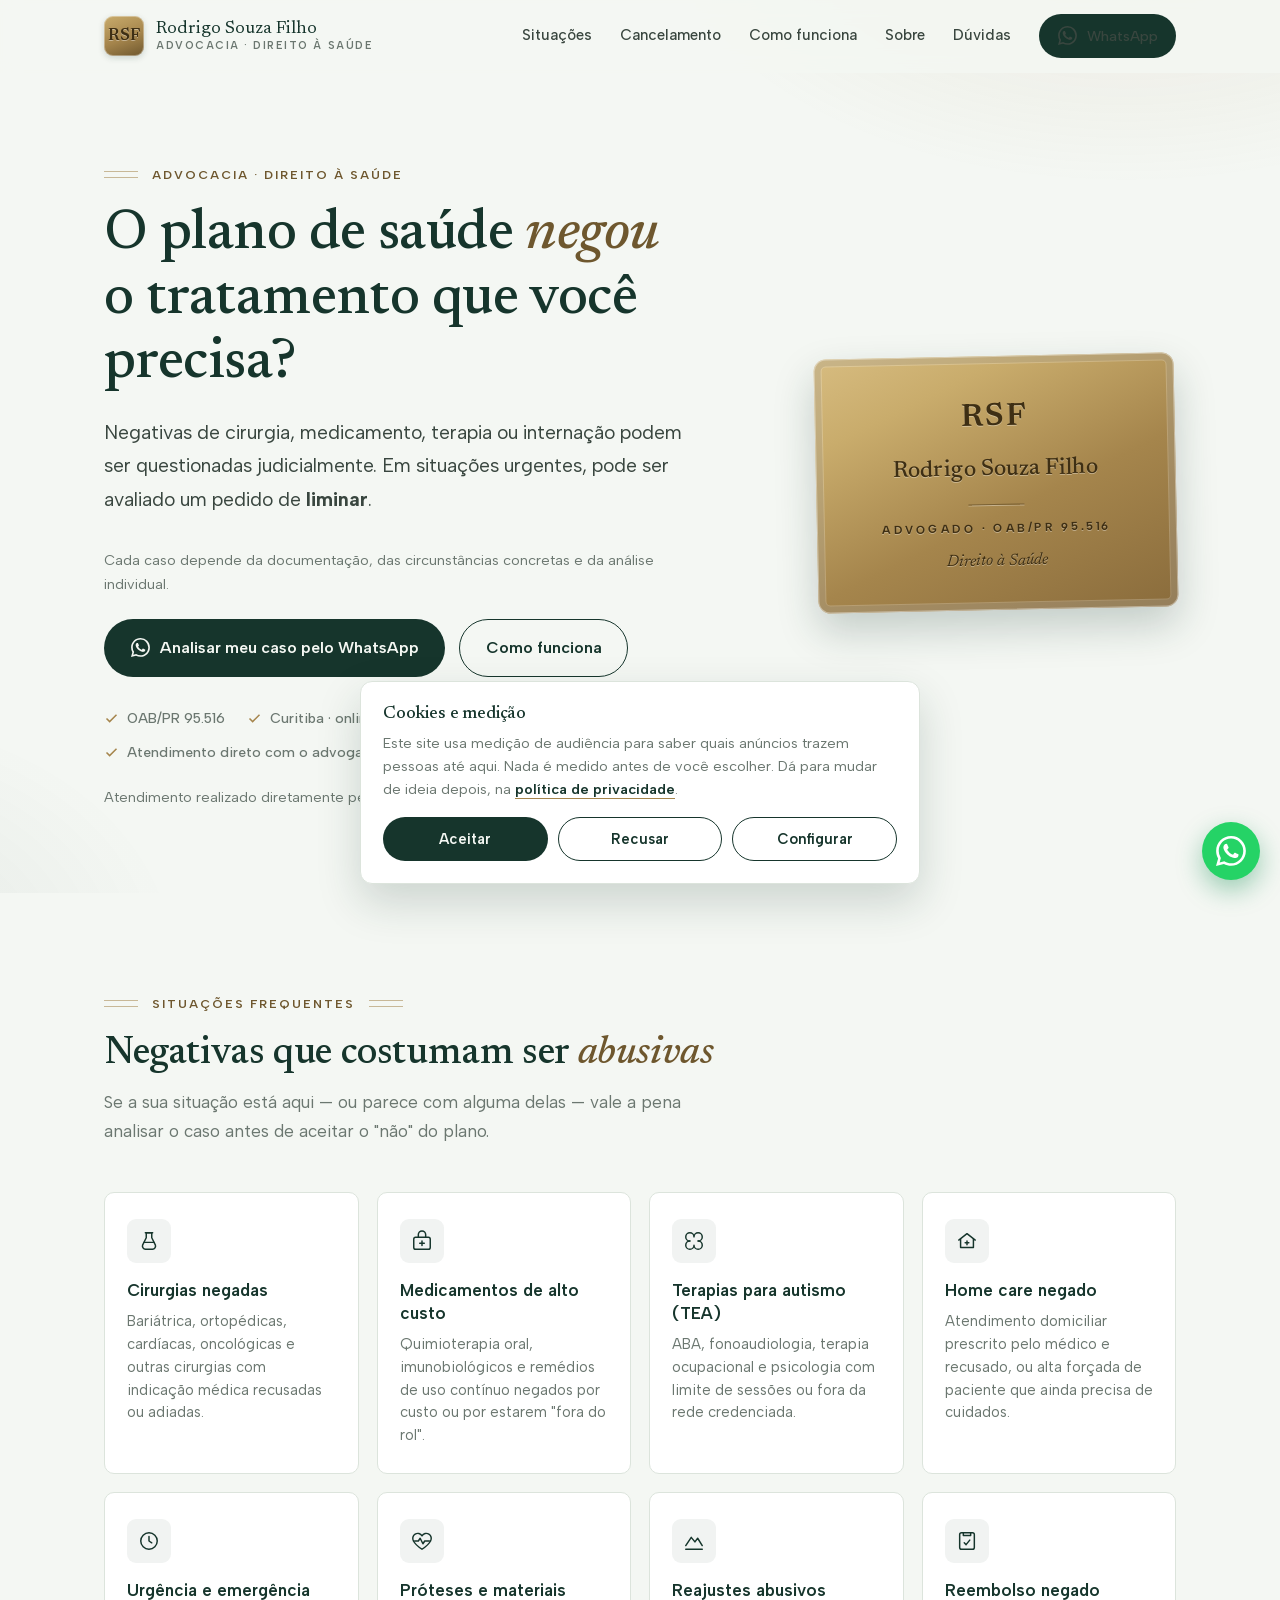
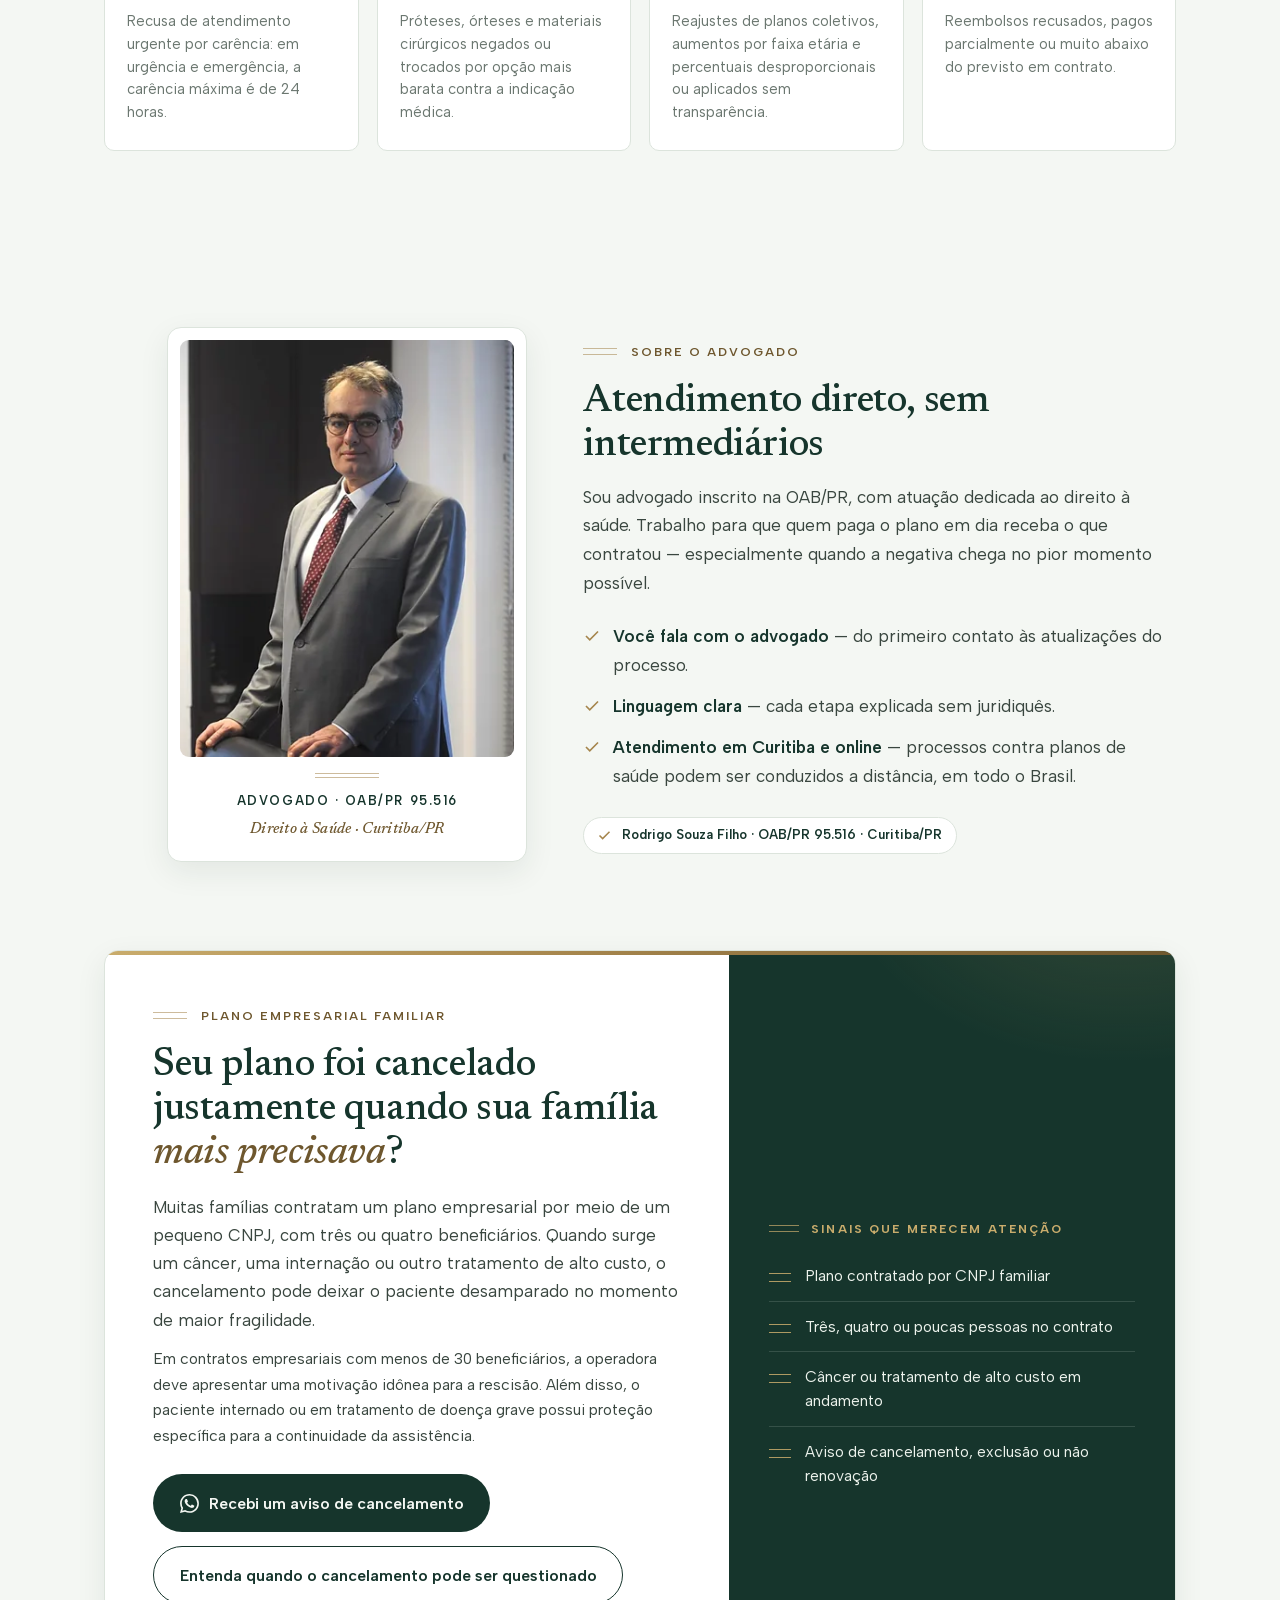
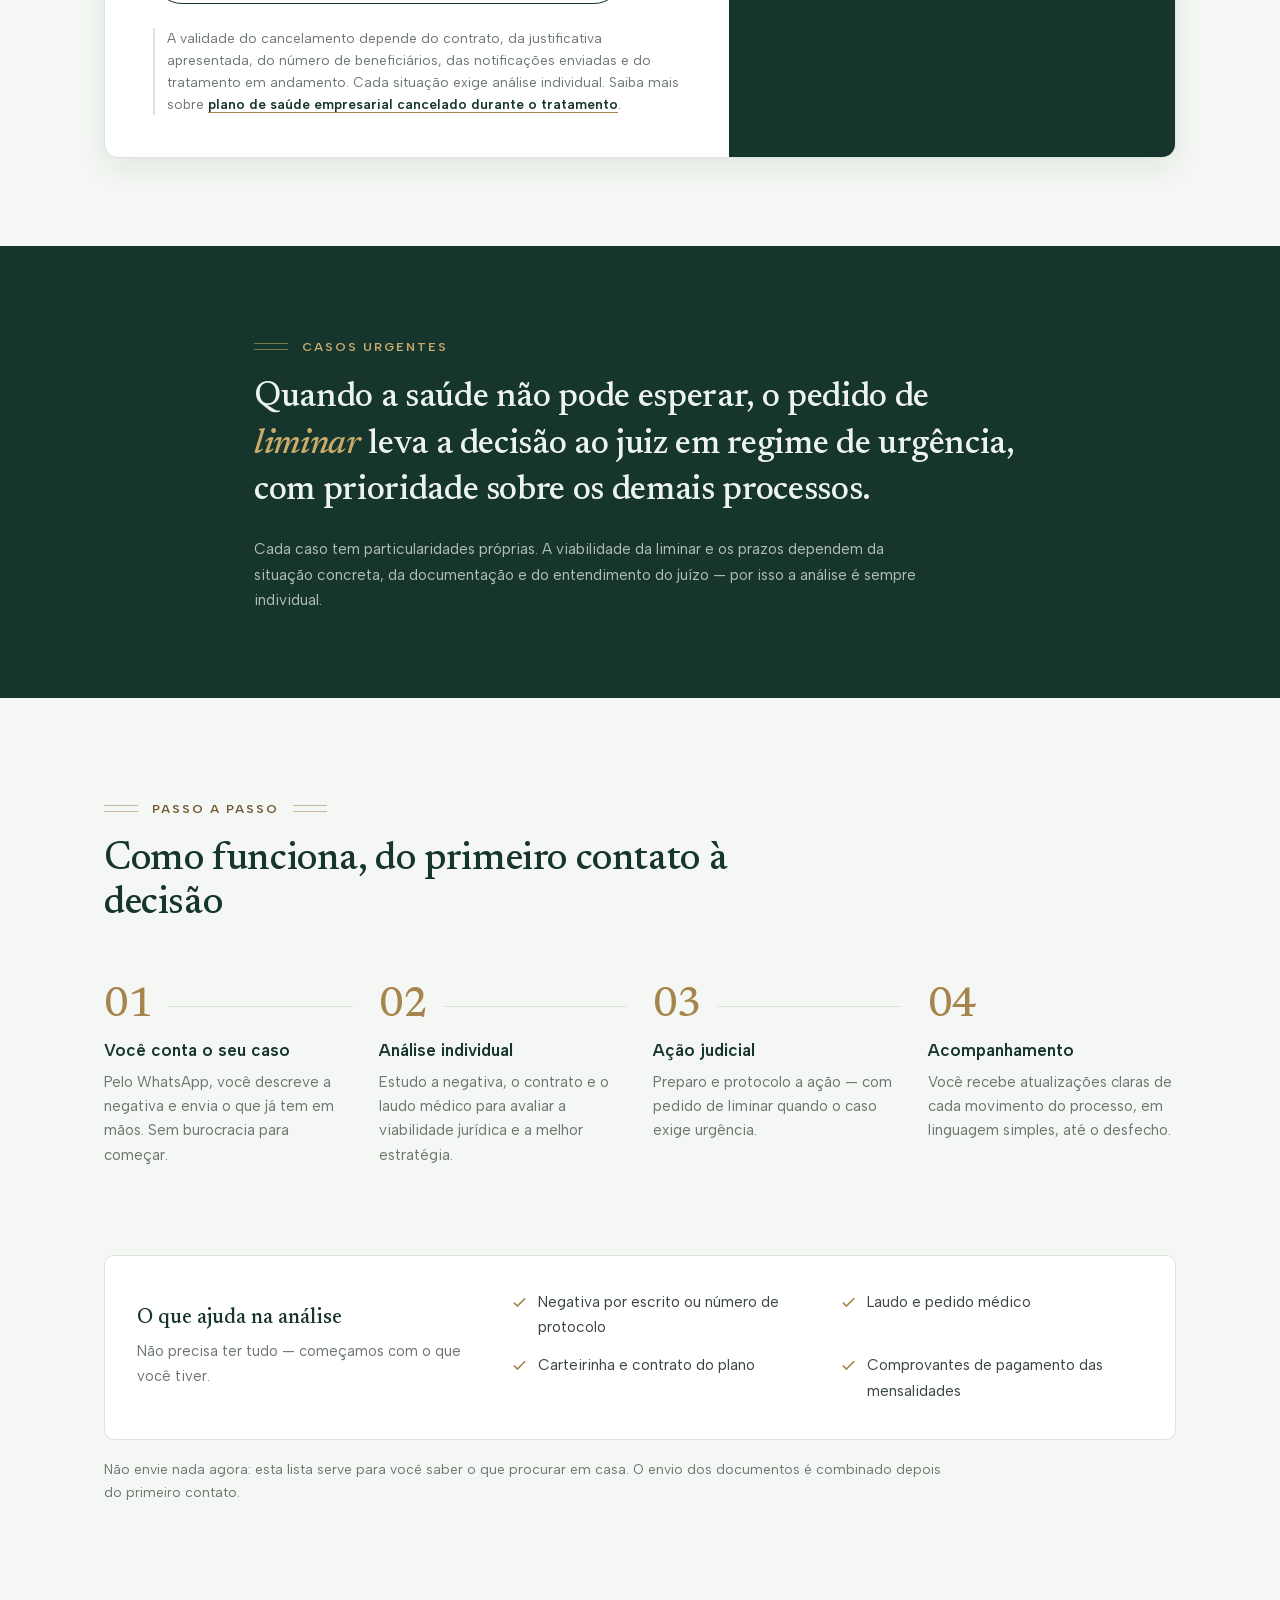
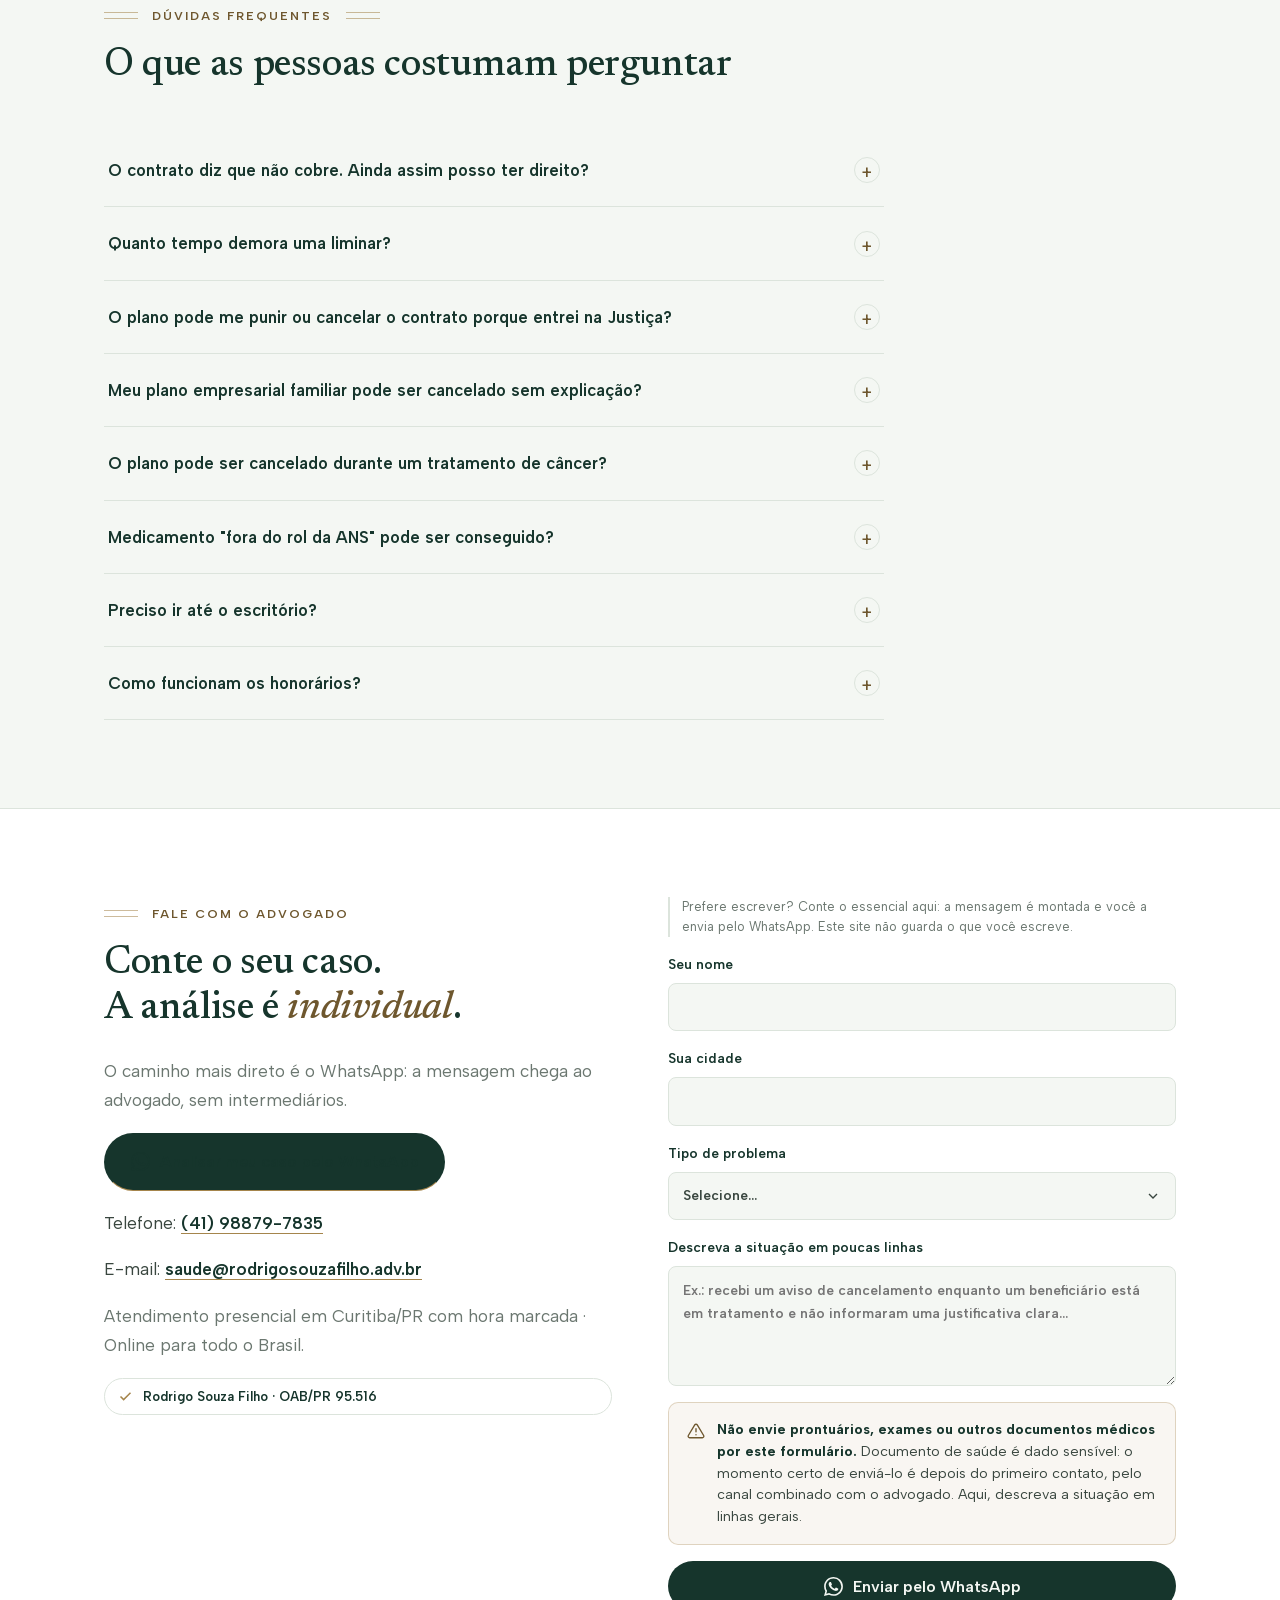
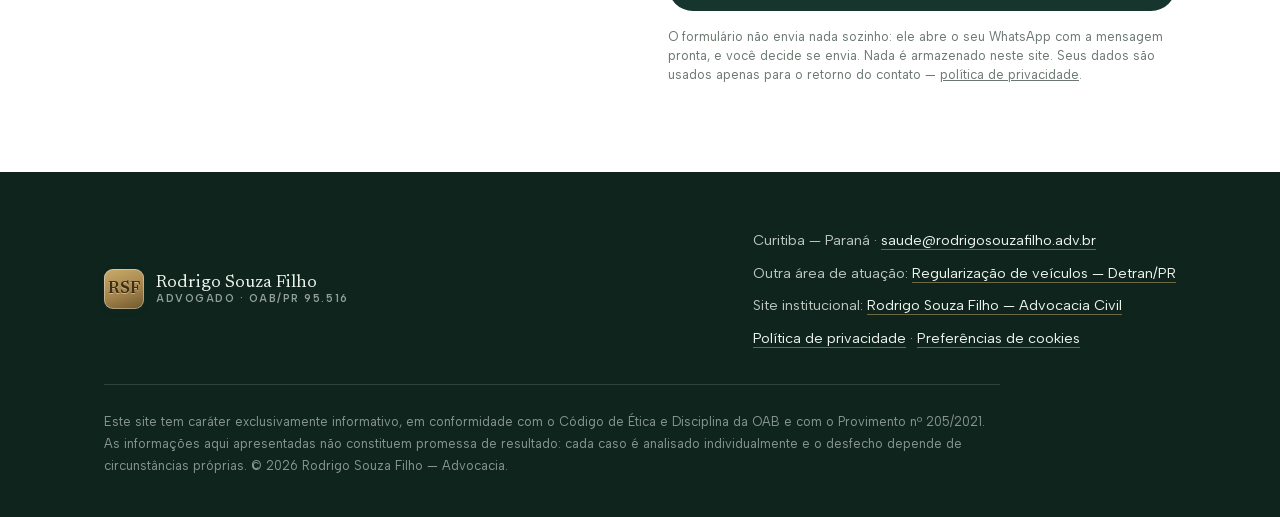
==== index.html @ 8e8d7a8e "Ressalvas de garantia removidas do hero, da faixa e da página de cancelamento; 'a decisão é sempre d" ====
<!DOCTYPE html>
<html lang="pt-BR">
<head>
<!-- ============================================================
  Direito à Saúde — Rodrigo Souza Filho (OAB/PR 95.516)
  Dados de contato: TODOS ficam em config.js. As páginas são geradas
  a partir de modelos/ pelo build (npm run build), que o Vercel roda
  sozinho a cada publicação no GitHub. Para trocar telefone, e-mail,
  domínio ou o link do outro site: edite APENAS config.js e envie ao
  GitHub — sem terminal, sem comando manual. Não edite os HTML da
  raiz: qualquer build os sobrescreve a partir de modelos/.
============================================================ -->
<meta charset="UTF-8">
<meta name="viewport" content="width=device-width, initial-scale=1.0">
<title>Advogado para Ação contra Plano de Saúde em Curitiba | Dr. Rodrigo Souza Filho</title>
<meta name="description" content="Plano de saúde negou cirurgia, medicamento, terapia ou internação? Negativas de cobertura podem ser questionadas judicialmente — em situações urgentes, pode ser avaliado um pedido de liminar. Atendimento em Curitiba e online para todo o Brasil.">
<meta name="theme-color" content="#16352C">
<meta name="author" content="Rodrigo Souza Filho">

<link rel="canonical" href="https://saude.rodrigosouzafilho.adv.br/">
<meta property="og:url" content="https://saude.rodrigosouzafilho.adv.br/">
<meta property="og:image" content="https://saude.rodrigosouzafilho.adv.br/assets/og-direito-saude.png">
<meta property="og:image:width" content="1200">
<meta property="og:image:height" content="630">
<meta property="og:image:alt" content="Direito à Saúde — Negativas e cancelamentos de planos. Rodrigo Souza Filho, Advocacia.">
<meta name="twitter:card" content="summary_large_image">


<meta property="og:type" content="website">
<meta property="og:locale" content="pt_BR">
<meta property="og:site_name" content="Rodrigo Souza Filho — Advocacia">
<meta property="og:title" content="O plano de saúde negou o tratamento que você precisa? | Dr. Rodrigo Souza Filho — Advocacia">
<meta property="og:description" content="Negativas de cirurgia, medicamento, terapia ou internação podem ser questionadas judicialmente. Em situações urgentes, pode ser avaliado um pedido de liminar. Análise individual do caso.">
<link rel="icon" href="assets/favicon.svg" type="image/svg+xml">
<link rel="preload" href="assets/fontes/albert-sans.woff2" as="font" type="font/woff2" crossorigin>
<link rel="preload" href="assets/fontes/newsreader-roman.woff2" as="font" type="font/woff2" crossorigin>
<link rel="stylesheet" href="assets/estilo.css">
<script>/* modo-JS com failsafe: se assets/app.js não confirmar que rodou
(bloqueio, erro de rede), a classe sai e todo o conteúdo fica visível.
Animações são só aprimoramento progressivo. */
(function(d){d.classList.add("js");setTimeout(function(){if(!window.__rsfOk)d.classList.remove("js")},1600)})(document.documentElement)</script>
<script type="application/ld+json">
{
  "@context": "https://schema.org",
  "@type": "LegalService",
  "name": "Dr. Rodrigo Souza Filho — Advocacia em Direito à Saúde",
  "description": "Ações judiciais contra planos de saúde: negativas de cobertura, medicamentos de alto custo, terapias, home care, urgência e emergência, cancelamento de planos de saúde empresariais e continuidade de tratamento.",
  "areaServed": [
    "Curitiba",
    "Paraná",
    "Brasil"
  ],
  "address": {
    "@type": "PostalAddress",
    "addressLocality": "Curitiba",
    "addressRegion": "PR",
    "addressCountry": "BR"
  },
  "knowsAbout": [
    "Direito à Saúde",
    "Planos de Saúde",
    "Negativa de Cobertura",
    "Cancelamento de Plano de Saúde Empresarial",
    "Continuidade de Tratamento",
    "Planos Empresariais com Poucos Beneficiários",
    "Liminar",
    "Direito do Consumidor"
  ],
  "provider": {
    "@type": "Attorney",
    "name": "Rodrigo Souza Filho",
    "areaServed": [
      "Curitiba",
      "Paraná",
      "Brasil"
    ]
  }
}
</script>
<script type="application/ld+json">
{
  "@context": "https://schema.org",
  "@type": "FAQPage",
  "mainEntity": [
    {
      "@type": "Question",
      "name": "O contrato diz que não cobre. Ainda assim posso ter direito?",
      "acceptedAnswer": {
        "@type": "Answer",
        "text": "Em muitos casos, sim. Contratos de plano de saúde seguem o Código de Defesa do Consumidor e a Lei dos Planos de Saúde, e cláusulas que restringem tratamentos com indicação médica têm sido consideradas abusivas pela Justiça em diversas situações. O contrato dizer \"não\" não encerra a análise: é justamente o ponto de partida."
      }
    },
    {
      "@type": "Question",
      "name": "Quanto tempo demora uma liminar?",
      "acceptedAnswer": {
        "@type": "Answer",
        "text": "Depende do caso e do juízo. Pedidos de liminar são analisados em regime de urgência, na frente dos demais processos. Não é possível prometer prazo nem resultado: cada situação é avaliada individualmente pelo juiz, a partir da documentação apresentada."
      }
    },
    {
      "@type": "Question",
      "name": "O plano pode me punir ou cancelar o contrato porque entrei na Justiça?",
      "acceptedAnswer": {
        "@type": "Answer",
        "text": "Não deveria. O acesso à Justiça é um direito constitucional, e cancelamento ou restrição motivados pelo processo podem configurar prática abusiva, passível de questionamento judicial."
      }
    },
    {
      "@type": "Question",
      "name": "Meu plano empresarial familiar pode ser cancelado sem explicação?",
      "acceptedAnswer": {
        "@type": "Answer",
        "text": "Nos contratos empresariais com menos de 30 beneficiários, a operadora deve apresentar uma motivação idônea para a rescisão. A validade do cancelamento depende do contrato, da justificativa, das notificações e das circunstâncias concretas. Por isso, um aviso genérico ou recebido durante tratamento médico merece análise."
      }
    },
    {
      "@type": "Question",
      "name": "O plano pode ser cancelado durante um tratamento de câncer?",
      "acceptedAnswer": {
        "@type": "Answer",
        "text": "Mesmo quando a rescisão de um plano coletivo é formalmente válida, o STJ reconhece a obrigação de preservar a assistência ao beneficiário internado ou em tratamento de doença grave até a efetiva alta, desde que as mensalidades continuem sendo integralmente pagas. A aplicação dessa proteção depende da situação médica e contratual."
      }
    },
    {
      "@type": "Question",
      "name": "Medicamento \"fora do rol da ANS\" pode ser conseguido?",
      "acceptedAnswer": {
        "@type": "Answer",
        "text": "Em muitos casos, sim. A legislação atual permite a cobertura de tratamentos fora do rol quando há comprovação de eficácia e indicação médica fundamentada, entre outros critérios. É uma das análises mais técnicas — e mais comuns — nessa área."
      }
    },
    {
      "@type": "Question",
      "name": "Preciso ir até o escritório?",
      "acceptedAnswer": {
        "@type": "Answer",
        "text": "Não necessariamente. Todo o atendimento pode ser feito online — do envio de documentos à assinatura da procuração — para clientes de Curitiba, do Paraná e de qualquer lugar do Brasil. Quem preferir atendimento presencial em Curitiba é bem-vindo, com hora marcada."
      }
    },
    {
      "@type": "Question",
      "name": "Como funcionam os honorários?",
      "acceptedAnswer": {
        "@type": "Answer",
        "text": "As condições são explicadas com transparência na conversa inicial, antes de qualquer compromisso, e formalizadas em contrato escrito. Você decide com calma, sabendo exatamente como funciona."
      }
    }
  ]
}
</script>
</head>
<body>
<a class="pular" href="#inicio">Pular para o conteúdo</a>
<header class="topo" id="topo">
  <div class="container topo-inner">
    <a class="marca" href="/" aria-label="Início — Dr. Rodrigo Souza Filho, advocacia">
      <span class="marca-mono" aria-hidden="true">RSF</span>
      <span class="marca-nome">Rodrigo Souza Filho<small>Advocacia · Direito à Saúde</small></span>
    </a>
    <nav class="nav" aria-label="Navegação principal">
      <a href="#situacoes">Situações</a>
      <a href="#cancelamento-plano-empresarial">Cancelamento</a>
      <a href="#como-funciona">Como funciona</a>
      <a href="#sobre">Sobre</a>
      <a href="#duvidas">Dúvidas</a>
      <a class="btn btn-primario" href="https://wa.me/5541988797835?text=Ol%C3%A1%2C%20Dr.%20Rodrigo.%20Vim%20pelo%20site%20de%20Direito%20%C3%A0%20Sa%C3%BAde.%20Meu%20plano%20negou%20uma%20cobertura%20e%20gostaria%20de%20saber%20quais%20documentos%20s%C3%A3o%20necess%C3%A1rios%20para%20analisar%20o%20caso." data-zap data-msg="Olá, Dr. Rodrigo. Vim pelo site de Direito à Saúde. Meu plano negou uma cobertura e gostaria de saber quais documentos são necessários para analisar o caso." data-local="cabecalho" target="_blank" rel="noopener"><svg viewBox="0 0 24 24" fill="currentColor" aria-hidden="true"><path d="M20.5 3.5A11.9 11.9 0 0 0 12 0C5.4 0 .1 5.3.1 11.9c0 2.1.6 4.2 1.6 6L0 24l6.3-1.6c1.7.9 3.7 1.4 5.7 1.4 6.6 0 11.9-5.3 11.9-11.9 0-3.2-1.2-6.2-3.4-8.4ZM12 21.8c-1.8 0-3.5-.5-5-1.4l-.4-.2-3.7 1 1-3.6-.2-.4a9.86 9.86 0 0 1-1.5-5.3C2.2 6.4 6.6 2 12 2c2.6 0 5.1 1 6.9 2.9a9.7 9.7 0 0 1 2.9 7c0 5.5-4.4 9.9-9.8 9.9Zm5.4-7.4c-.3-.1-1.8-.9-2-1-.3-.1-.5-.1-.7.1-.2.3-.8 1-.9 1.2-.2.2-.3.2-.6.1-.3-.2-1.3-.5-2.4-1.5-.9-.8-1.5-1.8-1.7-2.1-.2-.3 0-.5.1-.6l.5-.6c.1-.2.2-.3.3-.5.1-.2 0-.4 0-.5l-1-2.2c-.2-.6-.5-.5-.7-.5h-.6c-.2 0-.5.1-.8.4-.3.3-1 1-1 2.5s1.1 2.9 1.2 3.1c.1.2 2.1 3.2 5.1 4.5.7.3 1.3.5 1.7.6.7.2 1.4.2 1.9.1.6-.1 1.8-.7 2-1.4.3-.7.3-1.3.2-1.4-.1-.2-.3-.2-.6-.4Z"/></svg>WhatsApp</a>
    </nav>
  </div>
</header>

<main id="inicio">

<!-- ================= HERO ================= -->
<section class="hero">
  <div class="container hero-grid">
    <div>
      <p class="eyebrow eyebrow--right reveal">Advocacia · Direito à Saúde</p>
      <h1 class="reveal">O plano de saúde <em>negou</em> o tratamento que você precisa?</h1>
      <p class="lead reveal">Negativas de cirurgia, medicamento, terapia ou internação podem ser questionadas judicialmente. Em situações urgentes, pode ser avaliado um pedido de <strong>liminar</strong>.</p>
      <p class="muted reveal u-mt-2 u-mb-22 u-fs-0-9rem u-maxw-46em">Cada caso depende da documentação, das circunstâncias concretas e da análise individual.</p>
      <div class="hero-ctas reveal">
        <a class="btn btn-primario" href="https://wa.me/5541988797835?text=Ol%C3%A1%2C%20Dr.%20Rodrigo.%20Vim%20pelo%20site%20de%20Direito%20%C3%A0%20Sa%C3%BAde.%20Meu%20plano%20negou%20uma%20cobertura%20e%20gostaria%20de%20saber%20quais%20documentos%20s%C3%A3o%20necess%C3%A1rios%20para%20analisar%20o%20caso." data-zap data-msg="Olá, Dr. Rodrigo. Vim pelo site de Direito à Saúde. Meu plano negou uma cobertura e gostaria de saber quais documentos são necessários para analisar o caso." data-local="hero" target="_blank" rel="noopener"><svg viewBox="0 0 24 24" fill="currentColor" aria-hidden="true"><path d="M20.5 3.5A11.9 11.9 0 0 0 12 0C5.4 0 .1 5.3.1 11.9c0 2.1.6 4.2 1.6 6L0 24l6.3-1.6c1.7.9 3.7 1.4 5.7 1.4 6.6 0 11.9-5.3 11.9-11.9 0-3.2-1.2-6.2-3.4-8.4ZM12 21.8c-1.8 0-3.5-.5-5-1.4l-.4-.2-3.7 1 1-3.6-.2-.4a9.86 9.86 0 0 1-1.5-5.3C2.2 6.4 6.6 2 12 2c2.6 0 5.1 1 6.9 2.9a9.7 9.7 0 0 1 2.9 7c0 5.5-4.4 9.9-9.8 9.9Zm5.4-7.4c-.3-.1-1.8-.9-2-1-.3-.1-.5-.1-.7.1-.2.3-.8 1-.9 1.2-.2.2-.3.2-.6.1-.3-.2-1.3-.5-2.4-1.5-.9-.8-1.5-1.8-1.7-2.1-.2-.3 0-.5.1-.6l.5-.6c.1-.2.2-.3.3-.5.1-.2 0-.4 0-.5l-1-2.2c-.2-.6-.5-.5-.7-.5h-.6c-.2 0-.5.1-.8.4-.3.3-1 1-1 2.5s1.1 2.9 1.2 3.1c.1.2 2.1 3.2 5.1 4.5.7.3 1.3.5 1.7.6.7.2 1.4.2 1.9.1.6-.1 1.8-.7 2-1.4.3-.7.3-1.3.2-1.4-.1-.2-.3-.2-.6-.4Z"/></svg>Analisar meu caso pelo WhatsApp</a>
        <a class="btn btn-contorno" href="#como-funciona">Como funciona</a>
      </div>
      
      <ul class="chips reveal">
        <li><svg viewBox="0 0 24 24" fill="none" stroke="currentColor" stroke-width="2.4" aria-hidden="true"><path d="M20 6 9 17l-5-5"/></svg>OAB/PR 95.516</li>
        <li><svg viewBox="0 0 24 24" fill="none" stroke="currentColor" stroke-width="2.4" aria-hidden="true"><path d="M20 6 9 17l-5-5"/></svg>Curitiba · online para todo o Brasil</li>
        <li><svg viewBox="0 0 24 24" fill="none" stroke="currentColor" stroke-width="2.4" aria-hidden="true"><path d="M20 6 9 17l-5-5"/></svg>Atendimento direto com o advogado</li>
      </ul>
      <p class="muted reveal u-mt-20 u-fs-0-9rem">Atendimento realizado diretamente pelo advogado. <a class="link-sobre" href="#sobre">Sobre o advogado</a></p>
    </div>
    <div class="reveal">
      <div class="placa" role="img" aria-label="Placa de latão: Rodrigo Souza Filho, advogado, OAB/PR 95.516, Direito à Saúde">
        <div class="placa-mono">RSF</div>
        <div class="placa-nome">Rodrigo Souza Filho</div>
        <div class="placa-fio"></div>
        <div class="placa-tit">Advogado · OAB/PR 95.516</div>
        <div class="placa-area">Direito à Saúde</div>
      </div>
    </div>
  </div>
</section>

<!-- ================= SITUAÇÕES ================= -->
<section class="secao" id="situacoes">
  <div class="container">
    <div class="secao-cab reveal">
      <p class="eyebrow">Situações frequentes</p>
      <h2>Negativas que costumam ser <em>abusivas</em></h2>
      <p class="muted">Se a sua situação está aqui — ou parece com alguma delas — vale a pena analisar o caso antes de aceitar o "não" do plano.</p>
    </div>
    <ul class="cards">
      <li class="card reveal">
        <span class="card-icone"><svg viewBox="0 0 24 24" fill="none" stroke="currentColor" stroke-width="1.6" stroke-linecap="round" stroke-linejoin="round" aria-hidden="true"><path d="M9 3h6v5.5l4 8A3.5 3.5 0 0 1 15.9 21H8.1A3.5 3.5 0 0 1 5 16.5l4-8V3Z"/><path d="M8 3h8M6.5 13.5h11"/></svg></span>
        <h3>Cirurgias negadas</h3>
        <p>Bariátrica, ortopédicas, cardíacas, oncológicas e outras cirurgias com indicação médica recusadas ou adiadas.</p>
      </li>
      <li class="card reveal">
        <span class="card-icone"><svg viewBox="0 0 24 24" fill="none" stroke="currentColor" stroke-width="1.6" stroke-linecap="round" stroke-linejoin="round" aria-hidden="true"><rect x="3" y="8" width="18" height="13" rx="2"/><path d="M8 8V5a4 4 0 0 1 8 0v3M12 12v5M9.5 14.5h5"/></svg></span>
        <h3>Medicamentos de alto custo</h3>
        <p>Quimioterapia oral, imunobiológicos e remédios de uso contínuo negados por custo ou por estarem "fora do rol".</p>
      </li>
      <li class="card reveal">
        <span class="card-icone"><svg viewBox="0 0 24 24" fill="none" stroke="currentColor" stroke-width="1.6" stroke-linecap="round" stroke-linejoin="round" aria-hidden="true"><path d="M7.5 12a4.5 4.5 0 1 1 4.5-4.5M16.5 12a4.5 4.5 0 1 0-4.5-4.5"/><path d="M7.5 12A4.5 4.5 0 1 0 12 16.5 4.5 4.5 0 1 0 16.5 12"/></svg></span>
        <h3>Terapias para autismo (TEA)</h3>
        <p>ABA, fonoaudiologia, terapia ocupacional e psicologia com limite de sessões ou fora da rede credenciada.</p>
      </li>
      <li class="card reveal">
        <span class="card-icone"><svg viewBox="0 0 24 24" fill="none" stroke="currentColor" stroke-width="1.6" stroke-linecap="round" stroke-linejoin="round" aria-hidden="true"><path d="M3 11 12 4l9 7"/><path d="M5 10v9h14v-9"/><path d="M12 12v4M10 14h4"/></svg></span>
        <h3>Home care negado</h3>
        <p>Atendimento domiciliar prescrito pelo médico e recusado, ou alta forçada de paciente que ainda precisa de cuidados.</p>
      </li>
      <li class="card reveal">
        <span class="card-icone"><svg viewBox="0 0 24 24" fill="none" stroke="currentColor" stroke-width="1.6" stroke-linecap="round" stroke-linejoin="round" aria-hidden="true"><circle cx="12" cy="12" r="9"/><path d="M12 7v5l3 2"/></svg></span>
        <h3>Urgência e emergência</h3>
        <p>Recusa de atendimento urgente por carência: em urgência e emergência, a carência máxima é de 24 horas.</p>
      </li>
      <li class="card reveal">
        <span class="card-icone"><svg viewBox="0 0 24 24" fill="none" stroke="currentColor" stroke-width="1.6" stroke-linecap="round" stroke-linejoin="round" aria-hidden="true"><path d="M12 21s-7-4.6-9.3-9A5.4 5.4 0 0 1 12 6.3 5.4 5.4 0 0 1 21.3 12C19 16.4 12 21 12 21Z"/><path d="M4 12h4l2-3 3 6 2-3h5"/></svg></span>
        <h3>Próteses e materiais</h3>
        <p>Próteses, órteses e materiais cirúrgicos negados ou trocados por opção mais barata contra a indicação médica.</p>
      </li>
      <li class="card reveal">
        <span class="card-icone"><svg viewBox="0 0 24 24" fill="none" stroke="currentColor" stroke-width="1.6" stroke-linecap="round" stroke-linejoin="round" aria-hidden="true"><path d="M3 17 9 8l4 5 3-4 5 8"/><path d="M3 21h18"/></svg></span>
        <h3>Reajustes abusivos</h3>
        <p>Reajustes de planos coletivos, aumentos por faixa etária e percentuais desproporcionais ou aplicados sem transparência.</p>
      </li>
      <li class="card reveal">
        <span class="card-icone"><svg viewBox="0 0 24 24" fill="none" stroke="currentColor" stroke-width="1.6" stroke-linecap="round" stroke-linejoin="round" aria-hidden="true"><path d="M9 14l2 2 4-5"/><rect x="4" y="3" width="16" height="18" rx="2"/><path d="M8 3v3h8V3"/></svg></span>
        <h3>Reembolso negado</h3>
        <p>Reembolsos recusados, pagos parcialmente ou muito abaixo do previsto em contrato.</p>
      </li>
    </ul>
  </div>
</section>

<!-- ================= SOBRE ================= -->
<section class="secao" id="sobre">
  <div class="container sobre-grid">
    <div class="reveal">
      <!-- ==========================================================
        FOTOGRAFIA PROFISSIONAL — mesmo retrato e mesma moldura do site
        institucional. Para TROCAR a foto: gere novas versões nos mesmos
        tamanhos (360/540/720 px de largura, proporção 4:5, em .webp e
        .jpg) com os mesmos nomes em assets/images/ — nada mais muda.
      ========================================================== -->
      <figure class="foto-quadro">
        <picture>
          <source type="image/webp"
                  srcset="assets/images/rodrigo-souza-filho-360.webp 360w,
                          assets/images/rodrigo-souza-filho-540.webp 540w,
                          assets/images/rodrigo-souza-filho-720.webp 720w"
                  sizes="(max-width: 920px) min(calc(100vw - 48px), 360px), 360px">
          <img src="assets/images/rodrigo-souza-filho-720.jpg"
               srcset="assets/images/rodrigo-souza-filho-360.jpg 360w,
                       assets/images/rodrigo-souza-filho-540.jpg 540w,
                       assets/images/rodrigo-souza-filho-720.jpg 720w"
               sizes="(max-width: 920px) min(calc(100vw - 48px), 360px), 360px"
               width="720" height="900" loading="lazy" decoding="async"
               alt="Rodrigo Souza Filho, advogado, em seu escritório">
        </picture>
        <figcaption class="foto-legenda">
          <span class="foto-fio" aria-hidden="true"></span>
          <span class="foto-linha">Advogado · OAB/PR 95.516</span>
          <span class="foto-linha foto-linha-area">Direito à Saúde · Curitiba/PR</span>
        </figcaption>
      </figure>
    </div>
    <div class="sobre reveal">
      <p class="eyebrow eyebrow--right">Sobre o advogado</p>
      <h2>Atendimento direto, sem intermediários</h2>
      <p class="u-mt-14">Sou advogado inscrito na OAB/PR, com atuação dedicada ao direito à saúde. Trabalho para que quem paga o plano em dia receba o que contratou — especialmente quando a negativa chega no pior momento possível.</p>
      <ul class="sobre-lista">
        <li><svg viewBox="0 0 24 24" fill="none" stroke="currentColor" stroke-width="2.2" aria-hidden="true"><path d="M20 6 9 17l-5-5"/></svg><span><strong>Você fala com o advogado</strong> — do primeiro contato às atualizações do processo.</span></li>
        <li><svg viewBox="0 0 24 24" fill="none" stroke="currentColor" stroke-width="2.2" aria-hidden="true"><path d="M20 6 9 17l-5-5"/></svg><span><strong>Linguagem clara</strong> — cada etapa explicada sem juridiquês.</span></li>
        <li><svg viewBox="0 0 24 24" fill="none" stroke="currentColor" stroke-width="2.2" aria-hidden="true"><path d="M20 6 9 17l-5-5"/></svg><span><strong>Atendimento em Curitiba e online</strong> — processos contra planos de saúde podem ser conduzidos a distância, em todo o Brasil.</span></li>
      </ul>
      <p class="selo-oab u-mt-26"><svg viewBox="0 0 24 24" fill="none" stroke="currentColor" stroke-width="2.4" aria-hidden="true"><path d="M20 6 9 17l-5-5"/></svg> Rodrigo Souza Filho · OAB/PR 95.516 · Curitiba/PR</p>
    </div>
  </div>
</section>

<!-- ================= DESTAQUE: CANCELAMENTO DE PLANO EMPRESARIAL ================= -->
<section class="secao destaque-secao" id="cancelamento-plano-empresarial" aria-labelledby="cancelamentoTitulo">
  <div class="container">
    <div class="destaque-cancelamento reveal">
      <div class="destaque-cancelamento__conteudo">
        <p class="eyebrow eyebrow--right">Plano empresarial familiar</p>
        <h2 id="cancelamentoTitulo">Seu plano foi cancelado justamente quando sua família <em>mais precisava</em>?</h2>
        <p class="destaque-cancelamento__emocional">Muitas famílias contratam um plano empresarial por meio de um pequeno CNPJ, com três ou quatro beneficiários. Quando surge um câncer, uma internação ou outro tratamento de alto custo, o cancelamento pode deixar o paciente desamparado no momento de maior fragilidade.</p>
        <p class="destaque-cancelamento__juridico">Em contratos empresariais com menos de 30 beneficiários, a operadora deve apresentar uma motivação idônea para a rescisão. Além disso, o paciente internado ou em tratamento de doença grave possui proteção específica para a continuidade da assistência.</p>
        <div class="destaque-cancelamento__acoes">
          <a class="btn btn-primario" href="https://wa.me/5541988797835?text=Ol%C3%A1%2C%20Dr.%20Rodrigo.%20Vim%20pela%20se%C3%A7%C3%A3o%20sobre%20cancelamento%20de%20plano%20empresarial%20familiar.%20Meu%20plano%20foi%20ou%20ser%C3%A1%20cancelado%20e%20h%C3%A1%20tratamento%20m%C3%A9dico%20em%20andamento.%20Gostaria%20de%20saber%20quais%20documentos%20s%C3%A3o%20necess%C3%A1rios%20para%20analisar%20o%20caso." data-zap data-msg="Olá, Dr. Rodrigo. Vim pela seção sobre cancelamento de plano empresarial familiar. Meu plano foi ou será cancelado e há tratamento médico em andamento. Gostaria de saber quais documentos são necessários para analisar o caso." data-local="cancelamento_empresarial_home" target="_blank" rel="noopener"><svg viewBox="0 0 24 24" fill="currentColor" aria-hidden="true"><path d="M20.5 3.5A11.9 11.9 0 0 0 12 0C5.4 0 .1 5.3.1 11.9c0 2.1.6 4.2 1.6 6L0 24l6.3-1.6c1.7.9 3.7 1.4 5.7 1.4 6.6 0 11.9-5.3 11.9-11.9 0-3.2-1.2-6.2-3.4-8.4ZM12 21.8c-1.8 0-3.5-.5-5-1.4l-.4-.2-3.7 1 1-3.6-.2-.4a9.86 9.86 0 0 1-1.5-5.3C2.2 6.4 6.6 2 12 2c2.6 0 5.1 1 6.9 2.9a9.7 9.7 0 0 1 2.9 7c0 5.5-4.4 9.9-9.8 9.9Zm5.4-7.4c-.3-.1-1.8-.9-2-1-.3-.1-.5-.1-.7.1-.2.3-.8 1-.9 1.2-.2.2-.3.2-.6.1-.3-.2-1.3-.5-2.4-1.5-.9-.8-1.5-1.8-1.7-2.1-.2-.3 0-.5.1-.6l.5-.6c.1-.2.2-.3.3-.5.1-.2 0-.4 0-.5l-1-2.2c-.2-.6-.5-.5-.7-.5h-.6c-.2 0-.5.1-.8.4-.3.3-1 1-1 2.5s1.1 2.9 1.2 3.1c.1.2 2.1 3.2 5.1 4.5.7.3 1.3.5 1.7.6.7.2 1.4.2 1.9.1.6-.1 1.8-.7 2-1.4.3-.7.3-1.3.2-1.4-.1-.2-.3-.2-.6-.4Z"/></svg>Recebi um aviso de cancelamento</a>
          <a class="btn btn-contorno" href="/cancelamento-plano-saude-empresarial">Entenda quando o cancelamento pode ser questionado</a>
        </div>
        <p class="destaque-cancelamento__nota">A validade do cancelamento depende do contrato, da justificativa apresentada, do número de beneficiários, das notificações enviadas e do tratamento em andamento. Cada situação exige análise individual. Saiba mais sobre <a href="/cancelamento-plano-saude-empresarial">plano de saúde empresarial cancelado durante o tratamento</a>.</p>
      </div>
      <aside class="destaque-cancelamento__sinais" aria-label="Sinais que merecem atenção no cancelamento do plano">
        <p class="destaque-cancelamento__sinais-rotulo">Sinais que merecem atenção</p>
        <ul>
          <li>Plano contratado por CNPJ familiar</li>
          <li>Três, quatro ou poucas pessoas no contrato</li>
          <li>Câncer ou tratamento de alto custo em andamento</li>
          <li>Aviso de cancelamento, exclusão ou não renovação</li>
        </ul>
      </aside>
    </div>
  </div>
</section>

<!-- ================= FAIXA ================= -->
<section class="band">
  <div class="container band-inner">
    <p class="eyebrow eyebrow--right reveal">Casos urgentes</p>
    <p class="grande serif reveal">Quando a saúde não pode esperar, o pedido de <em>liminar</em> leva a decisão ao juiz em regime de urgência, com prioridade sobre os demais processos.</p>
    <p class="ressalva reveal">Cada caso tem particularidades próprias. A viabilidade da liminar e os prazos dependem da situação concreta, da documentação e do entendimento do juízo — por isso a análise é sempre individual.</p>
  </div>
</section>

<!-- ================= COMO FUNCIONA ================= -->
<section class="secao" id="como-funciona">
  <div class="container">
    <div class="secao-cab reveal">
      <p class="eyebrow">Passo a passo</p>
      <h2>Como funciona, do primeiro contato à decisão</h2>
    </div>
    <ol class="etapas">
      <li class="etapa reveal">
        <h3>Você conta o seu caso</h3>
        <p>Pelo WhatsApp, você descreve a negativa e envia o que já tem em mãos. Sem burocracia para começar.</p>
      </li>
      <li class="etapa reveal">
        <h3>Análise individual</h3>
        <p>Estudo a negativa, o contrato e o laudo médico para avaliar a viabilidade jurídica e a melhor estratégia.</p>
      </li>
      <li class="etapa reveal">
        <h3>Ação judicial</h3>
        <p>Preparo e protocolo a ação — com pedido de liminar quando o caso exige urgência.</p>
      </li>
      <li class="etapa reveal">
        <h3>Acompanhamento</h3>
        <p>Você recebe atualizações claras de cada movimento do processo, em linguagem simples, até o desfecho.</p>
      </li>
    </ol>
  </div>
</section>

<!-- ================= DOCUMENTOS ================= -->
<section class="secao u-pt-0">
  <div class="container">
    <div class="docs reveal">
      <div class="docs-titulo">
        <h3>O que ajuda na análise</h3>
        <p>Não precisa ter tudo — começamos com o que você tiver.</p>
      </div>
      <ul>
        <li><svg viewBox="0 0 24 24" fill="none" stroke="currentColor" stroke-width="2.4" aria-hidden="true"><path d="M20 6 9 17l-5-5"/></svg>Negativa por escrito ou número de protocolo</li>
        <li><svg viewBox="0 0 24 24" fill="none" stroke="currentColor" stroke-width="2.4" aria-hidden="true"><path d="M20 6 9 17l-5-5"/></svg>Laudo e pedido médico</li>
        <li><svg viewBox="0 0 24 24" fill="none" stroke="currentColor" stroke-width="2.4" aria-hidden="true"><path d="M20 6 9 17l-5-5"/></svg>Carteirinha e contrato do plano</li>
        <li><svg viewBox="0 0 24 24" fill="none" stroke="currentColor" stroke-width="2.4" aria-hidden="true"><path d="M20 6 9 17l-5-5"/></svg>Comprovantes de pagamento das mensalidades</li>
      </ul>
    </div>
    <p class="muted reveal u-mt-18 u-fs-0-86rem u-maxw-62em">Não envie nada agora: esta lista serve para você saber o que procurar em casa. O envio dos documentos é combinado depois do primeiro contato.</p>
  </div>
</section>

<!-- ================= FAQ ================= -->
<section class="secao u-pt-0" id="duvidas">
  <div class="container">
    <div class="secao-cab reveal">
      <p class="eyebrow">Dúvidas frequentes</p>
      <h2>O que as pessoas costumam perguntar</h2>
    </div>
    <div class="faq">
      <details class="reveal">
        <summary>O contrato diz que não cobre. Ainda assim posso ter direito?<span class="mais" aria-hidden="true">+</span></summary>
        <p>Em muitos casos, sim. Contratos de plano de saúde seguem o Código de Defesa do Consumidor e a Lei dos Planos de Saúde, e cláusulas que restringem tratamentos com indicação médica têm sido consideradas abusivas pela Justiça em diversas situações. O contrato dizer "não" não encerra a análise: é justamente o ponto de partida.</p>
      </details>
      <details class="reveal">
        <summary>Quanto tempo demora uma liminar?<span class="mais" aria-hidden="true">+</span></summary>
        <p>Depende do caso e do juízo. Pedidos de liminar são analisados em regime de urgência, na frente dos demais processos. Não é possível prometer prazo nem resultado: cada situação é avaliada individualmente pelo juiz, a partir da documentação apresentada.</p>
      </details>
      <details class="reveal">
        <summary>O plano pode me punir ou cancelar o contrato porque entrei na Justiça?<span class="mais" aria-hidden="true">+</span></summary>
        <p>Não deveria. O acesso à Justiça é um direito constitucional, e cancelamento ou restrição motivados pelo processo podem configurar prática abusiva, passível de questionamento judicial.</p>
      </details>
      <details class="reveal">
        <summary>Meu plano empresarial familiar pode ser cancelado sem explicação?<span class="mais" aria-hidden="true">+</span></summary>
        <p>Nos contratos empresariais com menos de 30 beneficiários, a operadora deve apresentar uma motivação idônea para a rescisão. A validade do cancelamento depende do contrato, da justificativa, das notificações e das circunstâncias concretas. Por isso, um aviso genérico ou recebido durante tratamento médico merece análise.</p>
      </details>
      <details class="reveal">
        <summary>O plano pode ser cancelado durante um tratamento de câncer?<span class="mais" aria-hidden="true">+</span></summary>
        <p>Mesmo quando a rescisão de um plano coletivo é formalmente válida, o STJ reconhece a obrigação de preservar a assistência ao beneficiário internado ou em tratamento de doença grave até a efetiva alta, desde que as mensalidades continuem sendo integralmente pagas. A aplicação dessa proteção depende da situação médica e contratual.</p>
      </details>
      <details class="reveal">
        <summary>Medicamento "fora do rol da ANS" pode ser conseguido?<span class="mais" aria-hidden="true">+</span></summary>
        <p>Em muitos casos, sim. A legislação atual permite a cobertura de tratamentos fora do rol quando há comprovação de eficácia e indicação médica fundamentada, entre outros critérios. É uma das análises mais técnicas — e mais comuns — nessa área.</p>
      </details>
      <details class="reveal">
        <summary>Preciso ir até o escritório?<span class="mais" aria-hidden="true">+</span></summary>
        <p>Não necessariamente. Todo o atendimento pode ser feito online — do envio de documentos à assinatura da procuração — para clientes de Curitiba, do Paraná e de qualquer lugar do Brasil. Quem preferir atendimento presencial em Curitiba é bem-vindo, com hora marcada.</p>
      </details>
      <details class="reveal">
        <summary>Como funcionam os honorários?<span class="mais" aria-hidden="true">+</span></summary>
        <p>As condições são explicadas com transparência na conversa inicial, antes de qualquer compromisso, e formalizadas em contrato escrito. Você decide com calma, sabendo exatamente como funciona.</p>
      </details>
    </div>
  </div>
</section>


<!-- A seção de contato inteira (inclusive o formulário, cuja única ação é
     abrir o WhatsApp) só é publicada quando há número em config.js. -->
<!-- ================= CONTATO ================= -->
<section class="secao contato" id="contato-final">
  <div class="container contato-grid">
    <div class="reveal">
      <p class="eyebrow eyebrow--right">Fale com o advogado</p>
      <h2>Conte o seu caso.<br>A análise é <em>individual</em>.</h2>
      <div class="contato-alt u-mt-26">
        <p class="muted">O caminho mais direto é o WhatsApp: a mensagem chega ao advogado, sem intermediários.</p>
        <div><a class="btn btn-primario" href="https://wa.me/5541988797835?text=Ol%C3%A1%2C%20Dr.%20Rodrigo.%20Vim%20pelo%20site%20de%20Direito%20%C3%A0%20Sa%C3%BAde.%20Meu%20plano%20negou%20uma%20cobertura%20e%20gostaria%20de%20saber%20quais%20documentos%20s%C3%A3o%20necess%C3%A1rios%20para%20analisar%20o%20caso." data-zap data-msg="Olá, Dr. Rodrigo. Vim pelo site de Direito à Saúde. Meu plano negou uma cobertura e gostaria de saber quais documentos são necessários para analisar o caso." data-local="contato" target="_blank" rel="noopener"><svg viewBox="0 0 24 24" fill="currentColor" aria-hidden="true"><path d="M20.5 3.5A11.9 11.9 0 0 0 12 0C5.4 0 .1 5.3.1 11.9c0 2.1.6 4.2 1.6 6L0 24l6.3-1.6c1.7.9 3.7 1.4 5.7 1.4 6.6 0 11.9-5.3 11.9-11.9 0-3.2-1.2-6.2-3.4-8.4ZM12 21.8c-1.8 0-3.5-.5-5-1.4l-.4-.2-3.7 1 1-3.6-.2-.4a9.86 9.86 0 0 1-1.5-5.3C2.2 6.4 6.6 2 12 2c2.6 0 5.1 1 6.9 2.9a9.7 9.7 0 0 1 2.9 7c0 5.5-4.4 9.9-9.8 9.9Zm5.4-7.4c-.3-.1-1.8-.9-2-1-.3-.1-.5-.1-.7.1-.2.3-.8 1-.9 1.2-.2.2-.3.2-.6.1-.3-.2-1.3-.5-2.4-1.5-.9-.8-1.5-1.8-1.7-2.1-.2-.3 0-.5.1-.6l.5-.6c.1-.2.2-.3.3-.5.1-.2 0-.4 0-.5l-1-2.2c-.2-.6-.5-.5-.7-.5h-.6c-.2 0-.5.1-.8.4-.3.3-1 1-1 2.5s1.1 2.9 1.2 3.1c.1.2 2.1 3.2 5.1 4.5.7.3 1.3.5 1.7.6.7.2 1.4.2 1.9.1.6-.1 1.8-.7 2-1.4.3-.7.3-1.3.2-1.4-.1-.2-.3-.2-.6-.4Z"/></svg>Analisar meu caso pelo WhatsApp</a></div>
        <p>Telefone: <a href="tel:+5541988797835" data-fone data-local="contato">(41) 98879-7835</a></p>
        <p>E-mail: <a href="mailto:saude@rodrigosouzafilho.adv.br">saude@rodrigosouzafilho.adv.br</a></p>
        <p class="muted">Atendimento presencial em Curitiba/PR com hora marcada · Online para todo o Brasil.</p>
        <p class="selo-oab"><svg viewBox="0 0 24 24" fill="none" stroke="currentColor" stroke-width="2.4" aria-hidden="true"><path d="M20 6 9 17l-5-5"/></svg> Rodrigo Souza Filho · OAB/PR 95.516</p>
      </div>
    </div>
    <form class="form reveal" id="formContato" novalidate>
      <p class="form-nota">Prefere escrever? Conte o essencial aqui: a mensagem é montada e você a envia pelo
        WhatsApp. Este site não guarda o que você escreve.</p>
      <label for="fNome">Seu nome
        <input type="text" id="fNome" name="nome" autocomplete="name" maxlength="80" required>
      </label>
      <label for="fCidade">Sua cidade
        <input type="text" id="fCidade" name="cidade" autocomplete="address-level2" maxlength="100" required>
      </label>
      <label for="fAssunto">Tipo de problema
        <select id="fAssunto" name="assunto" required>
          <option value="">Selecione…</option>
          <option value="Cirurgia negada">Cirurgia negada</option>
          <option value="Medicamento de alto custo">Medicamento de alto custo</option>
          <option value="Terapia para autismo (TEA)">Terapia para autismo (TEA)</option>
          <option value="Home care negado">Home care negado</option>
          <option value="Internação, urgência ou emergência">Internação, urgência ou emergência</option>
          <option value="Tratamento fora do rol da ANS">Tratamento fora do rol da ANS</option>
          <option value="Prótese ou material cirúrgico">Prótese ou material cirúrgico</option>
          <option value="Cancelamento do plano empresarial ou familiar">Cancelamento do plano empresarial ou familiar</option>
          <option value="Reajuste abusivo do plano">Reajuste abusivo do plano</option>
          <option value="Reembolso negado">Reembolso negado</option>
          <option value="Outra situação">Outra situação</option>
        </select>
      </label>
      <label for="fMensagem">Descreva a situação em poucas linhas
        <textarea id="fMensagem" name="mensagem" required maxlength="1200" placeholder="Ex.: recebi um aviso de cancelamento enquanto um beneficiário está em tratamento e não informaram uma justificativa clara…"></textarea>
      </label>
      <div class="campo-mel" aria-hidden="true">
        <label for="fEmpresa">Deixe este campo em branco</label>
        <input type="text" id="fEmpresa" name="empresa" tabindex="-1" autocomplete="off" maxlength="100">
      </div>
      <p class="form-erro" id="formErro" role="alert" aria-live="polite"></p>
      <p class="aviso"><svg viewBox="0 0 24 24" fill="none" stroke="currentColor" stroke-width="1.8" stroke-linecap="round" stroke-linejoin="round" aria-hidden="true"><path d="M12 9v4M12 17h.01"/><path d="M10.3 3.9 1.8 18a2 2 0 0 0 1.7 3h17a2 2 0 0 0 1.7-3L13.7 3.9a2 2 0 0 0-3.4 0Z"/></svg><span><strong>Não envie prontuários, exames ou outros documentos médicos por este formulário.</strong> Documento de saúde é dado sensível: o momento certo de enviá-lo é depois do primeiro contato, pelo canal combinado com o advogado. Aqui, descreva a situação em linhas gerais.</span></p>
      
      <button class="btn btn-primario" type="submit"><svg viewBox="0 0 24 24" fill="currentColor" aria-hidden="true"><path d="M20.5 3.5A11.9 11.9 0 0 0 12 0C5.4 0 .1 5.3.1 11.9c0 2.1.6 4.2 1.6 6L0 24l6.3-1.6c1.7.9 3.7 1.4 5.7 1.4 6.6 0 11.9-5.3 11.9-11.9 0-3.2-1.2-6.2-3.4-8.4ZM12 21.8c-1.8 0-3.5-.5-5-1.4l-.4-.2-3.7 1 1-3.6-.2-.4a9.86 9.86 0 0 1-1.5-5.3C2.2 6.4 6.6 2 12 2c2.6 0 5.1 1 6.9 2.9a9.7 9.7 0 0 1 2.9 7c0 5.5-4.4 9.9-9.8 9.9Zm5.4-7.4c-.3-.1-1.8-.9-2-1-.3-.1-.5-.1-.7.1-.2.3-.8 1-.9 1.2-.2.2-.3.2-.6.1-.3-.2-1.3-.5-2.4-1.5-.9-.8-1.5-1.8-1.7-2.1-.2-.3 0-.5.1-.6l.5-.6c.1-.2.2-.3.3-.5.1-.2 0-.4 0-.5l-1-2.2c-.2-.6-.5-.5-.7-.5h-.6c-.2 0-.5.1-.8.4-.3.3-1 1-1 2.5s1.1 2.9 1.2 3.1c.1.2 2.1 3.2 5.1 4.5.7.3 1.3.5 1.7.6.7.2 1.4.2 1.9.1.6-.1 1.8-.7 2-1.4.3-.7.3-1.3.2-1.4-.1-.2-.3-.2-.6-.4Z"/></svg> Enviar pelo WhatsApp</button>
      
      
      <small>O formulário não envia nada sozinho: ele abre o seu WhatsApp com a mensagem pronta, e você decide
        se envia. Nada é armazenado neste site. Seus dados são usados apenas para o retorno do contato —
        <a href="/privacidade">política de privacidade</a>.</small>
    </form>
  </div>
</section>



</main>

<!-- ================= FOOTER ================= -->
<footer class="rodape">
  <div class="container">
    <div class="rodape-grid">
      <div class="marca">
        <span class="marca-mono" aria-hidden="true">RSF</span>
        <span class="marca-nome">Rodrigo Souza Filho<small>Advogado · OAB/PR 95.516</small></span>
      </div>
      <div>
        <p>Curitiba — Paraná · <a href="mailto:saude@rodrigosouzafilho.adv.br">saude@rodrigosouzafilho.adv.br</a></p>
        <p class="u-mt-8">Outra área de atuação: <a href="https://carrosantigos.rodrigosouzafilho.adv.br">Regularização de veículos — Detran/PR</a></p>
        <p class="u-mt-8">Site institucional: <a href="https://www.rodrigosouzafilho.adv.br">Rodrigo Souza Filho — Advocacia Civil</a></p>
        <p class="u-mt-8"><a href="/privacidade">Política de privacidade</a> ·
          <a href="/privacidade#cookies">Preferências de cookies</a></p>
      </div>
    </div>
    <p class="rodape-aviso">Este site tem caráter exclusivamente informativo, em conformidade com o Código de Ética e Disciplina da OAB e com o Provimento nº 205/2021. As informações aqui apresentadas não constituem promessa de resultado: cada caso é analisado individualmente e o desfecho depende de circunstâncias próprias. © 2026 Rodrigo Souza Filho — Advocacia.</p>
  </div>
</footer>


<div class="barra-zap" id="barraZap">
  <div class="container u-p-0"><a class="btn btn-primario" href="https://wa.me/5541988797835?text=Ol%C3%A1%2C%20Dr.%20Rodrigo.%20Vim%20pelo%20site%20de%20Direito%20%C3%A0%20Sa%C3%BAde.%20Meu%20plano%20negou%20uma%20cobertura%20e%20gostaria%20de%20saber%20quais%20documentos%20s%C3%A3o%20necess%C3%A1rios%20para%20analisar%20o%20caso." data-zap data-msg="Olá, Dr. Rodrigo. Vim pelo site de Direito à Saúde. Meu plano negou uma cobertura e gostaria de saber quais documentos são necessários para analisar o caso." data-local="barra_fixa" target="_blank" rel="noopener"><svg viewBox="0 0 24 24" fill="currentColor" aria-hidden="true"><path d="M20.5 3.5A11.9 11.9 0 0 0 12 0C5.4 0 .1 5.3.1 11.9c0 2.1.6 4.2 1.6 6L0 24l6.3-1.6c1.7.9 3.7 1.4 5.7 1.4 6.6 0 11.9-5.3 11.9-11.9 0-3.2-1.2-6.2-3.4-8.4ZM12 21.8c-1.8 0-3.5-.5-5-1.4l-.4-.2-3.7 1 1-3.6-.2-.4a9.86 9.86 0 0 1-1.5-5.3C2.2 6.4 6.6 2 12 2c2.6 0 5.1 1 6.9 2.9a9.7 9.7 0 0 1 2.9 7c0 5.5-4.4 9.9-9.8 9.9Zm5.4-7.4c-.3-.1-1.8-.9-2-1-.3-.1-.5-.1-.7.1-.2.3-.8 1-.9 1.2-.2.2-.3.2-.6.1-.3-.2-1.3-.5-2.4-1.5-.9-.8-1.5-1.8-1.7-2.1-.2-.3 0-.5.1-.6l.5-.6c.1-.2.2-.3.3-.5.1-.2 0-.4 0-.5l-1-2.2c-.2-.6-.5-.5-.7-.5h-.6c-.2 0-.5.1-.8.4-.3.3-1 1-1 2.5s1.1 2.9 1.2 3.1c.1.2 2.1 3.2 5.1 4.5.7.3 1.3.5 1.7.6.7.2 1.4.2 1.9.1.6-.1 1.8-.7 2-1.4.3-.7.3-1.3.2-1.4-.1-.2-.3-.2-.6-.4Z"/></svg>Analisar meu caso pelo WhatsApp</a></div>
</div>
<a class="zap-flutuante" href="https://wa.me/5541988797835?text=Ol%C3%A1%2C%20Dr.%20Rodrigo.%20Vim%20pelo%20site%20de%20Direito%20%C3%A0%20Sa%C3%BAde.%20Meu%20plano%20negou%20uma%20cobertura%20e%20gostaria%20de%20saber%20quais%20documentos%20s%C3%A3o%20necess%C3%A1rios%20para%20analisar%20o%20caso." data-zap data-msg="Olá, Dr. Rodrigo. Vim pelo site de Direito à Saúde. Meu plano negou uma cobertura e gostaria de saber quais documentos são necessários para analisar o caso." data-local="flutuante"
   target="_blank" rel="noopener" aria-label="Conversar pelo WhatsApp"><svg viewBox="0 0 24 24" fill="currentColor" aria-hidden="true"><path d="M20.5 3.5A11.9 11.9 0 0 0 12 0C5.4 0 .1 5.3.1 11.9c0 2.1.6 4.2 1.6 6L0 24l6.3-1.6c1.7.9 3.7 1.4 5.7 1.4 6.6 0 11.9-5.3 11.9-11.9 0-3.2-1.2-6.2-3.4-8.4ZM12 21.8c-1.8 0-3.5-.5-5-1.4l-.4-.2-3.7 1 1-3.6-.2-.4a9.86 9.86 0 0 1-1.5-5.3C2.2 6.4 6.6 2 12 2c2.6 0 5.1 1 6.9 2.9a9.7 9.7 0 0 1 2.9 7c0 5.5-4.4 9.9-9.8 9.9Zm5.4-7.4c-.3-.1-1.8-.9-2-1-.3-.1-.5-.1-.7.1-.2.3-.8 1-.9 1.2-.2.2-.3.2-.6.1-.3-.2-1.3-.5-2.4-1.5-.9-.8-1.5-1.8-1.7-2.1-.2-.3 0-.5.1-.6l.5-.6c.1-.2.2-.3.3-.5.1-.2 0-.4 0-.5l-1-2.2c-.2-.6-.5-.5-.7-.5h-.6c-.2 0-.5.1-.8.4-.3.3-1 1-1 2.5s1.1 2.9 1.2 3.1c.1.2 2.1 3.2 5.1 4.5.7.3 1.3.5 1.7.6.7.2 1.4.2 1.9.1.6-.1 1.8-.7 2-1.4.3-.7.3-1.3.2-1.4-.1-.2-.3-.2-.6-.4Z"/></svg></a>


<div class="cookies" id="cookiesBanner" role="dialog" aria-labelledby="cookiesTit" hidden>
  <h2 class="serif" id="cookiesTit">Cookies e medição</h2>
  <p>Este site usa medição de audiência para saber quais anúncios trazem pessoas até aqui. Nada é medido antes
    de você escolher. Dá para mudar de ideia depois, na <a href="/privacidade#cookies">política de
    privacidade</a>.</p>
  <div class="cookies-opcoes" id="cookiesOpcoes" hidden>
    <div class="cookies-opcao">
      <input type="checkbox" id="ckNecessario" checked disabled>
      <div><label for="ckNecessario">Necessários</label>
        <p>Fazem o site funcionar e lembram a sua escolha aqui. Não podem ser desligados.</p></div>
    </div>
    <div class="cookies-opcao">
      <input type="checkbox" id="ckMedicao">
      <div><label for="ckMedicao">Medição e anúncios</label>
        <p>Google Tag Manager, Google Analytics e Google Ads: mostram quantas pessoas chegaram por cada anúncio e como navegam pelo site.</p></div>
    </div>
  </div>
  <div class="cookies-acoes">
    <button class="btn btn-primario" type="button" id="ckAceitar">Aceitar</button>
    <button class="btn btn-contorno" type="button" id="ckRecusar">Recusar</button>
    <button class="btn btn-contorno" type="button" id="ckConfigurar">Configurar</button>
    <button class="btn btn-primario" type="button" id="ckSalvar" hidden>Salvar escolhas</button>
  </div>
</div>

<script src="config.js"></script>
<script src="assets/app.js" defer></script>
</body>
</html>
---- assets/estilo.css ----
/* ==========================================================
   FONTES — auto-hospedadas em assets/fontes/ (arquivos reais,
   conferidos). Motivo: velocidade (sem DNS/TLS para domínios
   externos) e LGPD (o Google Fonts registraria o IP do visitante
   antes de qualquer consentimento). Os url() abaixo são relativos
   a ESTE arquivo CSS, que já está em assets/ — por isso apontam
   para "fontes/…", não "assets/fontes/…".
   Variáveis: wght 400–600 (Newsreader) / 400–700 (Albert Sans).
========================================================== */
@font-face{
  font-family:"Newsreader";src:url("fontes/newsreader-roman.woff2") format("woff2");
  font-weight:400 600;font-style:normal;font-display:swap;
}
@font-face{
  font-family:"Newsreader";src:url("fontes/newsreader-italic.woff2") format("woff2");
  font-weight:400 600;font-style:italic;font-display:swap;
}
@font-face{
  font-family:"Albert Sans";src:url("fontes/albert-sans.woff2") format("woff2");
  font-weight:400 700;font-style:normal;font-display:swap;
}

/* ==========================================================
   IDENTIDADE VISUAL — compartilhada entre as duas páginas
   Paleta: porcelana fria, verde-pinheiro (araucária),
   grafite esverdeado e latão de placa de escritório.
========================================================== */
:root{
  --porcelana:#F4F7F3;
  --folha:#FFFFFF;
  --pinheiro:#16352C;
  --pinheiro-2:#0E241D;
  --grafite:#39463F;
  --suave:#6B7770;
  --nevoa:#DCE4DC;
  --latao:#A5854C;
  --latao-claro:#C9AC6C;
  --latao-escuro:#6E572E;
  --wa:#25D366;
  --serif:"Newsreader",Georgia,serif;
  --sans:"Albert Sans",system-ui,-apple-system,"Segoe UI",sans-serif;
  --raio:10px;
  --sombra:0 10px 30px rgba(22,53,44,.08);
  --transicao:.28s cubic-bezier(.4,0,.2,1);
}
*{margin:0;padding:0;box-sizing:border-box}
html{scroll-behavior:smooth}
body{
  font-family:var(--sans);
  background:var(--porcelana);
  color:var(--grafite);
  font-size:1.0625rem;
  line-height:1.7;
  -webkit-font-smoothing:antialiased;
}
img,svg{display:block}
a{color:inherit}
section{scroll-margin-top:88px}
.container{max-width:1120px;margin:0 auto;padding:0 24px}

/* ---------- tipografia ---------- */
h1,h2,.serif{font-family:var(--serif);color:var(--pinheiro);font-weight:500;line-height:1.15;letter-spacing:-.01em}
h1{font-size:clamp(2.2rem,5.2vw,3.5rem)}
h2{font-size:clamp(1.7rem,3.4vw,2.4rem)}
h1 em,h2 em,.band em{font-style:italic;font-weight:500;color:var(--latao-escuro)}
.band em{color:var(--latao-claro)}
h3{font-family:var(--sans);font-weight:600;font-size:1.06rem;color:var(--pinheiro);line-height:1.35}
.lead{font-size:clamp(1.08rem,2vw,1.22rem);color:var(--grafite);max-width:38em}
p.muted,.muted{color:var(--suave)}

/* eyebrow estilo "papel timbrado": rótulo entre filetes duplos */
.eyebrow{
  display:inline-flex;align-items:center;gap:14px;
  font-size:.78rem;font-weight:600;letter-spacing:.16em;text-transform:uppercase;
  color:var(--latao-escuro);margin-bottom:18px;
}
.eyebrow::before,.eyebrow::after{
  content:"";width:34px;height:5px;
  border-top:1px solid var(--latao);border-bottom:1px solid var(--latao);
  opacity:.55;
}
.eyebrow--right::after{display:none}

/* ---------- header ---------- */
.topo{
  position:fixed;inset:0 0 auto 0;z-index:50;
  background:rgba(244,247,243,.85);backdrop-filter:blur(10px);-webkit-backdrop-filter:blur(10px);
  border-bottom:1px solid transparent;
  transition:border-color var(--transicao),box-shadow var(--transicao);
}
.topo.rolou{border-bottom-color:var(--nevoa);box-shadow:0 4px 20px rgba(22,53,44,.06)}
.topo-inner{display:flex;align-items:center;justify-content:space-between;height:72px}
.marca{display:flex;align-items:center;gap:12px;text-decoration:none}
.marca-mono{
  width:40px;height:40px;border-radius:9px;display:grid;place-items:center;
  background:linear-gradient(160deg,var(--latao-claro),var(--latao) 55%,var(--latao-escuro));
  font-family:var(--serif);font-weight:600;font-size:1.05rem;color:#3E2F14;
  text-shadow:0 1px 0 rgba(255,255,255,.4);
  box-shadow:inset 0 0 0 1px rgba(255,255,255,.35),0 2px 6px rgba(22,53,44,.18);
}
.marca-nome{font-family:var(--serif);font-size:1.12rem;color:var(--pinheiro);line-height:1.1}
.marca-nome small{display:block;font-family:var(--sans);font-size:.68rem;font-weight:600;letter-spacing:.14em;text-transform:uppercase;color:var(--suave)}
.nav{display:flex;align-items:center;gap:28px}
.nav a{font-size:.94rem;font-weight:500;text-decoration:none;color:var(--grafite);transition:color var(--transicao)}
.nav a:hover{color:var(--pinheiro)}
.nav .btn{padding:.62em 1.2em;font-size:.9rem;min-height:44px}
@media(max-width:860px){.nav a:not(.btn){display:none}}

/* ---------- botões ---------- */
.btn{
  display:inline-flex;align-items:center;justify-content:center;gap:10px;
  font-family:var(--sans);font-weight:600;font-size:1rem;text-decoration:none;
  padding:.9em 1.6em;border-radius:999px;border:1px solid transparent;
  min-height:48px;/* alvo de toque confortável (mín. recomendado: 44px) */
  cursor:pointer;transition:transform var(--transicao),box-shadow var(--transicao),background var(--transicao),color var(--transicao),border-color var(--transicao);
}
.btn svg{width:19px;height:19px;flex:none}
.btn-primario{background:var(--pinheiro);color:var(--porcelana)}
.btn-primario:hover{background:var(--pinheiro-2);transform:translateY(-2px);box-shadow:0 10px 24px rgba(22,53,44,.22)}
.btn-contorno{border-color:var(--pinheiro);color:var(--pinheiro);background:transparent}
.btn-contorno:hover{background:var(--pinheiro);color:var(--porcelana);transform:translateY(-2px)}
.btn:focus-visible,a:focus-visible,summary:focus-visible,button:focus-visible{outline:3px solid var(--latao);outline-offset:3px;border-radius:6px}

/* ---------- hero ---------- */
.hero{
  padding:158px 0 84px;position:relative;overflow:hidden;
  background:
    radial-gradient(720px 420px at 88% -10%,rgba(165,133,76,.13),transparent 65%),
    radial-gradient(560px 420px at -12% 108%,rgba(22,53,44,.07),transparent 60%),
    var(--porcelana);
}
.hero-grid{display:grid;grid-template-columns:minmax(0,7fr) minmax(0,5fr);gap:56px;align-items:center}
.hero h1{margin:0 0 20px}
.hero .lead{margin-bottom:32px}
.hero-ctas{display:flex;flex-wrap:wrap;gap:14px;margin-bottom:30px}
.chips{display:flex;flex-wrap:wrap;gap:10px 22px;list-style:none}
.chips li{display:flex;align-items:center;gap:8px;font-size:.88rem;font-weight:500;color:var(--suave)}
.chips svg{width:15px;height:15px;color:var(--latao);flex:none}
@media(max-width:920px){
  .hero{padding:130px 0 64px}
  .hero-grid{grid-template-columns:1fr;gap:44px}
}

/* ---------- placa de latão (elemento-assinatura) ---------- */
.placa{
  width:min(360px,100%);margin-left:auto;
  padding:34px 30px;border-radius:12px;text-align:center;
  background:linear-gradient(155deg,#D7BC80 0%,var(--latao-claro) 22%,var(--latao) 58%,#8A6C3C 100%);
  box-shadow:inset 0 0 0 1px rgba(255,255,255,.38),inset 0 0 0 7px rgba(62,47,20,.14),inset 0 0 0 8px rgba(255,255,255,.22),0 18px 40px rgba(22,53,44,.22);
  transform:rotate(-1.2deg);
}
.placa *{color:#3E2F14;text-shadow:0 1px 0 rgba(255,255,255,.35)}
.placa-mono{font-family:var(--serif);font-size:2rem;font-weight:600;letter-spacing:.06em}
.placa-nome{font-family:var(--serif);font-size:1.45rem;font-weight:500;margin-top:6px}
.placa-fio{width:56px;height:1px;background:rgba(62,47,20,.45);margin:14px auto;box-shadow:0 1px 0 rgba(255,255,255,.35)}
.placa-tit{font-size:.72rem;font-weight:700;letter-spacing:.22em;text-transform:uppercase}
.placa-area{font-family:var(--serif);font-style:italic;font-size:1.02rem;margin-top:10px}
@media(max-width:920px){.placa{margin:0 auto;transform:rotate(0)}}

/* ---------- seções ---------- */
.secao{padding:88px 0}
.secao-cab{max-width:640px;margin-bottom:46px}
.secao-cab p{margin-top:12px}
@media(max-width:720px){.secao{padding:64px 0}}

/* cards de situações */
.cards{display:grid;grid-template-columns:repeat(4,1fr);gap:18px;list-style:none}
.card{
  background:var(--folha);border:1px solid var(--nevoa);border-radius:var(--raio);
  padding:26px 22px;transition:transform var(--transicao),box-shadow var(--transicao),border-color var(--transicao);
}
.card:hover{transform:translateY(-4px);border-color:var(--latao);box-shadow:var(--sombra)}
.card-icone{
  width:44px;height:44px;border-radius:9px;display:grid;place-items:center;margin-bottom:16px;
  background:rgba(22,53,44,.06);color:var(--pinheiro);
}
.card-icone svg{width:22px;height:22px}
.card h3{margin-bottom:8px}
.card p{font-size:.92rem;line-height:1.55;color:var(--suave)}
@media(max-width:1000px){.cards{grid-template-columns:repeat(2,1fr)}}
@media(max-width:560px){.cards{grid-template-columns:1fr}}

/* faixa escura (declaração) */
.band{background:var(--pinheiro);color:var(--porcelana);padding:84px 0}
.band-inner{max-width:820px}
.band .eyebrow{color:var(--latao-claro)}
.band .eyebrow::before,.band .eyebrow::after{border-color:var(--latao-claro)}
.band p.grande{font-family:var(--serif);font-size:clamp(1.5rem,3.2vw,2.15rem);line-height:1.35;color:#EDF3ED}
.band p.ressalva{margin-top:22px;font-size:.95rem;color:rgba(237,243,237,.72);max-width:44em}

/* etapas */
.etapas{display:grid;grid-template-columns:repeat(4,1fr);gap:34px 26px;counter-reset:etapa;list-style:none}
.etapa{counter-increment:etapa;position:relative;padding-top:14px}
.etapa::before{
  content:counter(etapa,decimal-leading-zero);
  font-family:var(--serif);font-size:2.6rem;font-weight:500;line-height:1;
  color:var(--latao);display:block;margin-bottom:12px;
}
.etapa::after{content:"";position:absolute;top:34px;left:64px;right:0;height:1px;background:var(--nevoa)}
.etapa:last-child::after{display:none}
.etapa h3{margin-bottom:8px}
.etapa p{font-size:.94rem;color:var(--suave);line-height:1.6}
@media(max-width:960px){
  .etapas{grid-template-columns:1fr 1fr}
  .etapa:nth-child(2)::after{display:none}
}
@media(max-width:560px){.etapas{grid-template-columns:1fr}.etapa::after{display:none}}

/* documentos */
.docs{background:var(--folha);border:1px solid var(--nevoa);border-radius:var(--raio);padding:34px 32px;display:flex;flex-wrap:wrap;gap:28px;align-items:center}
.docs-titulo{flex:1 1 240px}
.docs-titulo h3{font-family:var(--serif);font-size:1.3rem;font-weight:500}
.docs-titulo p{font-size:.92rem;color:var(--suave);margin-top:6px}
.docs ul{flex:2 1 420px;display:grid;grid-template-columns:1fr 1fr;gap:12px 26px;list-style:none}
.docs li{display:flex;gap:10px;align-items:flex-start;font-size:.95rem}
.docs li svg{width:17px;height:17px;color:var(--latao);flex:none;margin-top:4px}
@media(max-width:640px){.docs ul{grid-template-columns:1fr}}

/* sobre */
.sobre-grid{display:grid;grid-template-columns:minmax(0,5fr) minmax(0,7fr);gap:56px;align-items:center}
.sobre p+p{margin-top:14px}
.sobre-lista{margin-top:24px;list-style:none;display:grid;gap:12px}
.sobre-lista li{display:flex;gap:12px;align-items:flex-start}
.sobre-lista svg{width:18px;height:18px;color:var(--latao);flex:none;margin-top:5px}
.sobre-lista strong{color:var(--pinheiro);font-weight:600}
/* Para usar uma FOTO no lugar da placa: substitua a <div class="placa">
   por <img src="sua-foto.jpg" alt="Dr. Rodrigo Souza Filho" style="width:100%;border-radius:12px"> */
@media(max-width:920px){.sobre-grid{grid-template-columns:1fr;gap:40px}}

/* FAQ */
.faq{max-width:780px}
.faq details{border-bottom:1px solid var(--nevoa)}
.faq summary{
  list-style:none;cursor:pointer;display:flex;justify-content:space-between;align-items:center;gap:18px;
  padding:22px 4px;font-weight:600;color:var(--pinheiro);font-size:1.04rem;
}
.faq summary::-webkit-details-marker{display:none}
.faq summary .mais{flex:none;width:26px;height:26px;border-radius:50%;border:1px solid var(--nevoa);display:grid;place-items:center;color:var(--latao-escuro);font-weight:500;transition:transform var(--transicao),background var(--transicao)}
.faq details[open] .mais{transform:rotate(45deg);background:rgba(165,133,76,.12)}
.faq details p{padding:0 44px 24px 4px;color:var(--suave)}

/* contato */
.contato{background:var(--folha);border-top:1px solid var(--nevoa)}
.contato-grid{display:grid;grid-template-columns:minmax(0,6fr) minmax(0,6fr);gap:56px}
.form{display:grid;gap:16px}
.form label{font-size:.85rem;font-weight:600;color:var(--pinheiro);display:grid;gap:7px}
.form input,.form textarea{
  font:inherit;color:var(--grafite);background:var(--porcelana);
  border:1px solid var(--nevoa);border-radius:8px;padding:.85em 1em;width:100%;
  transition:border-color var(--transicao),box-shadow var(--transicao);
}
.form input:focus,.form textarea:focus{outline:none;border-color:var(--latao);box-shadow:0 0 0 3px rgba(165,133,76,.18)}
.form textarea{min-height:120px;resize:vertical}
.form .btn{justify-content:center;width:100%}
.form small{color:var(--suave);font-size:.8rem;line-height:1.5}
.contato-alt{display:grid;gap:18px;align-content:start}
.contato-alt a{color:var(--pinheiro);font-weight:600;text-decoration:none;border-bottom:1px solid var(--latao)}
@media(max-width:880px){.contato-grid{grid-template-columns:1fr;gap:44px}}

/* footer */
.rodape{background:var(--pinheiro-2);color:rgba(237,243,237,.78);padding:56px 0 40px;font-size:.9rem}
.rodape a{color:#EDF3ED;text-decoration:none;border-bottom:1px solid rgba(201,172,108,.5)}
.rodape a:hover{border-bottom-color:var(--latao-claro)}
.rodape-grid{display:flex;flex-wrap:wrap;gap:32px;justify-content:space-between;margin-bottom:34px}
.rodape .marca-nome{color:#EDF3ED}
.rodape .marca-nome small{color:rgba(237,243,237,.6)}
.rodape-aviso{border-top:1px solid rgba(237,243,237,.15);padding-top:26px;font-size:.8rem;line-height:1.7;color:rgba(237,243,237,.55);max-width:70em}

/* WhatsApp flutuante */
.zap-flutuante{
  position:fixed;right:20px;bottom:20px;z-index:60;
  width:58px;height:58px;border-radius:50%;display:grid;place-items:center;
  background:var(--wa);color:#fff;box-shadow:0 10px 26px rgba(18,140,80,.4);
  transition:transform var(--transicao),box-shadow var(--transicao);
}
.zap-flutuante:hover{transform:translateY(-3px) scale(1.05);box-shadow:0 14px 32px rgba(18,140,80,.5)}
.zap-flutuante svg{width:30px;height:30px}

/* animações de entrada — MELHORIA PROGRESSIVA:
   o conteúdo nasce visível. Só o JS (classe .js no <html>) esconde
   para animar. Sem JS, erro de JS ou bloqueio: tudo aparece. */
.reveal{opacity:1;transform:none}
.js .reveal{opacity:0;transform:translateY(22px);transition:opacity .7s ease,transform .7s ease}
.js .reveal.visivel{opacity:1;transform:none}
.hero .reveal{transition-duration:.85s}
@media(prefers-reduced-motion:reduce){
  html{scroll-behavior:auto}
  .reveal,.js .reveal{opacity:1;transform:none;transition:none}
  .btn,.card,.zap-flutuante,.topo,.barra-zap{transition:none}
}
/* ============================================================
   ACRÉSCIMOS À IDENTIDADE ORIGINAL
   Tudo abaixo usa as mesmas variáveis, raios, sombras e fontes
   já definidas acima. Nada de paleta nova, nada de estilo novo.
============================================================ */

/* única cor nova em toda a folha: o vermelho sóbrio de erro de
   formulário (não existe equivalente na paleta original). */
:root{--erro:#8C2F1F}

/* link de texto no hero para a seção Sobre (aparece também no celular,
   onde o menu some) */
.link-sobre{color:var(--pinheiro);font-weight:600;text-decoration:underline;text-underline-offset:3px;white-space:nowrap}
.link-sobre:hover{color:var(--latao-escuro)}

/* ---------- utilitários ---------- */
[hidden]{display:none !important}
.so-leitor{
  position:absolute;width:1px;height:1px;padding:0;margin:-1px;
  overflow:hidden;clip:rect(0 0 0 0);white-space:nowrap;border:0;
}

/* pular para o conteúdo (teclado / leitor de tela) */
.pular{
  position:absolute;left:16px;top:-70px;z-index:100;
  background:var(--pinheiro);color:var(--porcelana);
  padding:.8em 1.2em;border-radius:0 0 8px 8px;font-weight:600;text-decoration:none;
  transition:top var(--transicao);
}
.pular:focus{top:0}

/* ---------- foto reservada (no lugar da placa, quando houver) ---------- */
/* Retrato profissional emoldurado (seção Sobre): mesmo cartão da
   identidade — superfície branca, borda névoa, sombra — servindo de
   passe-partout, com legenda-placa em filete duplo de latão. Idêntico
   ao site institucional; aqui a moldura ocupa a coluna da foto (360px). */
.foto-quadro{
  width:min(360px,100%);margin-left:auto;
  background:var(--folha);border:1px solid var(--nevoa);border-radius:14px;
  box-shadow:var(--sombra);padding:12px;
}
.foto-quadro img{display:block;width:100%;height:auto;border-radius:9px;background:var(--nevoa)}
.foto-legenda{padding:16px 6px 6px;text-align:center}
.foto-fio{display:block;width:64px;height:5px;margin:0 auto 12px;border-top:1px solid var(--latao);border-bottom:1px solid var(--latao);opacity:.55}
.foto-linha{display:block;font-size:.8rem;font-weight:600;letter-spacing:.12em;text-transform:uppercase;color:var(--pinheiro)}
.foto-linha-area{margin-top:5px;font-family:var(--serif);font-style:italic;font-weight:500;font-size:.95rem;letter-spacing:.02em;text-transform:none;color:var(--latao-escuro)}
@media(max-width:920px){.foto-quadro{margin:0 auto}}

/* ---------- avisos e selos ---------- */
.aviso{
  display:flex;gap:12px;align-items:flex-start;
  background:rgba(165,133,76,.07);border:1px solid rgba(165,133,76,.3);
  border-radius:var(--raio);padding:16px 18px;font-size:.88rem;line-height:1.55;color:var(--grafite);
}
.aviso svg{width:18px;height:18px;color:var(--latao-escuro);flex:none;margin-top:3px}
.aviso strong{color:var(--pinheiro)}

.selo-oab{
  display:inline-flex;align-items:center;gap:10px;
  border:1px solid var(--nevoa);background:var(--folha);
  border-radius:999px;padding:.5em 1em;font-size:.82rem;font-weight:600;color:var(--pinheiro);
}
.selo-oab svg{width:15px;height:15px;color:var(--latao)}

/* ---------- formulário: acréscimos ---------- */
.form select{
  font:inherit;color:var(--grafite);background:var(--porcelana);
  border:1px solid var(--nevoa);border-radius:8px;padding:.85em 1em;width:100%;
  min-height:48px;appearance:none;cursor:pointer;
  background-image:url("data:image/svg+xml,%3Csvg xmlns='http://www.w3.org/2000/svg' viewBox='0 0 24 24' fill='none' stroke='%2339463F' stroke-width='2'%3E%3Cpath d='m6 9 6 6 6-6'/%3E%3C/svg%3E");
  background-repeat:no-repeat;background-position:right 14px center;background-size:16px;
  padding-right:42px;
  transition:border-color var(--transicao),box-shadow var(--transicao);
}
.form select:focus{outline:none;border-color:var(--latao);box-shadow:0 0 0 3px rgba(165,133,76,.18)}
.form input,.form textarea{min-height:48px}
.form textarea{min-height:120px}
.form .campo-opcional{font-weight:400;color:var(--suave);text-transform:none;letter-spacing:0}
.form-erro{
  font-size:.82rem;font-weight:500;color:var(--erro);display:none;
}
.form-erro.aparece{display:block}
.form [aria-invalid="true"]{border-color:var(--erro);box-shadow:0 0 0 3px rgba(140,47,31,.12)}
.form-nota{
  font-size:.8rem;color:var(--suave);line-height:1.55;
  border-left:2px solid var(--nevoa);padding-left:12px;
}

/* honeypot antispam — invisível para gente, visível para robô */
.form .campo-mel{position:absolute;left:-9999px;width:1px;height:1px;overflow:hidden}

/* ---------- barra fixa de WhatsApp (celular) ---------- */
.barra-zap{
  position:fixed;left:0;right:0;bottom:0;z-index:70;
  display:none;
  padding:10px 16px calc(10px + env(safe-area-inset-bottom));
  background:rgba(244,247,243,.94);backdrop-filter:blur(10px);-webkit-backdrop-filter:blur(10px);
  border-top:1px solid var(--nevoa);box-shadow:0 -6px 24px rgba(22,53,44,.1);
  transform:translateY(0);transition:transform var(--transicao),opacity var(--transicao);
}
.barra-zap .btn{width:100%;font-size:1.02rem}
.barra-zap.recolhida{transform:translateY(120%);opacity:0;pointer-events:none}
@media(max-width:720px){
  .barra-zap{display:block}
  /* a barra e o botão flutuante nunca convivem */
  .zap-flutuante{display:none}
  /* espaço para a barra não cobrir o fim da página */
  body{padding-bottom:82px}
}

/* ---------- consentimento de cookies ---------- */
.cookies{
  position:fixed;left:16px;right:16px;bottom:16px;z-index:80;
  bottom:calc(16px + env(safe-area-inset-bottom));
  max-width:560px;margin:0 auto;
  background:var(--folha);border:1px solid var(--nevoa);border-radius:12px;
  box-shadow:0 18px 44px rgba(22,53,44,.18);
  padding:22px;font-size:.9rem;line-height:1.6;
}
.cookies h2{font-size:1.1rem;margin-bottom:8px}
.cookies p{color:var(--suave)}
.cookies a{color:var(--pinheiro);font-weight:600;text-decoration:none;border-bottom:1px solid var(--latao)}
.cookies-acoes{display:flex;flex-wrap:wrap;gap:10px;margin-top:16px}
/* Aceitar e Recusar têm exatamente o mesmo peso visual */
.cookies-acoes .btn{flex:1 1 140px;font-size:.92rem;padding:.7em 1.1em;min-height:44px}
.cookies-opcoes{
  margin-top:16px;padding-top:16px;border-top:1px solid var(--nevoa);display:grid;gap:12px;
}
.cookies-opcao{display:flex;gap:12px;align-items:flex-start}
.cookies-opcao input{margin-top:4px;width:18px;height:18px;accent-color:var(--pinheiro);flex:none}
.cookies-opcao label{font-weight:600;color:var(--pinheiro);font-size:.88rem}
.cookies-opcao p{font-size:.82rem;margin-top:2px}
@media(max-width:720px){.cookies{bottom:calc(92px + env(safe-area-inset-bottom))}}

/* ---------- página "obrigado" ---------- */
.obrigado{
  min-height:100svh;display:grid;place-items:center;padding:120px 0 80px;
  background:
    radial-gradient(720px 420px at 88% -10%,rgba(165,133,76,.13),transparent 65%),
    radial-gradient(560px 420px at -12% 108%,rgba(22,53,44,.07),transparent 60%),
    var(--porcelana);
}
.obrigado-cartao{max-width:640px;text-align:center}
.obrigado-cartao .btn{margin-top:8px}
.obrigado-selo{
  width:64px;height:64px;border-radius:50%;display:grid;place-items:center;margin:0 auto 24px;
  background:linear-gradient(160deg,var(--latao-claro),var(--latao) 55%,var(--latao-escuro));
  box-shadow:inset 0 0 0 1px rgba(255,255,255,.35),0 10px 26px rgba(22,53,44,.2);
}
.obrigado-selo svg{width:30px;height:30px;color:#3E2F14}
.obrigado-passos{
  margin:32px auto 0;max-width:460px;text-align:left;list-style:none;display:grid;gap:14px;
  background:var(--folha);border:1px solid var(--nevoa);border-radius:var(--raio);padding:24px 26px;
}
.obrigado-passos li{display:flex;gap:12px;align-items:flex-start;font-size:.94rem}
.obrigado-passos svg{width:17px;height:17px;color:var(--latao);flex:none;margin-top:5px}

/* ---------- páginas de texto (privacidade) ---------- */
.texto{padding:130px 0 80px;max-width:760px}
.texto h1{margin-bottom:10px}
.texto h2{font-size:1.32rem;margin:38px 0 12px}
.texto h3{margin:22px 0 8px}
.texto p,.texto li{color:var(--grafite)}
.texto p+p{margin-top:12px}
.texto ul,.texto ol{margin:12px 0 12px 22px;display:grid;gap:8px}
.texto a{color:var(--pinheiro);font-weight:600;text-decoration:none;border-bottom:1px solid var(--latao)}
.texto .atualizado{font-size:.85rem;color:var(--suave);margin-bottom:6px}
.texto table{width:100%;border-collapse:collapse;margin:14px 0;font-size:.9rem}
.texto th,.texto td{border:1px solid var(--nevoa);padding:10px 12px;text-align:left;vertical-align:top}
.texto th{background:rgba(22,53,44,.04);color:var(--pinheiro);font-weight:600}

/* ---------- telas muito estreitas (320px) ---------- */
@media(max-width:360px){
  .container{padding:0 16px}
  body{font-size:1rem}
  .hero{padding:118px 0 56px}
  .btn{font-size:.95rem;padding:.85em 1.15em}
  .hero-ctas{gap:10px}
  .hero-ctas .btn{width:100%}
  .placa{padding:26px 18px}
  .placa-nome{font-size:1.22rem}
  .placa-tit{letter-spacing:.14em}
  .cookies{padding:18px;left:10px;right:10px}
  .cookies-acoes .btn{flex:1 1 100%}
  .docs{padding:24px 20px}
  .faq summary{font-size:.98rem;gap:10px}
  .faq details p{padding-right:24px}
  .marca-nome{font-size:1rem}
  .topo-inner{height:64px}
}

/* ============================================================
   DESTAQUE — CANCELAMENTO DE PLANO EMPRESARIAL (página inicial)
   Seção de largura total, com presença maior que um card comum.
   Composição editorial: coluna de texto sobre folha branca +
   coluna escura (verde-pinheiro) com os sinais de atenção.
   Só variáveis já existentes; o marcador dos itens repete o
   motivo dos filetes duplos do eyebrow (identidade da casa).
============================================================ */
.destaque-secao{padding-top:0}
.destaque-cancelamento{
  position:relative;display:grid;grid-template-columns:minmax(0,7fr) minmax(0,5fr);
  background:var(--folha);border:1px solid var(--nevoa);border-radius:14px;
  box-shadow:var(--sombra);overflow:hidden;
}
/* filete de latão no topo: sinaliza destaque sem gritar */
.destaque-cancelamento::before{
  content:"";position:absolute;inset:0 0 auto 0;height:4px;z-index:1;
  background:linear-gradient(90deg,var(--latao-claro),var(--latao) 45%,var(--latao-escuro));
}
.destaque-cancelamento__conteudo{padding:48px 48px 42px}
.destaque-cancelamento__conteudo h2{max-width:16em}
.destaque-cancelamento__emocional{margin-top:16px;font-size:1.04rem;line-height:1.7;color:var(--grafite);max-width:36em}
.destaque-cancelamento__juridico{margin-top:12px;font-size:.97rem;line-height:1.65;color:var(--grafite);max-width:36em}
.destaque-cancelamento__acoes{display:flex;flex-wrap:wrap;gap:14px;margin-top:26px}
.destaque-cancelamento__nota{
  margin-top:24px;font-size:.85rem;line-height:1.6;color:var(--suave);
  border-left:2px solid var(--nevoa);padding-left:12px;max-width:42em;
}
.destaque-cancelamento__nota a{color:var(--pinheiro);font-weight:600;text-decoration:none;border-bottom:1px solid var(--latao)}
.destaque-cancelamento__sinais{
  position:relative;
  background:
    radial-gradient(440px 320px at 88% -12%,rgba(201,172,108,.18),transparent 65%),
    var(--pinheiro);
  color:var(--porcelana);padding:48px 40px;
  display:flex;flex-direction:column;justify-content:center;
}
.destaque-cancelamento__sinais-rotulo{
  display:flex;align-items:center;gap:12px;margin-bottom:12px;
  font-size:.74rem;font-weight:700;letter-spacing:.18em;text-transform:uppercase;color:var(--latao-claro);
}
.destaque-cancelamento__sinais-rotulo::before{
  content:"";width:30px;height:5px;flex:none;
  border-top:1px solid var(--latao-claro);border-bottom:1px solid var(--latao-claro);opacity:.7;
}
.destaque-cancelamento__sinais ul{list-style:none}
.destaque-cancelamento__sinais li{
  display:flex;gap:14px;align-items:flex-start;
  padding:13px 0;font-size:.96rem;line-height:1.55;color:#EDF3ED;
  border-bottom:1px solid rgba(237,243,237,.14);
}
.destaque-cancelamento__sinais li:last-child{border-bottom:none;padding-bottom:2px}
.destaque-cancelamento__sinais li::before{
  content:"";flex:none;width:22px;height:7px;margin-top:9px;
  border-top:1px solid var(--latao-claro);border-bottom:1px solid var(--latao-claro);opacity:.85;
}
@media(max-width:920px){
  .destaque-cancelamento{grid-template-columns:1fr}
  .destaque-cancelamento__conteudo{padding:36px 28px 34px}
  .destaque-cancelamento__sinais{padding:34px 28px 36px}
}

/* ============================================================
   PÁGINA — CANCELAMENTO DE PLANO DE SAÚDE EMPRESARIAL
   Apoios de leitura longa (artigo), painéis de lista e faixa
   final de chamada. Tudo com a paleta e as fontes existentes.
============================================================ */
.secao--seguida{padding-top:0}
.hero--interna{padding:150px 0 66px}
.hero--interna h1{margin:0 0 18px;max-width:16em}
.hero--interna .lead{margin-bottom:26px;max-width:44em}
.hero--interna .hero-ctas{margin-bottom:6px}
.hero-ressalva{margin-top:16px;font-size:.9rem;color:var(--suave);max-width:46em}

.artigo{max-width:820px}
.artigo h2{font-size:clamp(1.45rem,2.8vw,1.9rem);margin:46px 0 14px}
.artigo h2:first-child{margin-top:0}
.artigo p{color:var(--grafite)}
.artigo p+p{margin-top:12px}
.artigo strong{color:var(--pinheiro)}
.artigo a{color:var(--pinheiro);font-weight:600;text-decoration:none;border-bottom:1px solid var(--latao)}
.lista-simples{margin-top:14px;list-style:none;display:grid;gap:10px}
.lista-simples li{display:flex;gap:10px;align-items:flex-start;font-size:.97rem;line-height:1.6;color:var(--grafite)}
.lista-simples svg{width:16px;height:16px;color:var(--latao);flex:none;margin-top:6px}

/* painel branco com lista em duas colunas (sinais / documentos) */
.painel{background:var(--folha);border:1px solid var(--nevoa);border-radius:var(--raio);padding:38px 36px}
.painel h2{font-size:clamp(1.4rem,2.6vw,1.8rem)}
.painel>p{margin-top:10px;color:var(--suave);max-width:56em}
.lista-marcas{margin-top:24px;list-style:none;display:grid;grid-template-columns:1fr 1fr;gap:13px 28px}
.lista-marcas li{display:flex;gap:10px;align-items:flex-start;font-size:.95rem;line-height:1.55;color:var(--grafite)}
.lista-marcas svg{width:17px;height:17px;color:var(--latao);flex:none;margin-top:4px}
.painel-acoes{margin-top:26px;display:flex;flex-wrap:wrap;gap:14px;align-items:center}
.painel .aviso{margin-top:24px}
@media(max-width:640px){.lista-marcas{grid-template-columns:1fr}}

/* faixa final de chamada (fundo escuro, botão claro) */
.band--cta{padding:78px 0}
.band--cta .band-inner{max-width:780px}
.band--cta h2{color:#EDF3ED;font-size:clamp(1.55rem,3vw,2.2rem);line-height:1.28}
.band--cta p{margin-top:16px;color:rgba(237,243,237,.8);max-width:46em}
.band--cta .btn{margin-top:28px}
.btn-invertido{background:var(--porcelana);color:var(--pinheiro)}
.btn-invertido:hover{background:#fff;transform:translateY(-2px);box-shadow:0 12px 26px rgba(0,0,0,.3)}

/* telas muito estreitas: acréscimos desta versão */
@media(max-width:360px){
  .destaque-cancelamento__conteudo{padding:28px 20px 26px}
  .destaque-cancelamento__sinais{padding:28px 20px}
  .destaque-cancelamento__acoes .btn{width:100%}
  .painel{padding:26px 20px}
  .painel-acoes .btn{width:100%}
  .band--cta .btn{width:100%}
  .hero--interna{padding:122px 0 52px}
}

/* ---------- utilitários ----------
   Substituem os antigos atributos style="" dos modelos, removidos para
   permitir uma CSP com style-src 'self'. O !important reproduz a
   precedência que o atributo inline tinha. Gerados a partir das
   declarações originais. ---------- */
.u-fs-0-86rem{font-size:.86rem!important}
.u-fs-0-9rem{font-size:.9rem!important}
.u-jc-center{justify-content:center!important}
.u-m-16-auto-30{margin:16px auto 30px!important}
.u-maxw-46em{max-width:46em!important}
.u-maxw-62em{max-width:62em!important}
.u-mb-22{margin-bottom:22px!important}
.u-mt-14{margin-top:14px!important}
.u-mt-18{margin-top:18px!important}
.u-mt-2{margin-top:2px!important}
.u-mt-20{margin-top:20px!important}
.u-mt-26{margin-top:26px!important}
.u-mt-34{margin-top:34px!important}
.u-mt-8{margin-top:8px!important}
.u-p-0{padding:0!important}
.u-pt-0{padding-top:0!important}
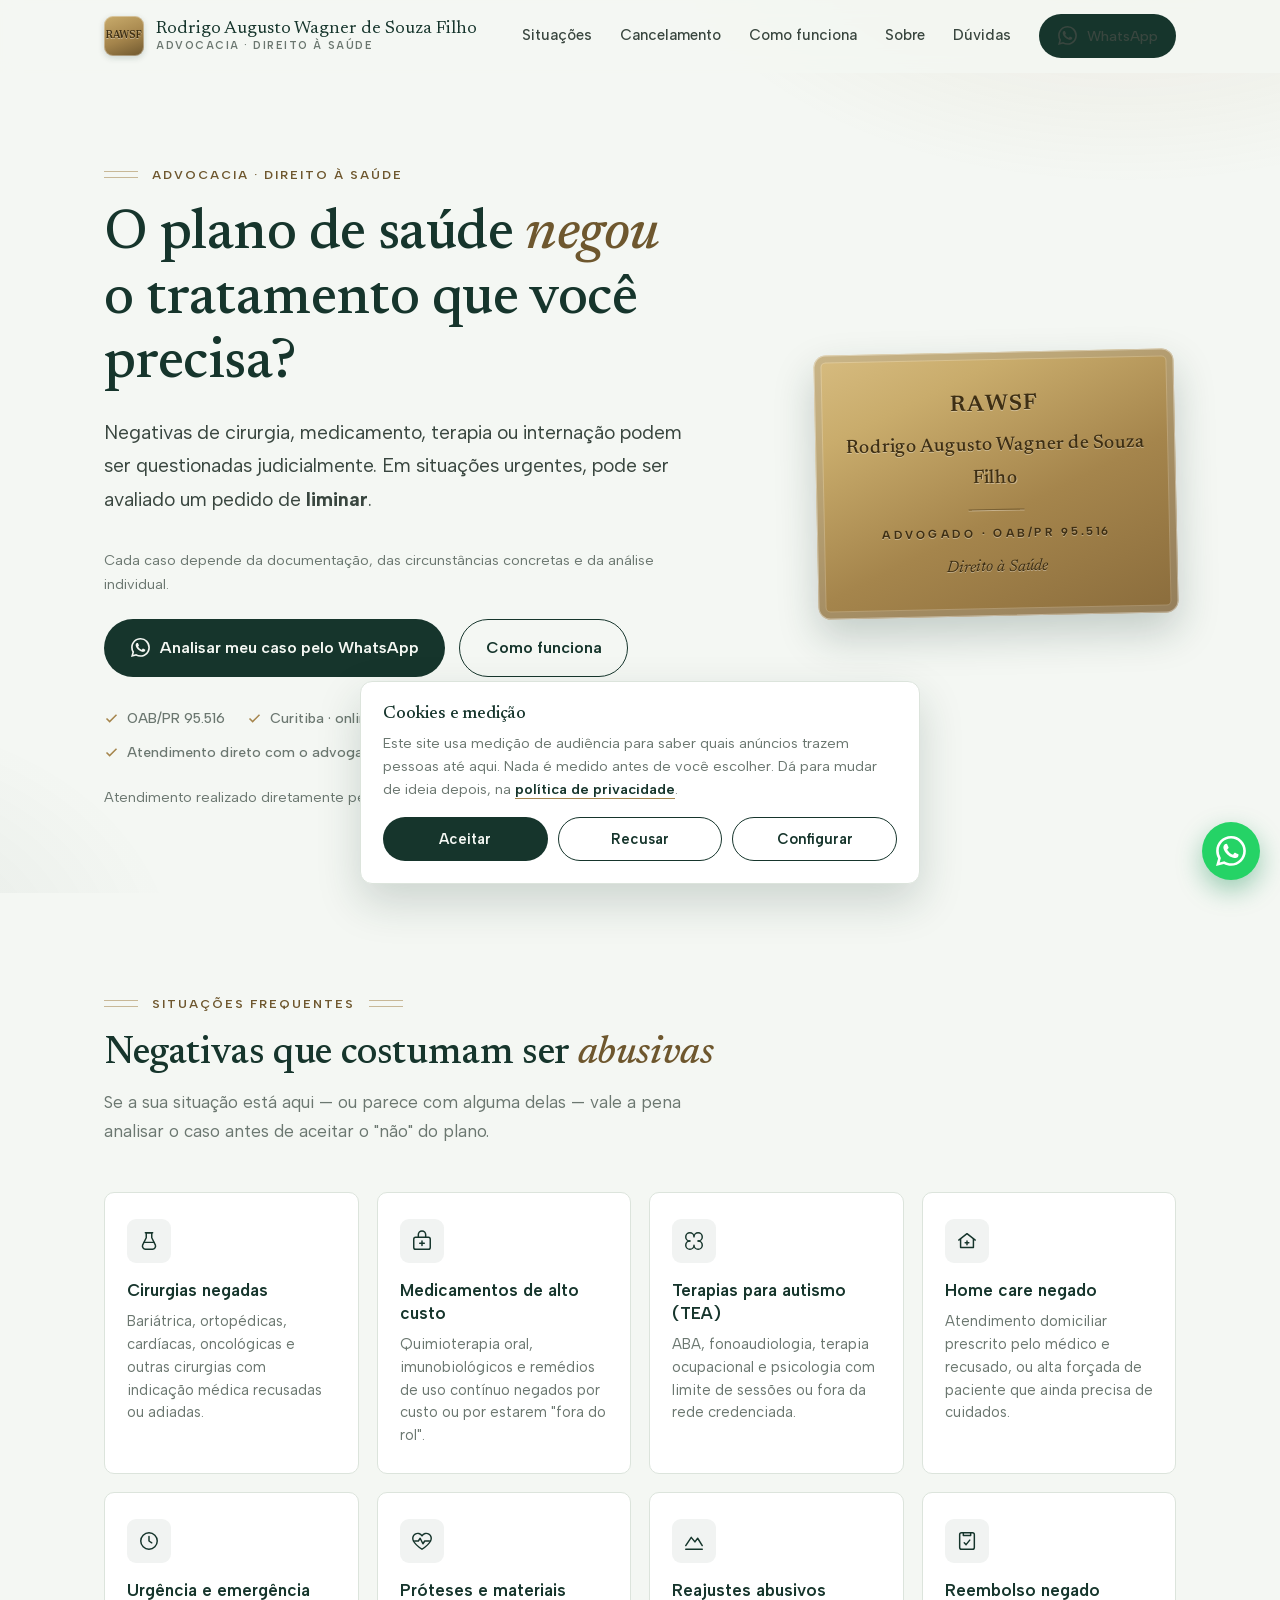
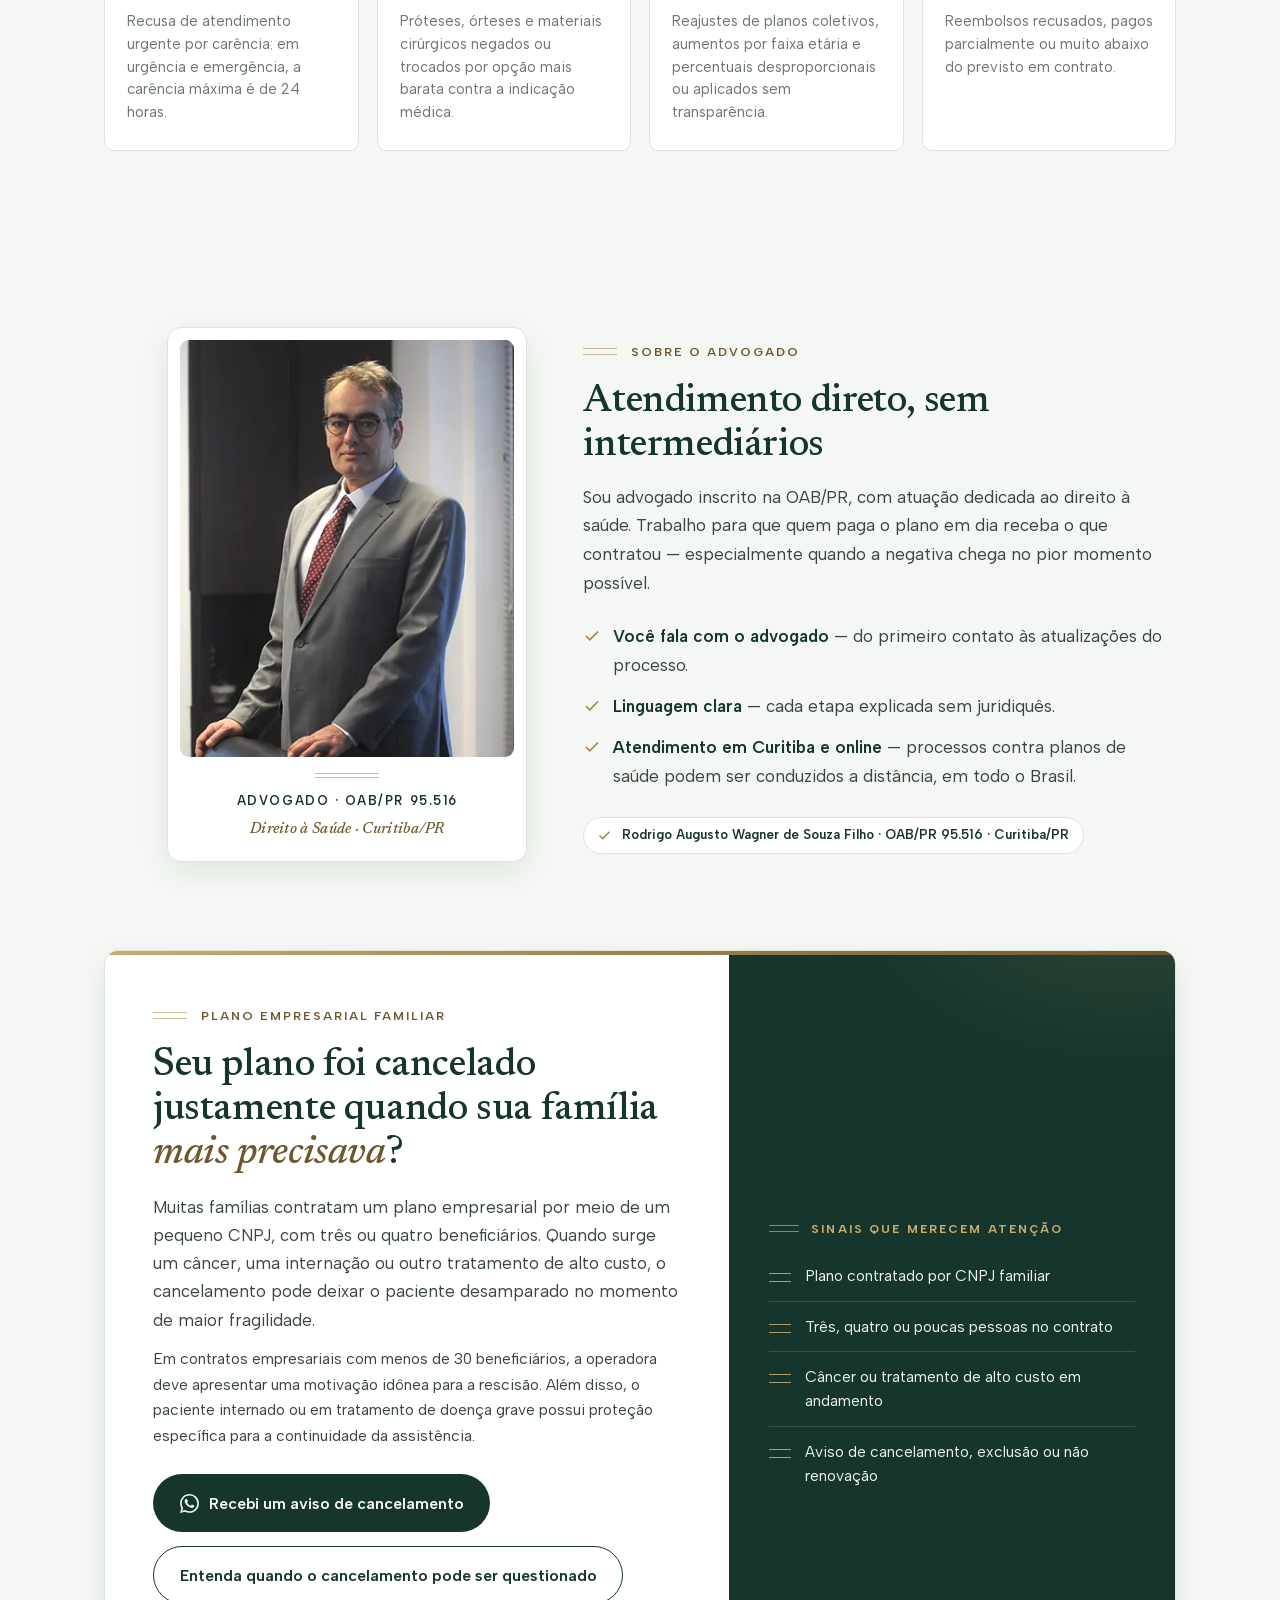
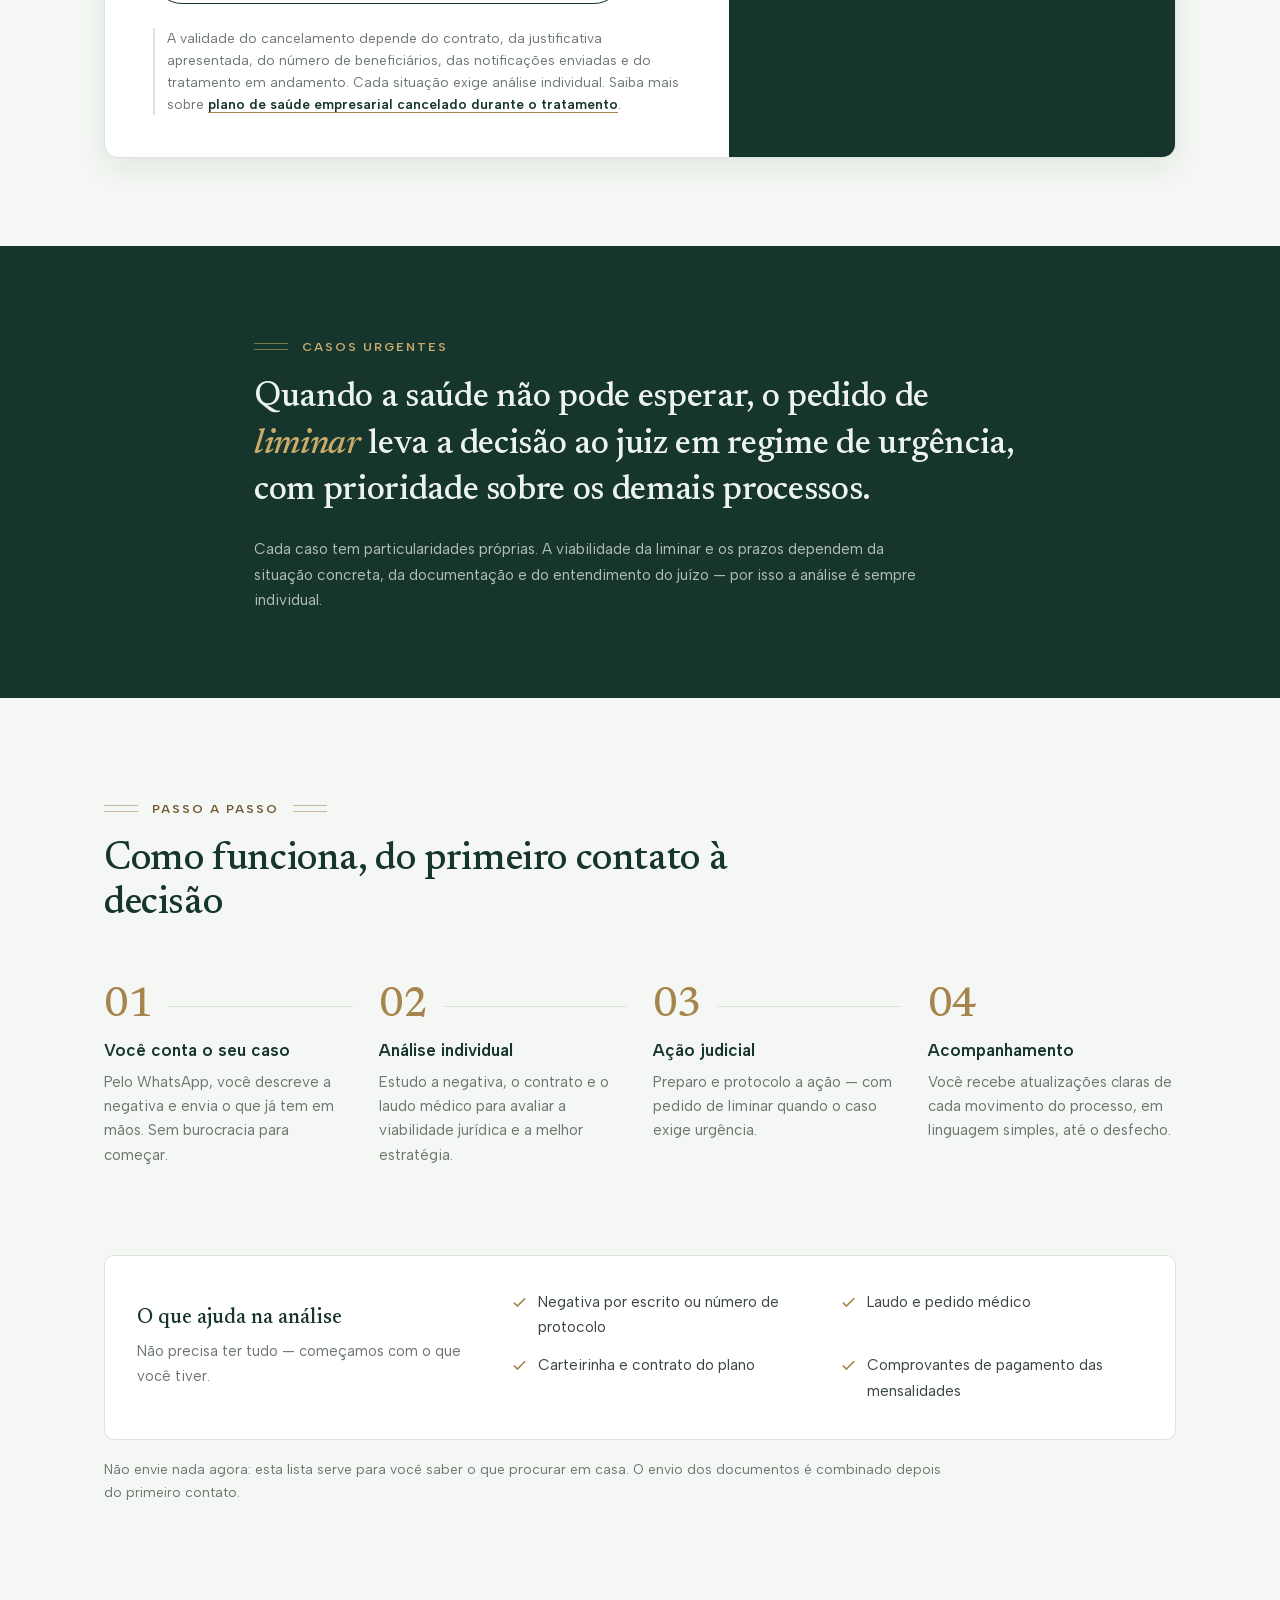
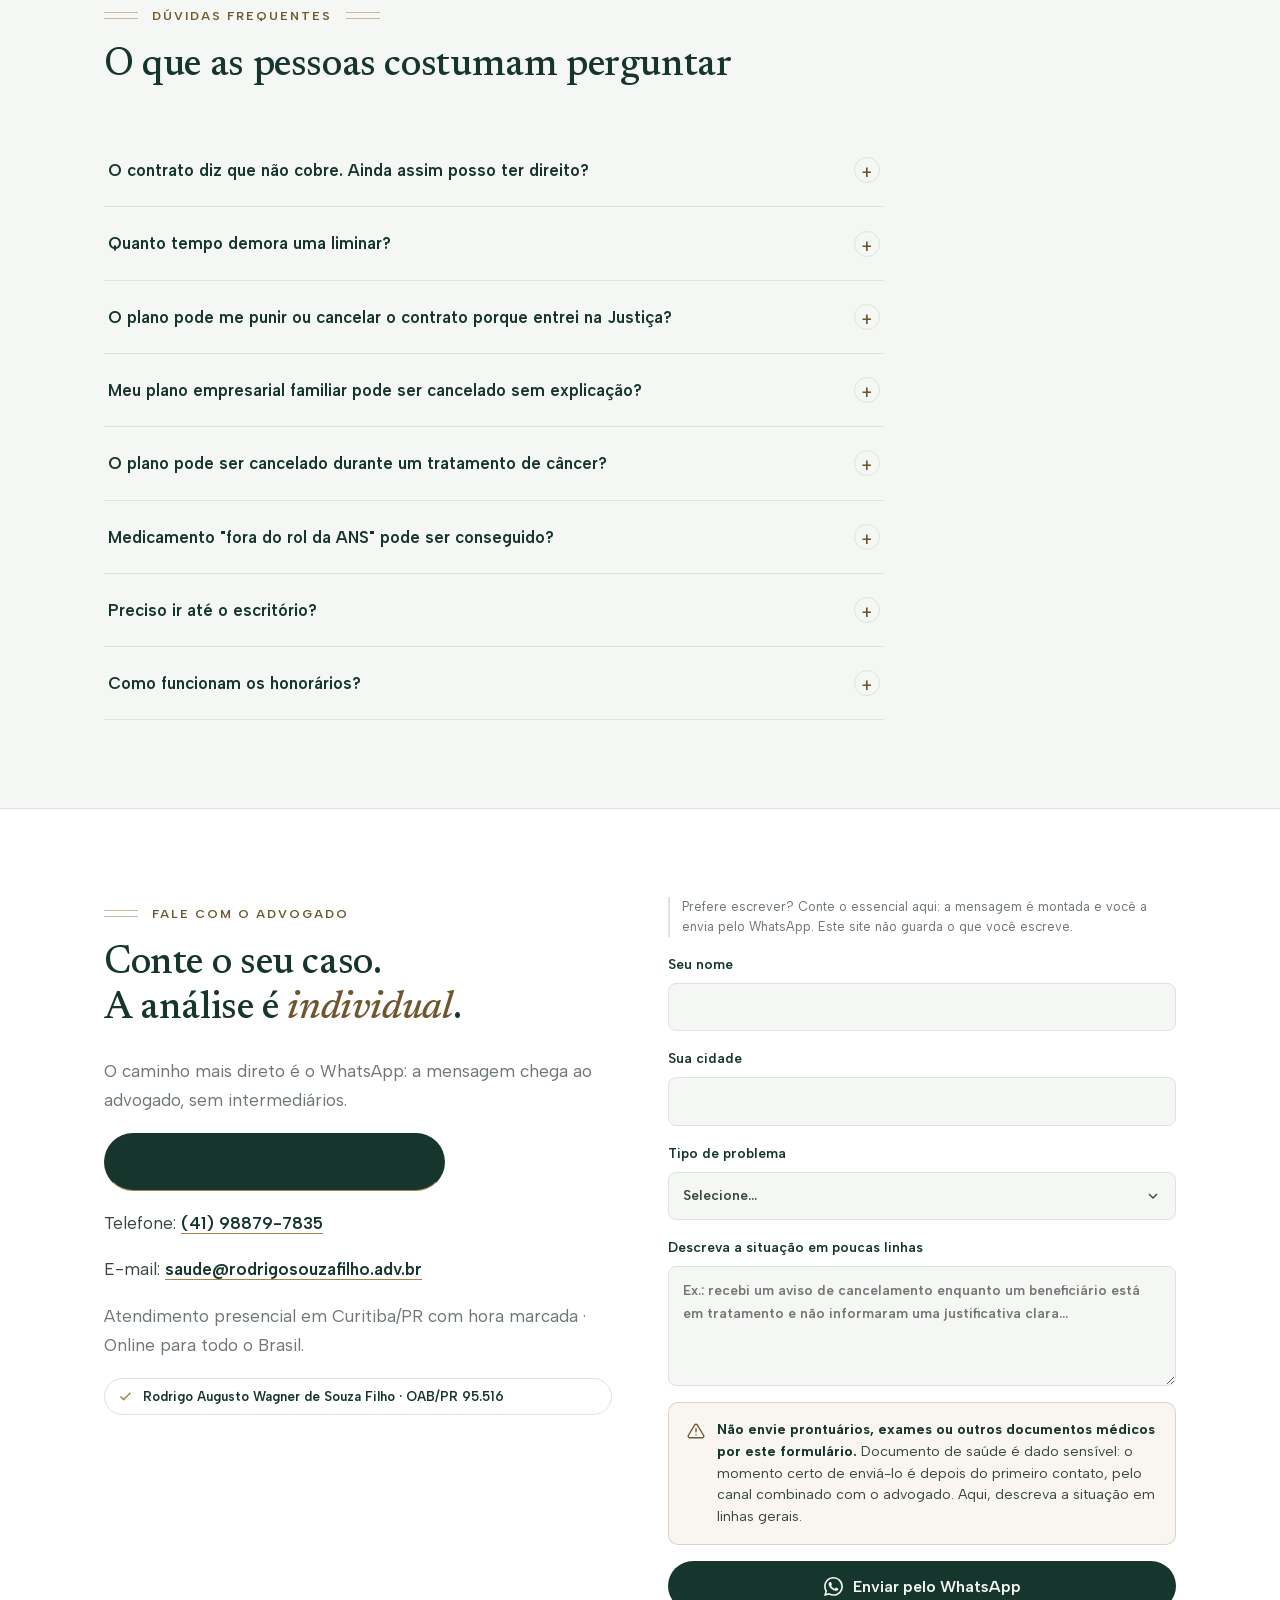
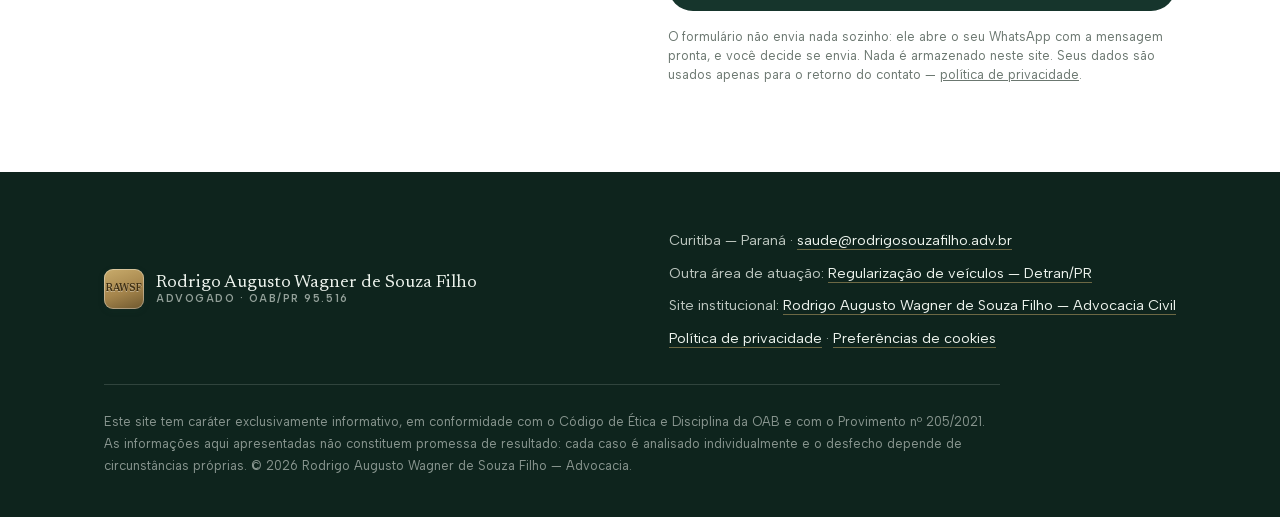
==== commit 36127bc3: "Nome completo Rodrigo Augusto Wagner de Souza Filho e monograma RAWSF em páginas, placa, favicon e b" ====
--- a/index.html
+++ b/index.html
@@ -2,7 +2,7 @@
 <html lang="pt-BR">
 <head>
 <!-- ============================================================
-  Direito à Saúde — Rodrigo Souza Filho (OAB/PR 95.516)
+  Direito à Saúde — Rodrigo Augusto Wagner de Souza Filho (OAB/PR 95.516)
   Dados de contato: TODOS ficam em config.js. As páginas são geradas
   a partir de modelos/ pelo build (npm run build), que o Vercel roda
   sozinho a cada publicação no GitHub. Para trocar telefone, e-mail,
@@ -12,24 +12,24 @@
 ============================================================ -->
 <meta charset="UTF-8">
 <meta name="viewport" content="width=device-width, initial-scale=1.0">
-<title>Advogado para Ação contra Plano de Saúde em Curitiba | Dr. Rodrigo Souza Filho</title>
+<title>Advogado para Ação contra Plano de Saúde em Curitiba | Dr. Rodrigo Augusto Wagner de Souza Filho</title>
 <meta name="description" content="Plano de saúde negou cirurgia, medicamento, terapia ou internação? Negativas de cobertura podem ser questionadas judicialmente — em situações urgentes, pode ser avaliado um pedido de liminar. Atendimento em Curitiba e online para todo o Brasil.">
 <meta name="theme-color" content="#16352C">
-<meta name="author" content="Rodrigo Souza Filho">
+<meta name="author" content="Rodrigo Augusto Wagner de Souza Filho">
 
 <link rel="canonical" href="https://saude.rodrigosouzafilho.adv.br/">
 <meta property="og:url" content="https://saude.rodrigosouzafilho.adv.br/">
 <meta property="og:image" content="https://saude.rodrigosouzafilho.adv.br/assets/og-direito-saude.png">
 <meta property="og:image:width" content="1200">
 <meta property="og:image:height" content="630">
-<meta property="og:image:alt" content="Direito à Saúde — Negativas e cancelamentos de planos. Rodrigo Souza Filho, Advocacia.">
+<meta property="og:image:alt" content="Direito à Saúde — Negativas e cancelamentos de planos. Rodrigo Augusto Wagner de Souza Filho, Advocacia.">
 <meta name="twitter:card" content="summary_large_image">
 
 
 <meta property="og:type" content="website">
 <meta property="og:locale" content="pt_BR">
-<meta property="og:site_name" content="Rodrigo Souza Filho — Advocacia">
-<meta property="og:title" content="O plano de saúde negou o tratamento que você precisa? | Dr. Rodrigo Souza Filho — Advocacia">
+<meta property="og:site_name" content="Rodrigo Augusto Wagner de Souza Filho — Advocacia">
+<meta property="og:title" content="O plano de saúde negou o tratamento que você precisa? | Dr. Rodrigo Augusto Wagner de Souza Filho — Advocacia">
 <meta property="og:description" content="Negativas de cirurgia, medicamento, terapia ou internação podem ser questionadas judicialmente. Em situações urgentes, pode ser avaliado um pedido de liminar. Análise individual do caso.">
 <link rel="icon" href="assets/favicon.svg" type="image/svg+xml">
 <link rel="preload" href="assets/fontes/albert-sans.woff2" as="font" type="font/woff2" crossorigin>
@@ -43,7 +43,7 @@
 {
   "@context": "https://schema.org",
   "@type": "LegalService",
-  "name": "Dr. Rodrigo Souza Filho — Advocacia em Direito à Saúde",
+  "name": "Dr. Rodrigo Augusto Wagner de Souza Filho — Advocacia em Direito à Saúde",
   "description": "Ações judiciais contra planos de saúde: negativas de cobertura, medicamentos de alto custo, terapias, home care, urgência e emergência, cancelamento de planos de saúde empresariais e continuidade de tratamento.",
   "areaServed": [
     "Curitiba",
@@ -68,7 +68,7 @@
   ],
   "provider": {
     "@type": "Attorney",
-    "name": "Rodrigo Souza Filho",
+    "name": "Rodrigo Augusto Wagner de Souza Filho",
     "areaServed": [
       "Curitiba",
       "Paraná",
@@ -154,9 +154,9 @@
 <a class="pular" href="#inicio">Pular para o conteúdo</a>
 <header class="topo" id="topo">
   <div class="container topo-inner">
-    <a class="marca" href="/" aria-label="Início — Dr. Rodrigo Souza Filho, advocacia">
-      <span class="marca-mono" aria-hidden="true">RSF</span>
-      <span class="marca-nome">Rodrigo Souza Filho<small>Advocacia · Direito à Saúde</small></span>
+    <a class="marca" href="/" aria-label="Início — Dr. Rodrigo Augusto Wagner de Souza Filho, advocacia">
+      <span class="marca-mono" aria-hidden="true">RAWSF</span>
+      <span class="marca-nome">Rodrigo Augusto Wagner de Souza Filho<small>Advocacia · Direito à Saúde</small></span>
     </a>
     <nav class="nav" aria-label="Navegação principal">
       <a href="#situacoes">Situações</a>
@@ -192,9 +192,9 @@
       <p class="muted reveal u-mt-20 u-fs-0-9rem">Atendimento realizado diretamente pelo advogado. <a class="link-sobre" href="#sobre">Sobre o advogado</a></p>
     </div>
     <div class="reveal">
-      <div class="placa" role="img" aria-label="Placa de latão: Rodrigo Souza Filho, advogado, OAB/PR 95.516, Direito à Saúde">
-        <div class="placa-mono">RSF</div>
-        <div class="placa-nome">Rodrigo Souza Filho</div>
+      <div class="placa" role="img" aria-label="Placa de latão: Rodrigo Augusto Wagner de Souza Filho, advogado, OAB/PR 95.516, Direito à Saúde">
+        <div class="placa-mono">RAWSF</div>
+        <div class="placa-nome">Rodrigo Augusto Wagner de Souza Filho</div>
         <div class="placa-fio"></div>
         <div class="placa-tit">Advogado · OAB/PR 95.516</div>
         <div class="placa-area">Direito à Saúde</div>
@@ -279,7 +279,7 @@
                        assets/images/rodrigo-souza-filho-720.jpg 720w"
                sizes="(max-width: 920px) min(calc(100vw - 48px), 360px), 360px"
                width="720" height="900" loading="lazy" decoding="async"
-               alt="Rodrigo Souza Filho, advogado, em seu escritório">
+               alt="Rodrigo Augusto Wagner de Souza Filho, advogado, em seu escritório">
         </picture>
         <figcaption class="foto-legenda">
           <span class="foto-fio" aria-hidden="true"></span>
@@ -297,7 +297,7 @@
         <li><svg viewBox="0 0 24 24" fill="none" stroke="currentColor" stroke-width="2.2" aria-hidden="true"><path d="M20 6 9 17l-5-5"/></svg><span><strong>Linguagem clara</strong> — cada etapa explicada sem juridiquês.</span></li>
         <li><svg viewBox="0 0 24 24" fill="none" stroke="currentColor" stroke-width="2.2" aria-hidden="true"><path d="M20 6 9 17l-5-5"/></svg><span><strong>Atendimento em Curitiba e online</strong> — processos contra planos de saúde podem ser conduzidos a distância, em todo o Brasil.</span></li>
       </ul>
-      <p class="selo-oab u-mt-26"><svg viewBox="0 0 24 24" fill="none" stroke="currentColor" stroke-width="2.4" aria-hidden="true"><path d="M20 6 9 17l-5-5"/></svg> Rodrigo Souza Filho · OAB/PR 95.516 · Curitiba/PR</p>
+      <p class="selo-oab u-mt-26"><svg viewBox="0 0 24 24" fill="none" stroke="currentColor" stroke-width="2.4" aria-hidden="true"><path d="M20 6 9 17l-5-5"/></svg> Rodrigo Augusto Wagner de Souza Filho · OAB/PR 95.516 · Curitiba/PR</p>
     </div>
   </div>
 </section>
@@ -445,7 +445,7 @@
         <p>Telefone: <a href="tel:+5541988797835" data-fone data-local="contato">(41) 98879-7835</a></p>
         <p>E-mail: <a href="mailto:saude@rodrigosouzafilho.adv.br">saude@rodrigosouzafilho.adv.br</a></p>
         <p class="muted">Atendimento presencial em Curitiba/PR com hora marcada · Online para todo o Brasil.</p>
-        <p class="selo-oab"><svg viewBox="0 0 24 24" fill="none" stroke="currentColor" stroke-width="2.4" aria-hidden="true"><path d="M20 6 9 17l-5-5"/></svg> Rodrigo Souza Filho · OAB/PR 95.516</p>
+        <p class="selo-oab"><svg viewBox="0 0 24 24" fill="none" stroke="currentColor" stroke-width="2.4" aria-hidden="true"><path d="M20 6 9 17l-5-5"/></svg> Rodrigo Augusto Wagner de Souza Filho · OAB/PR 95.516</p>
       </div>
     </div>
     <form class="form reveal" id="formContato" novalidate>
@@ -502,18 +502,18 @@
   <div class="container">
     <div class="rodape-grid">
       <div class="marca">
-        <span class="marca-mono" aria-hidden="true">RSF</span>
-        <span class="marca-nome">Rodrigo Souza Filho<small>Advogado · OAB/PR 95.516</small></span>
+        <span class="marca-mono" aria-hidden="true">RAWSF</span>
+        <span class="marca-nome">Rodrigo Augusto Wagner de Souza Filho<small>Advogado · OAB/PR 95.516</small></span>
       </div>
       <div>
         <p>Curitiba — Paraná · <a href="mailto:saude@rodrigosouzafilho.adv.br">saude@rodrigosouzafilho.adv.br</a></p>
         <p class="u-mt-8">Outra área de atuação: <a href="https://carrosantigos.rodrigosouzafilho.adv.br">Regularização de veículos — Detran/PR</a></p>
-        <p class="u-mt-8">Site institucional: <a href="https://www.rodrigosouzafilho.adv.br">Rodrigo Souza Filho — Advocacia Civil</a></p>
+        <p class="u-mt-8">Site institucional: <a href="https://www.rodrigosouzafilho.adv.br">Rodrigo Augusto Wagner de Souza Filho — Advocacia Civil</a></p>
         <p class="u-mt-8"><a href="/privacidade">Política de privacidade</a> ·
           <a href="/privacidade#cookies">Preferências de cookies</a></p>
       </div>
     </div>
-    <p class="rodape-aviso">Este site tem caráter exclusivamente informativo, em conformidade com o Código de Ética e Disciplina da OAB e com o Provimento nº 205/2021. As informações aqui apresentadas não constituem promessa de resultado: cada caso é analisado individualmente e o desfecho depende de circunstâncias próprias. © 2026 Rodrigo Souza Filho — Advocacia.</p>
+    <p class="rodape-aviso">Este site tem caráter exclusivamente informativo, em conformidade com o Código de Ética e Disciplina da OAB e com o Provimento nº 205/2021. As informações aqui apresentadas não constituem promessa de resultado: cada caso é analisado individualmente e o desfecho depende de circunstâncias próprias. © 2026 Rodrigo Augusto Wagner de Souza Filho — Advocacia.</p>
   </div>
 </footer>
 
--- a/assets/estilo.css
+++ b/assets/estilo.css
@@ -94,7 +94,7 @@
 .marca-mono{
   width:40px;height:40px;border-radius:9px;display:grid;place-items:center;
   background:linear-gradient(160deg,var(--latao-claro),var(--latao) 55%,var(--latao-escuro));
-  font-family:var(--serif);font-weight:600;font-size:1.05rem;color:#3E2F14;
+  font-family:var(--serif);font-weight:600;font-size:.62rem;letter-spacing:.01em;color:#3E2F14;
   text-shadow:0 1px 0 rgba(255,255,255,.4);
   box-shadow:inset 0 0 0 1px rgba(255,255,255,.35),0 2px 6px rgba(22,53,44,.18);
 }
@@ -150,8 +150,8 @@
   transform:rotate(-1.2deg);
 }
 .placa *{color:#3E2F14;text-shadow:0 1px 0 rgba(255,255,255,.35)}
-.placa-mono{font-family:var(--serif);font-size:2rem;font-weight:600;letter-spacing:.06em}
-.placa-nome{font-family:var(--serif);font-size:1.45rem;font-weight:500;margin-top:6px}
+.placa-mono{font-family:var(--serif);font-size:1.4rem;font-weight:600;letter-spacing:.06em}
+.placa-nome{font-family:var(--serif);font-size:1.2rem;font-weight:500;margin-top:6px}
 .placa-fio{width:56px;height:1px;background:rgba(62,47,20,.45);margin:14px auto;box-shadow:0 1px 0 rgba(255,255,255,.35)}
 .placa-tit{font-size:.72rem;font-weight:700;letter-spacing:.22em;text-transform:uppercase}
 .placa-area{font-family:var(--serif);font-style:italic;font-size:1.02rem;margin-top:10px}
@@ -224,7 +224,7 @@
 .sobre-lista svg{width:18px;height:18px;color:var(--latao);flex:none;margin-top:5px}
 .sobre-lista strong{color:var(--pinheiro);font-weight:600}
 /* Para usar uma FOTO no lugar da placa: substitua a <div class="placa">
-   por <img src="sua-foto.jpg" alt="Dr. Rodrigo Souza Filho" style="width:100%;border-radius:12px"> */
+   por <img src="sua-foto.jpg" alt="Dr. Rodrigo Augusto Wagner de Souza Filho" style="width:100%;border-radius:12px"> */
 @media(max-width:920px){.sobre-grid{grid-template-columns:1fr;gap:40px}}
 
 /* FAQ */
@@ -475,8 +475,6 @@
   .docs{padding:24px 20px}
   .faq summary{font-size:.98rem;gap:10px}
   .faq details p{padding-right:24px}
-  .marca-nome{font-size:1rem}
-  .topo-inner{height:64px}
 }
 
 /* ============================================================
@@ -616,3 +614,14 @@
 .u-mt-8{margin-top:8px!important}
 .u-p-0{padding:0!important}
 .u-pt-0{padding-top:0!important}
+
+/* ---------- nome completo na barra do topo (celular) ----------
+   "Rodrigo Augusto Wagner de Souza Filho" ocupa duas linhas ao lado do
+   botão; a barra cresce para 84px e o texto encolhe um pouco. ---------- */
+@media(max-width:860px){
+  .topo-inner{height:84px}
+  .marca-nome{font-size:.9rem;line-height:1.12}
+  .marca-nome small{font-size:.56rem;letter-spacing:.1em;margin-top:2px}
+  .hero{padding-top:118px}
+  .marca-mono{width:36px;height:36px;font-size:.56rem}
+}
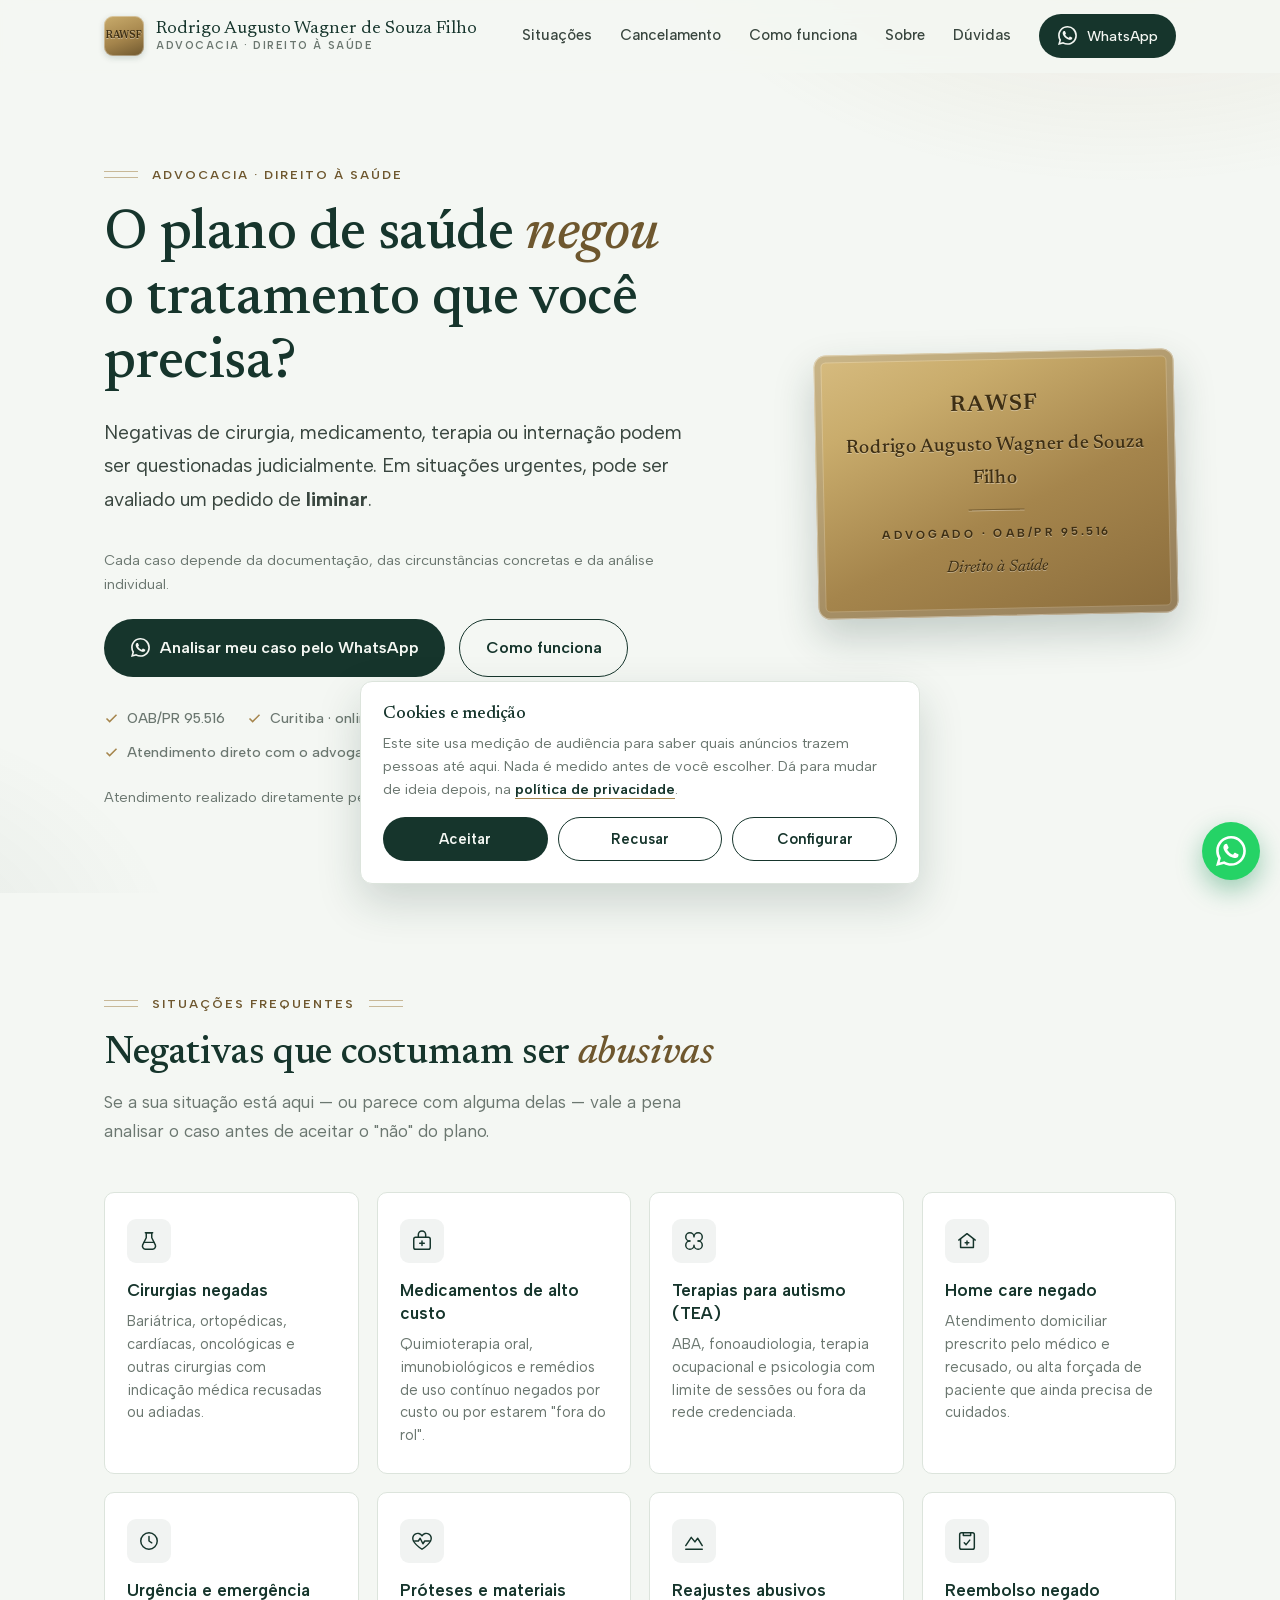
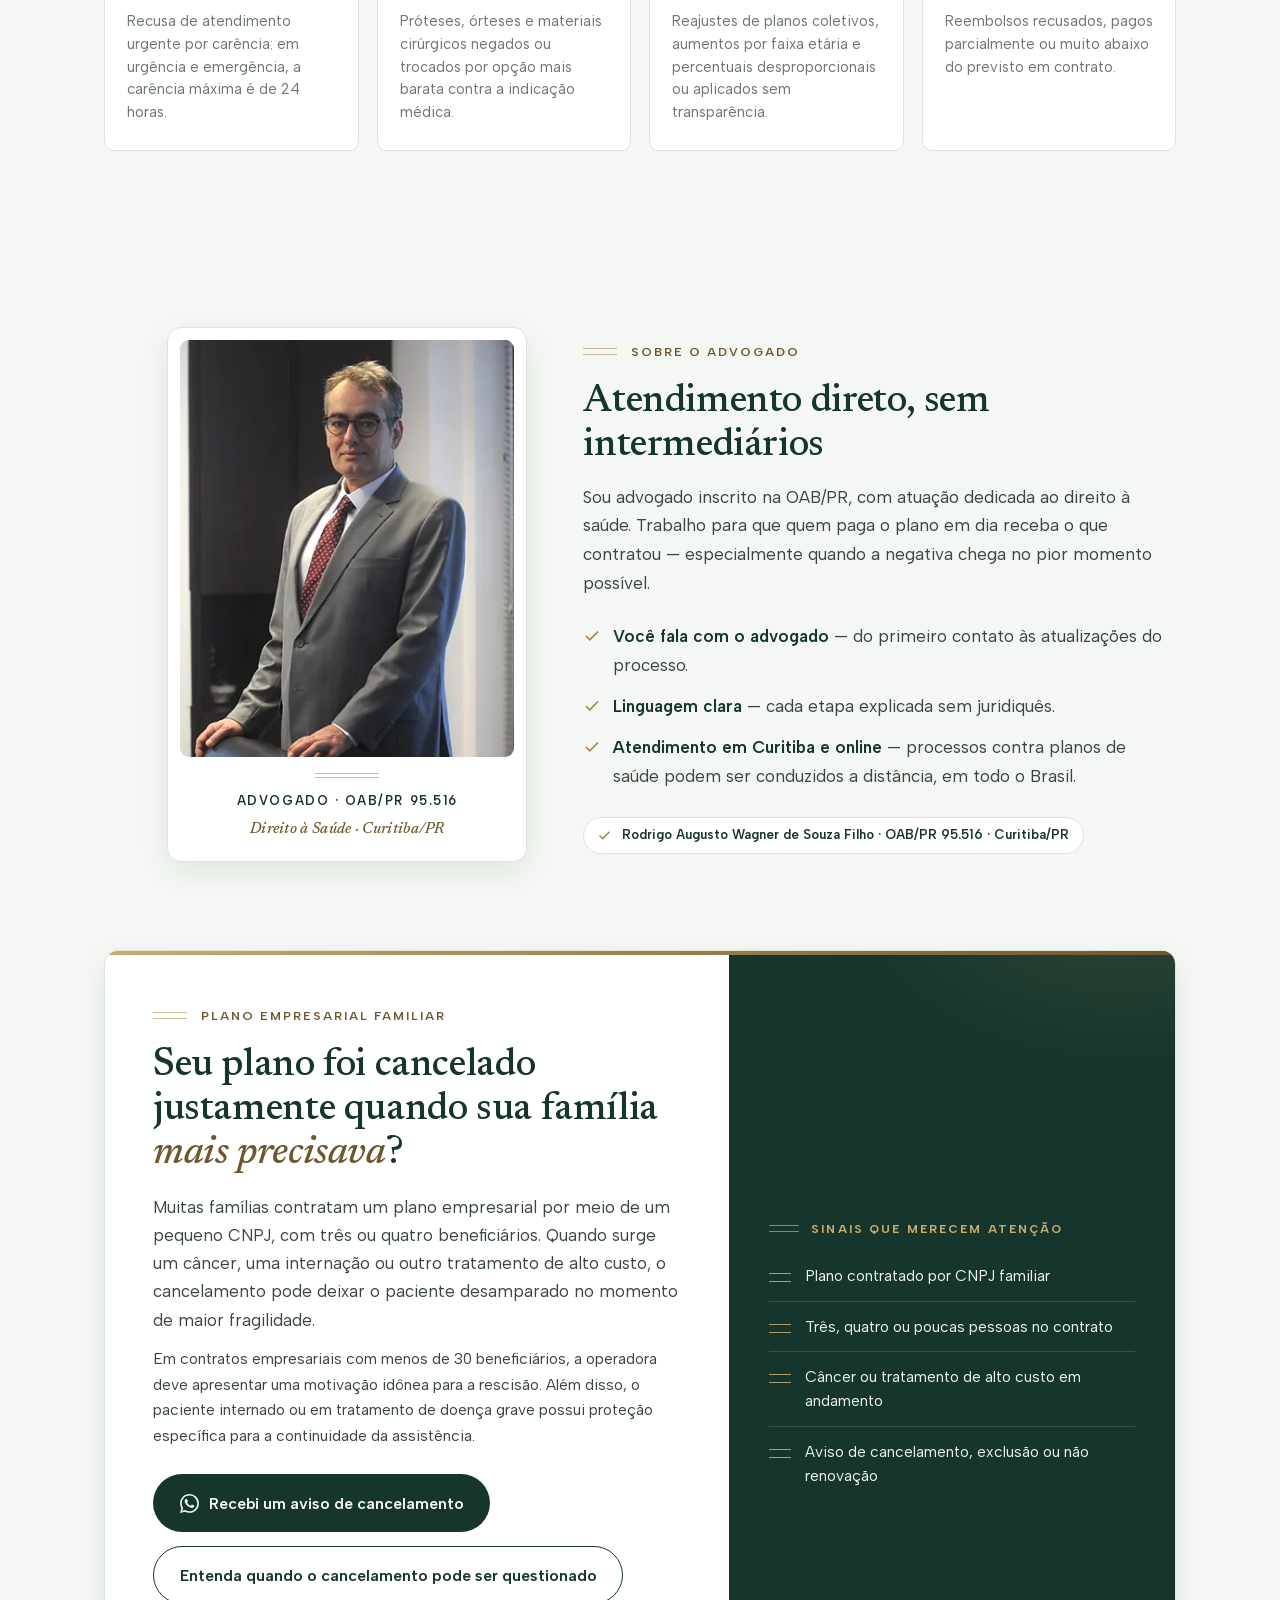
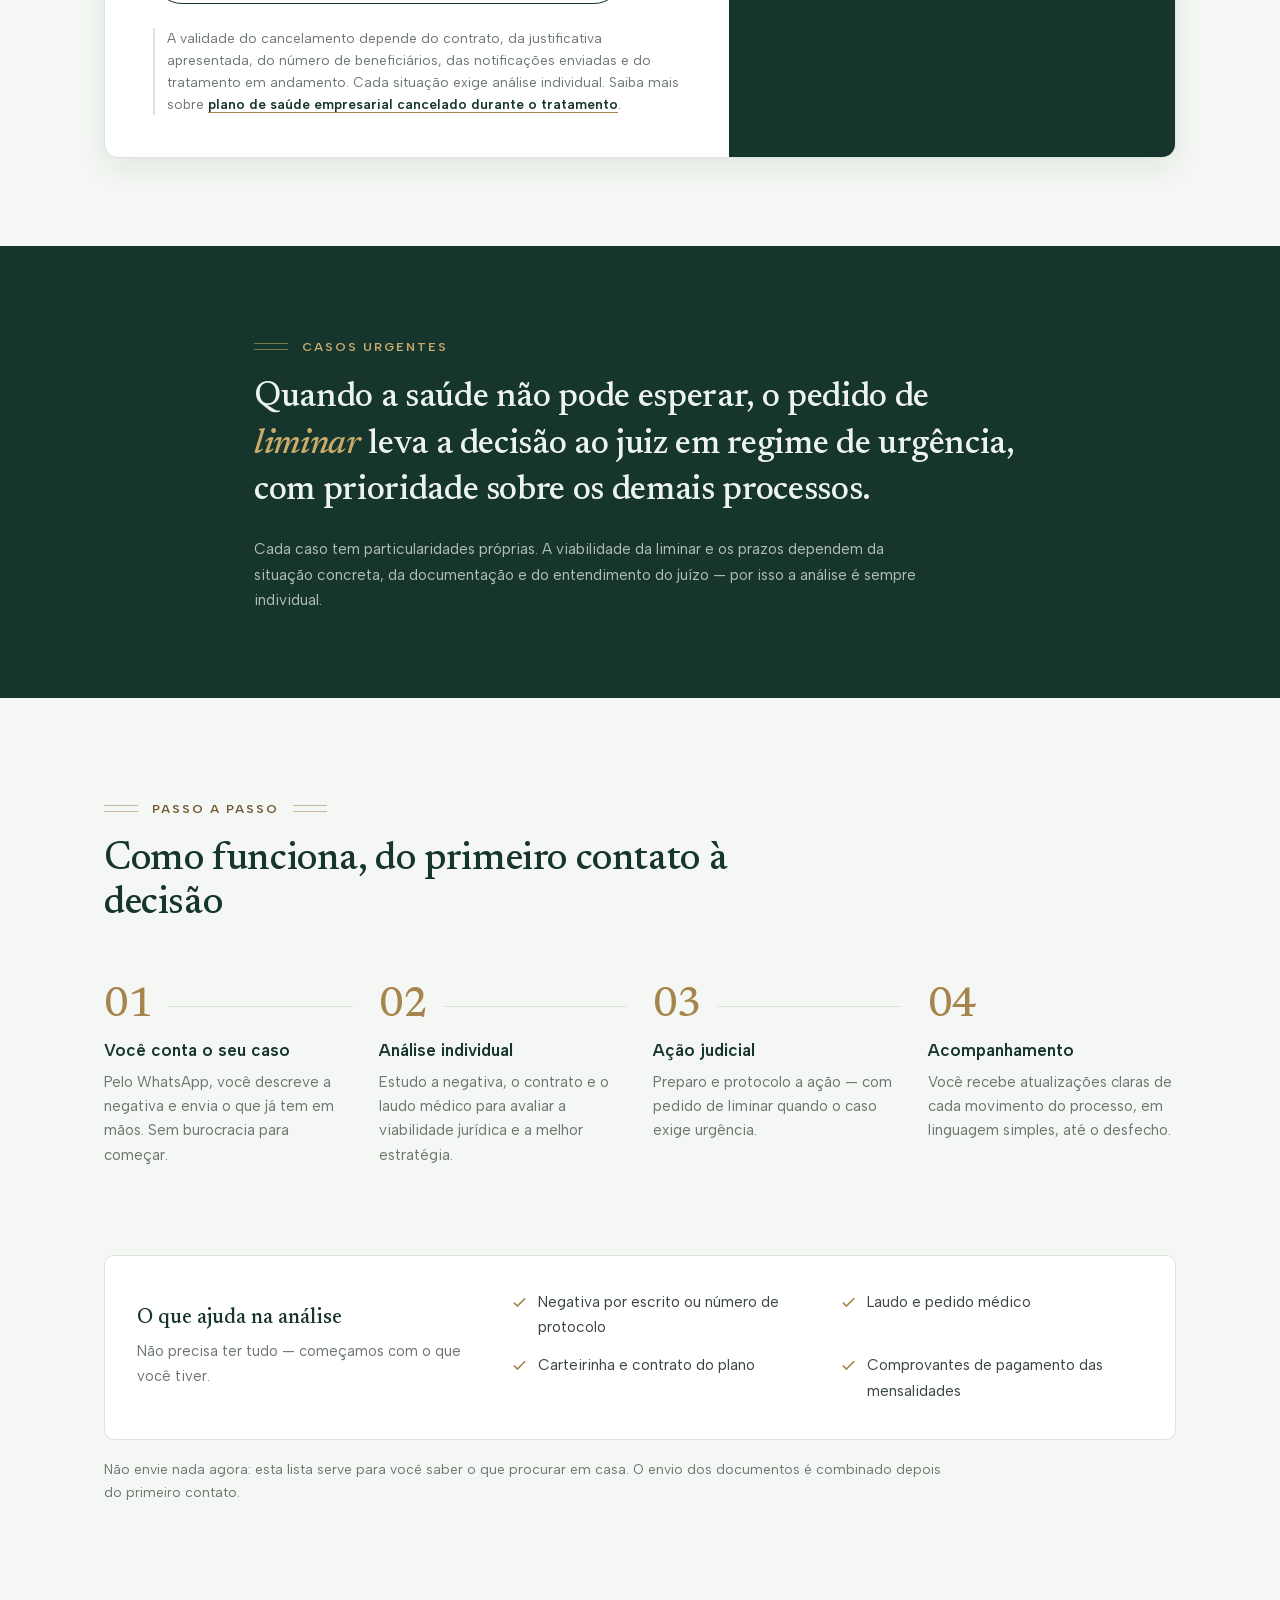
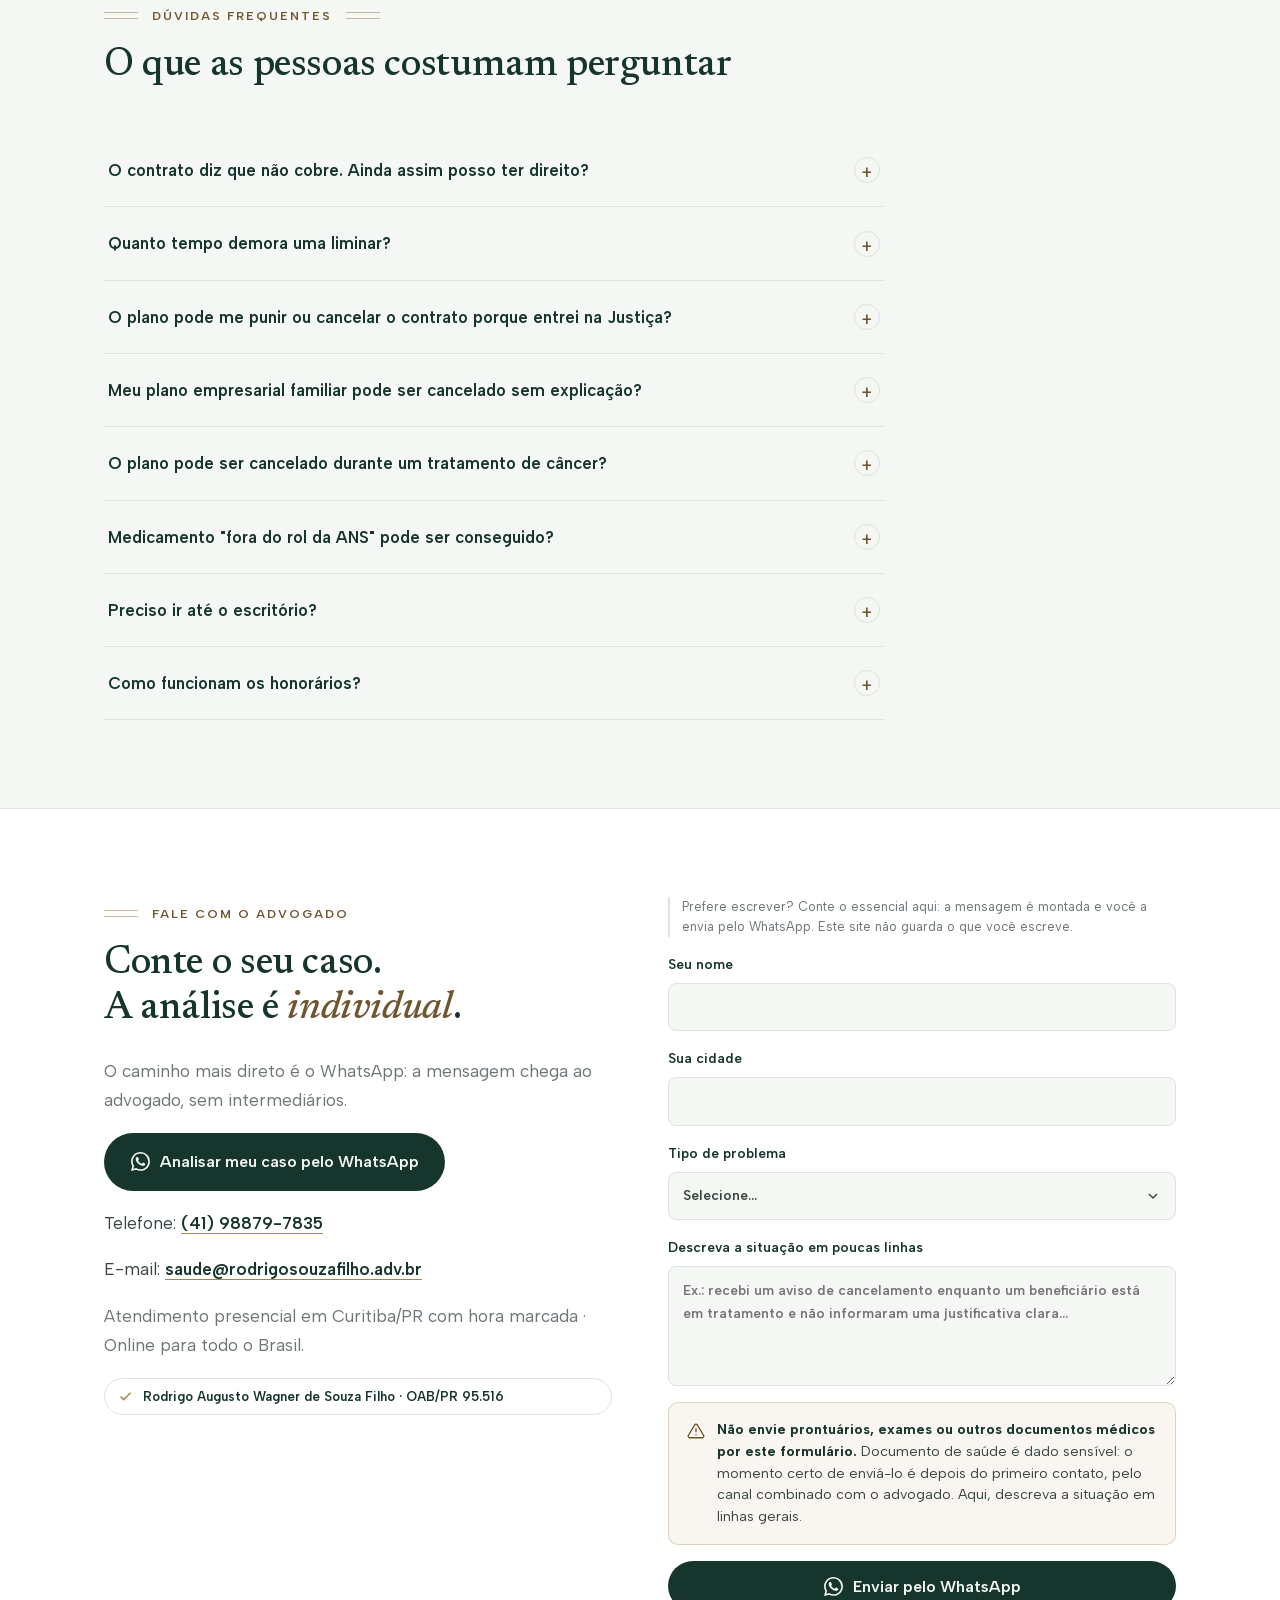
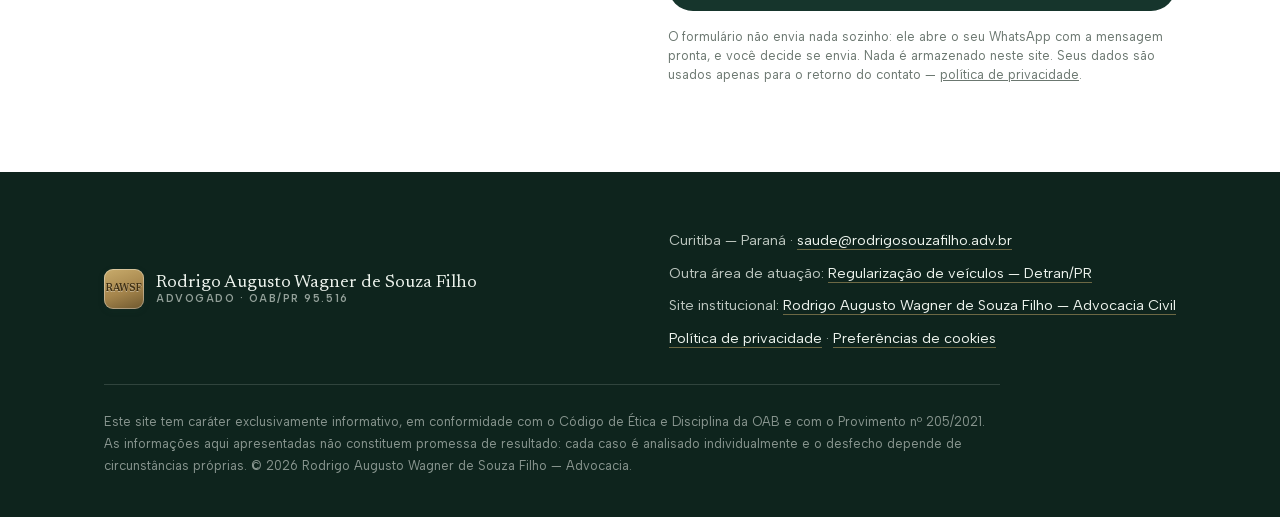
==== commit 9c01c73e: "Versionamento de cache do CSS e JS na build e contraste dos botoes de WhatsApp no menu e no contato" ====
--- a/index.html
+++ b/index.html
@@ -34,7 +34,7 @@
 <link rel="icon" href="assets/favicon.svg" type="image/svg+xml">
 <link rel="preload" href="assets/fontes/albert-sans.woff2" as="font" type="font/woff2" crossorigin>
 <link rel="preload" href="assets/fontes/newsreader-roman.woff2" as="font" type="font/woff2" crossorigin>
-<link rel="stylesheet" href="assets/estilo.css">
+<link rel="stylesheet" href="assets/estilo.css?v=87c04ba0">
 <script>/* modo-JS com failsafe: se assets/app.js não confirmar que rodou
 (bloqueio, erro de rede), a classe sai e todo o conteúdo fica visível.
 Animações são só aprimoramento progressivo. */
@@ -551,6 +551,6 @@
 </div>
 
 <script src="config.js"></script>
-<script src="assets/app.js" defer></script>
+<script src="assets/app.js?v=9052e861" defer></script>
 </body>
 </html>
--- a/assets/estilo.css
+++ b/assets/estilo.css
@@ -119,6 +119,9 @@
 .btn-primario:hover{background:var(--pinheiro-2);transform:translateY(-2px);box-shadow:0 10px 24px rgba(22,53,44,.22)}
 .btn-contorno{border-color:var(--pinheiro);color:var(--pinheiro);background:transparent}
 .btn-contorno:hover{background:var(--pinheiro);color:var(--porcelana);transform:translateY(-2px)}
+/* Botão primário dentro do menu e do bloco de contato: os seletores .nav a e .contato-alt a
+   são mais específicos que .btn-primario e herdavam cor de link (texto escuro sobre fundo escuro). */
+.nav .btn-primario,.nav .btn-primario:hover,.contato-alt .btn-primario,.contato-alt .btn-primario:hover{color:var(--porcelana);border-bottom-color:transparent}
 .btn:focus-visible,a:focus-visible,summary:focus-visible,button:focus-visible{outline:3px solid var(--latao);outline-offset:3px;border-radius:6px}
 
 /* ---------- hero ---------- */
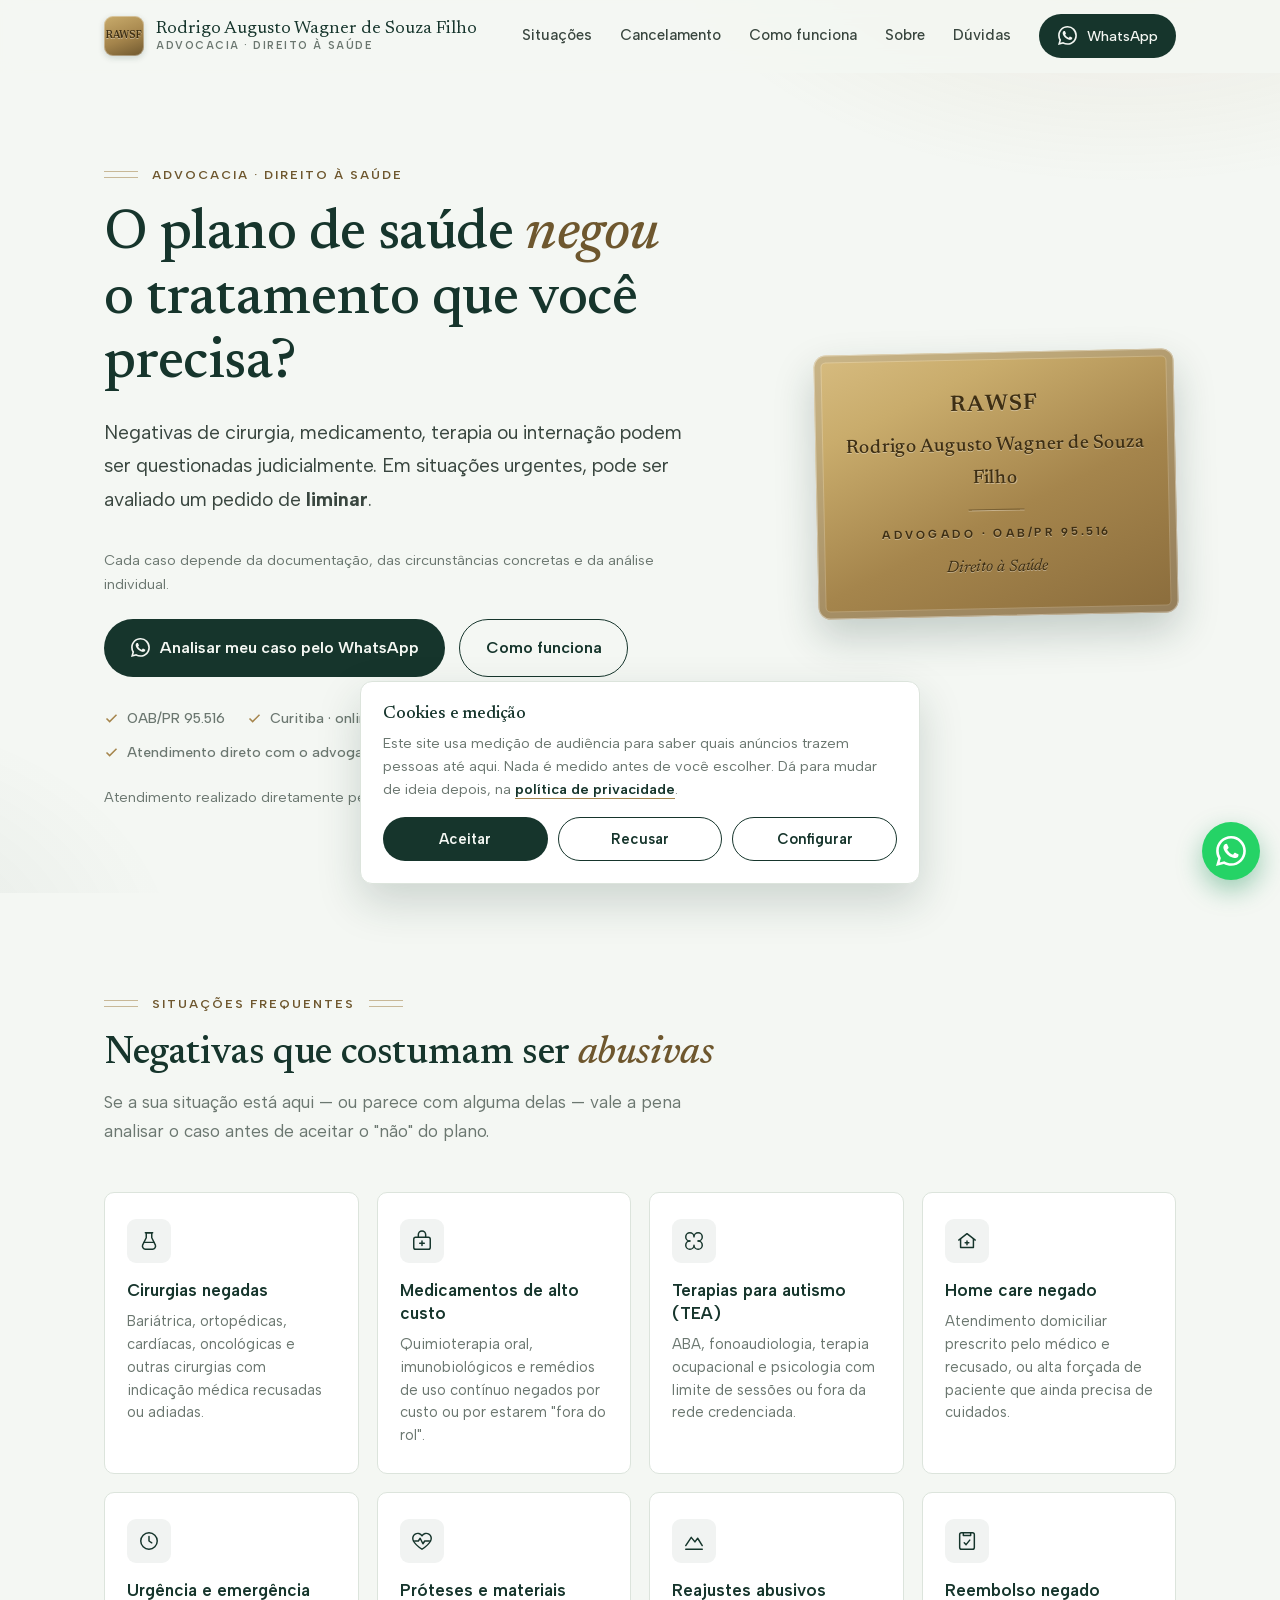
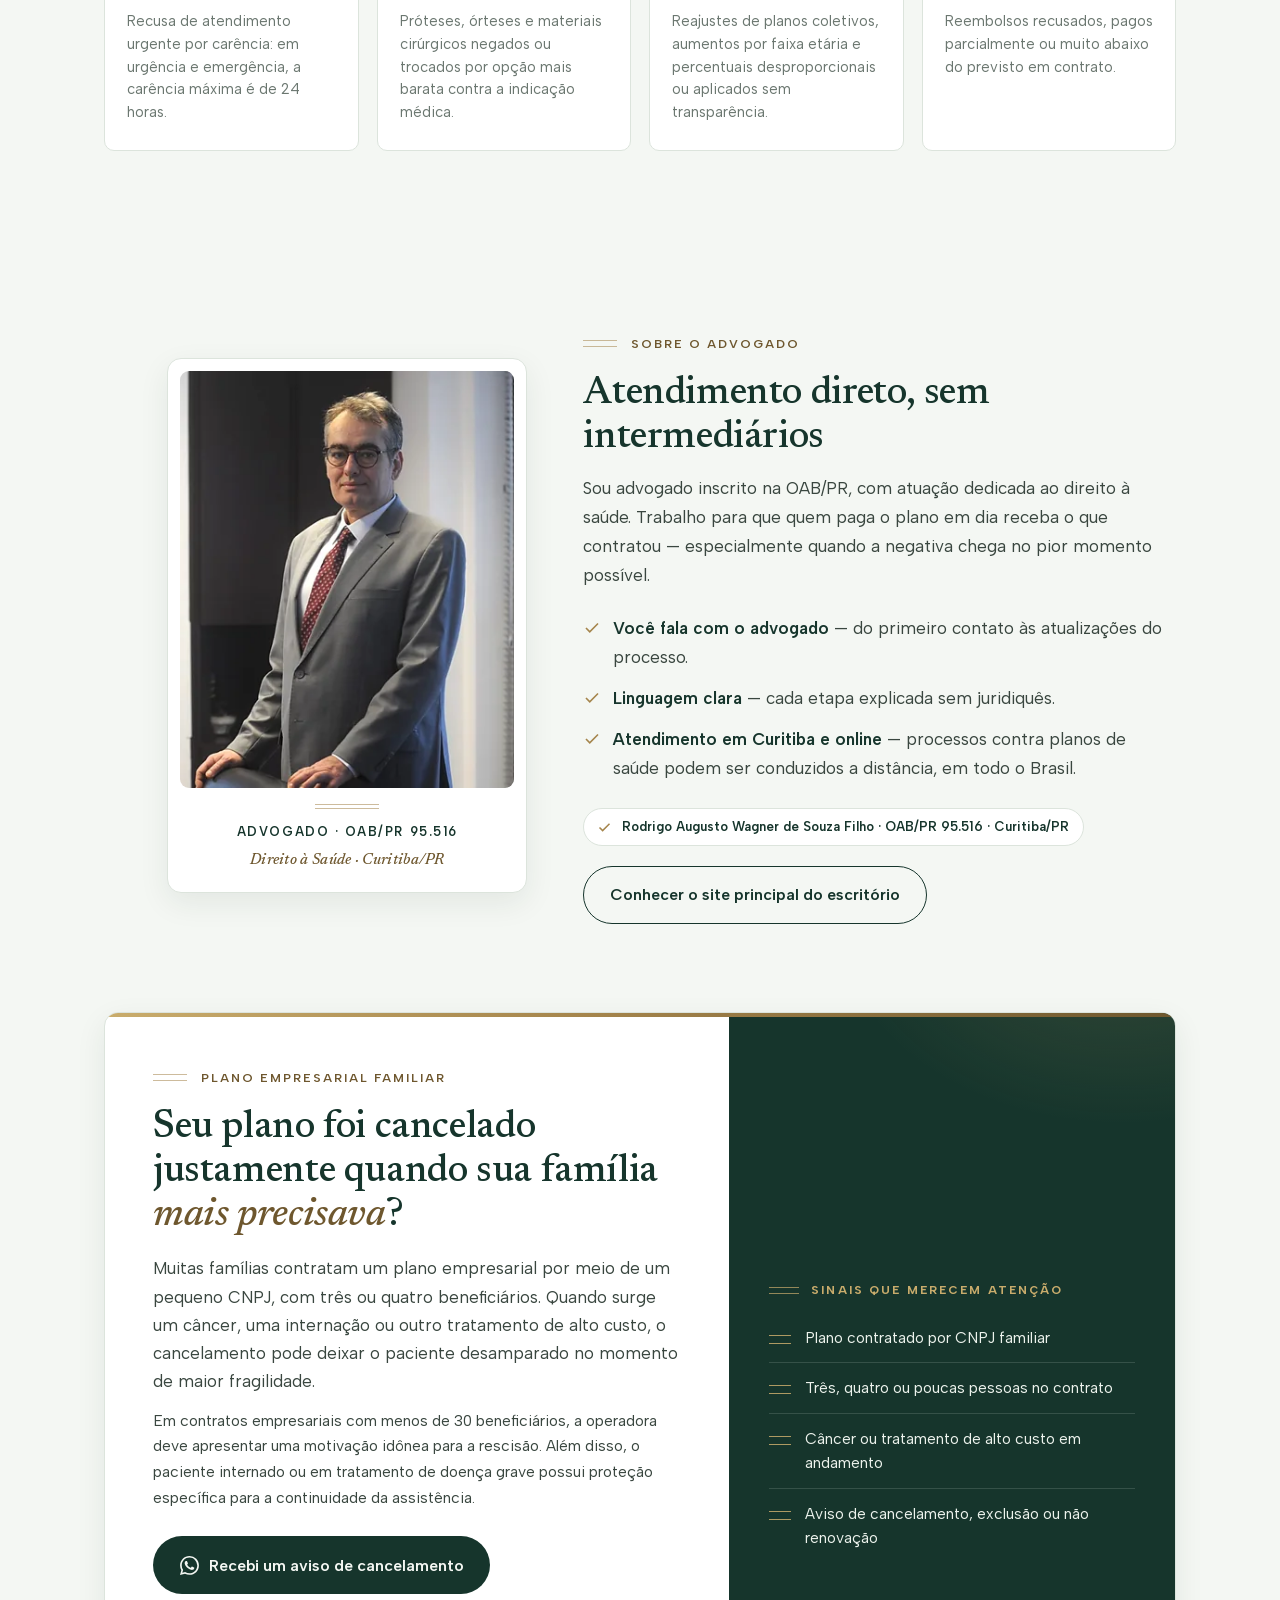
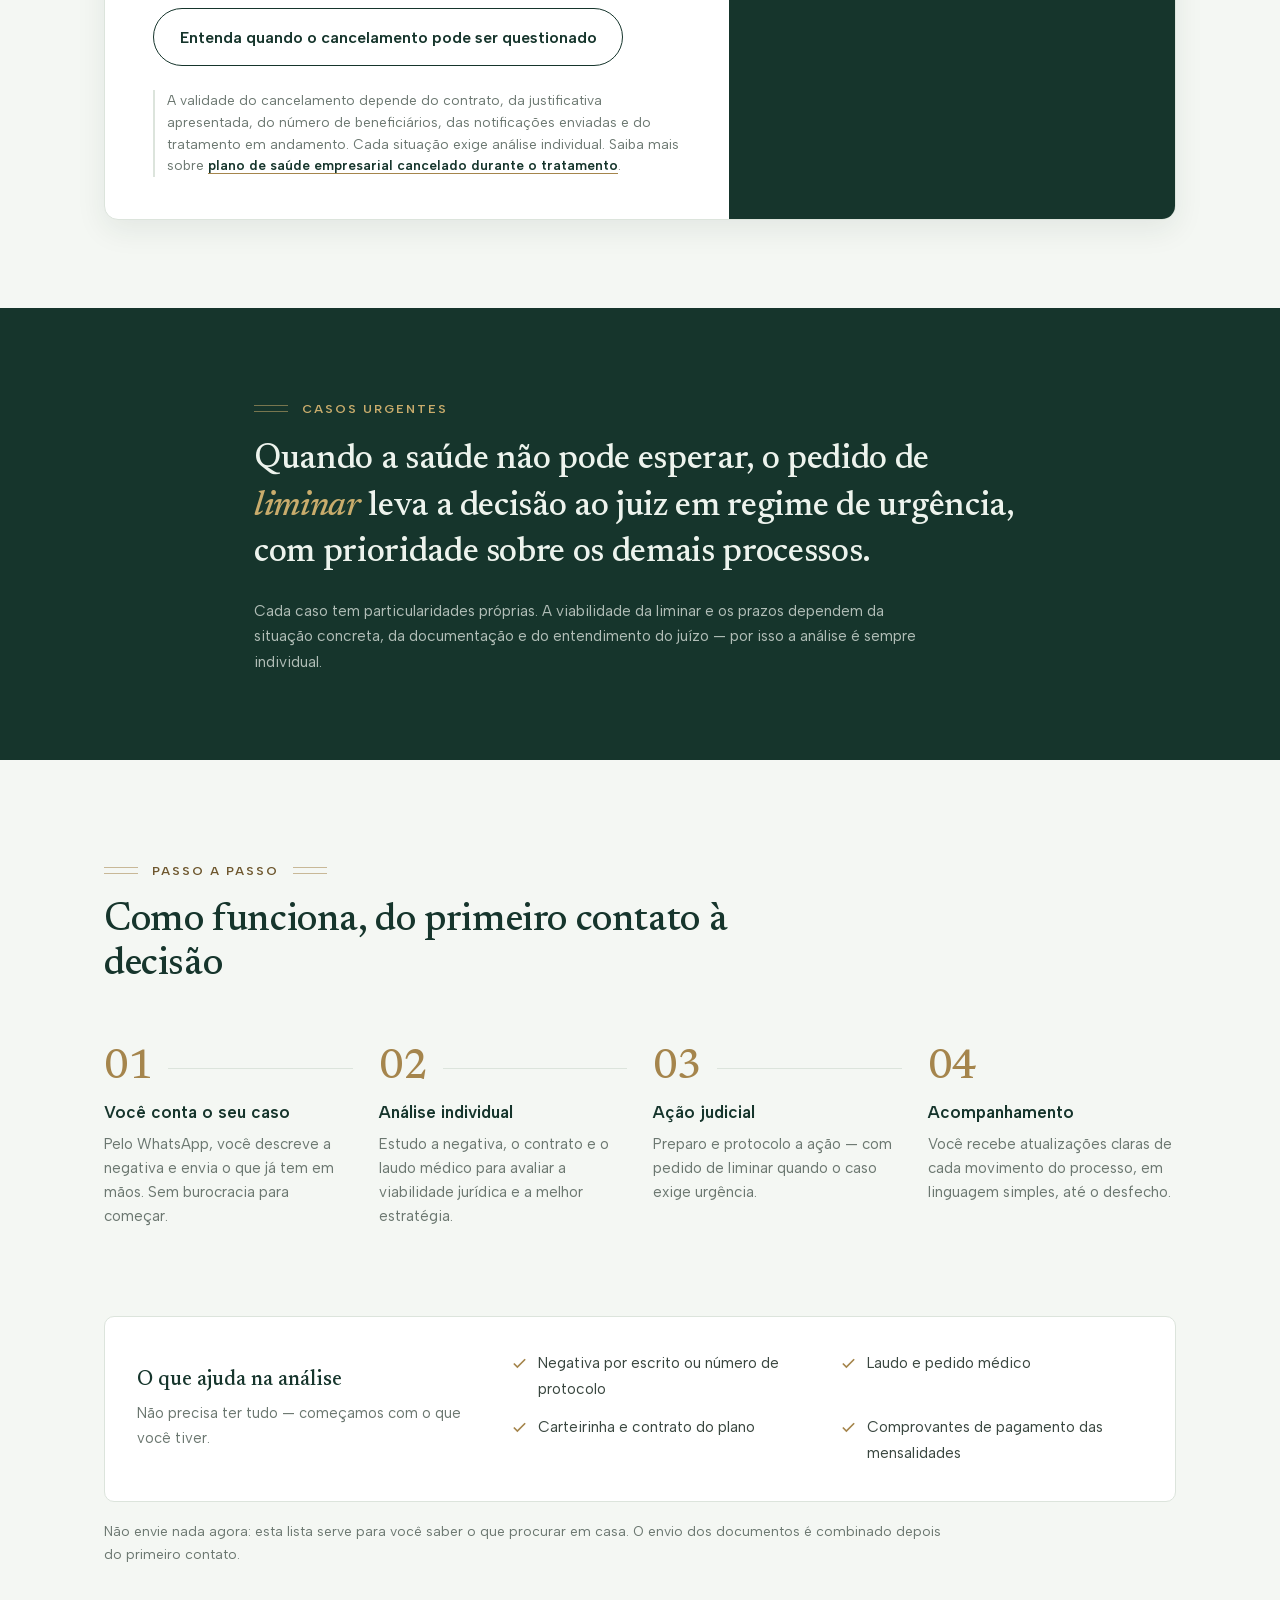
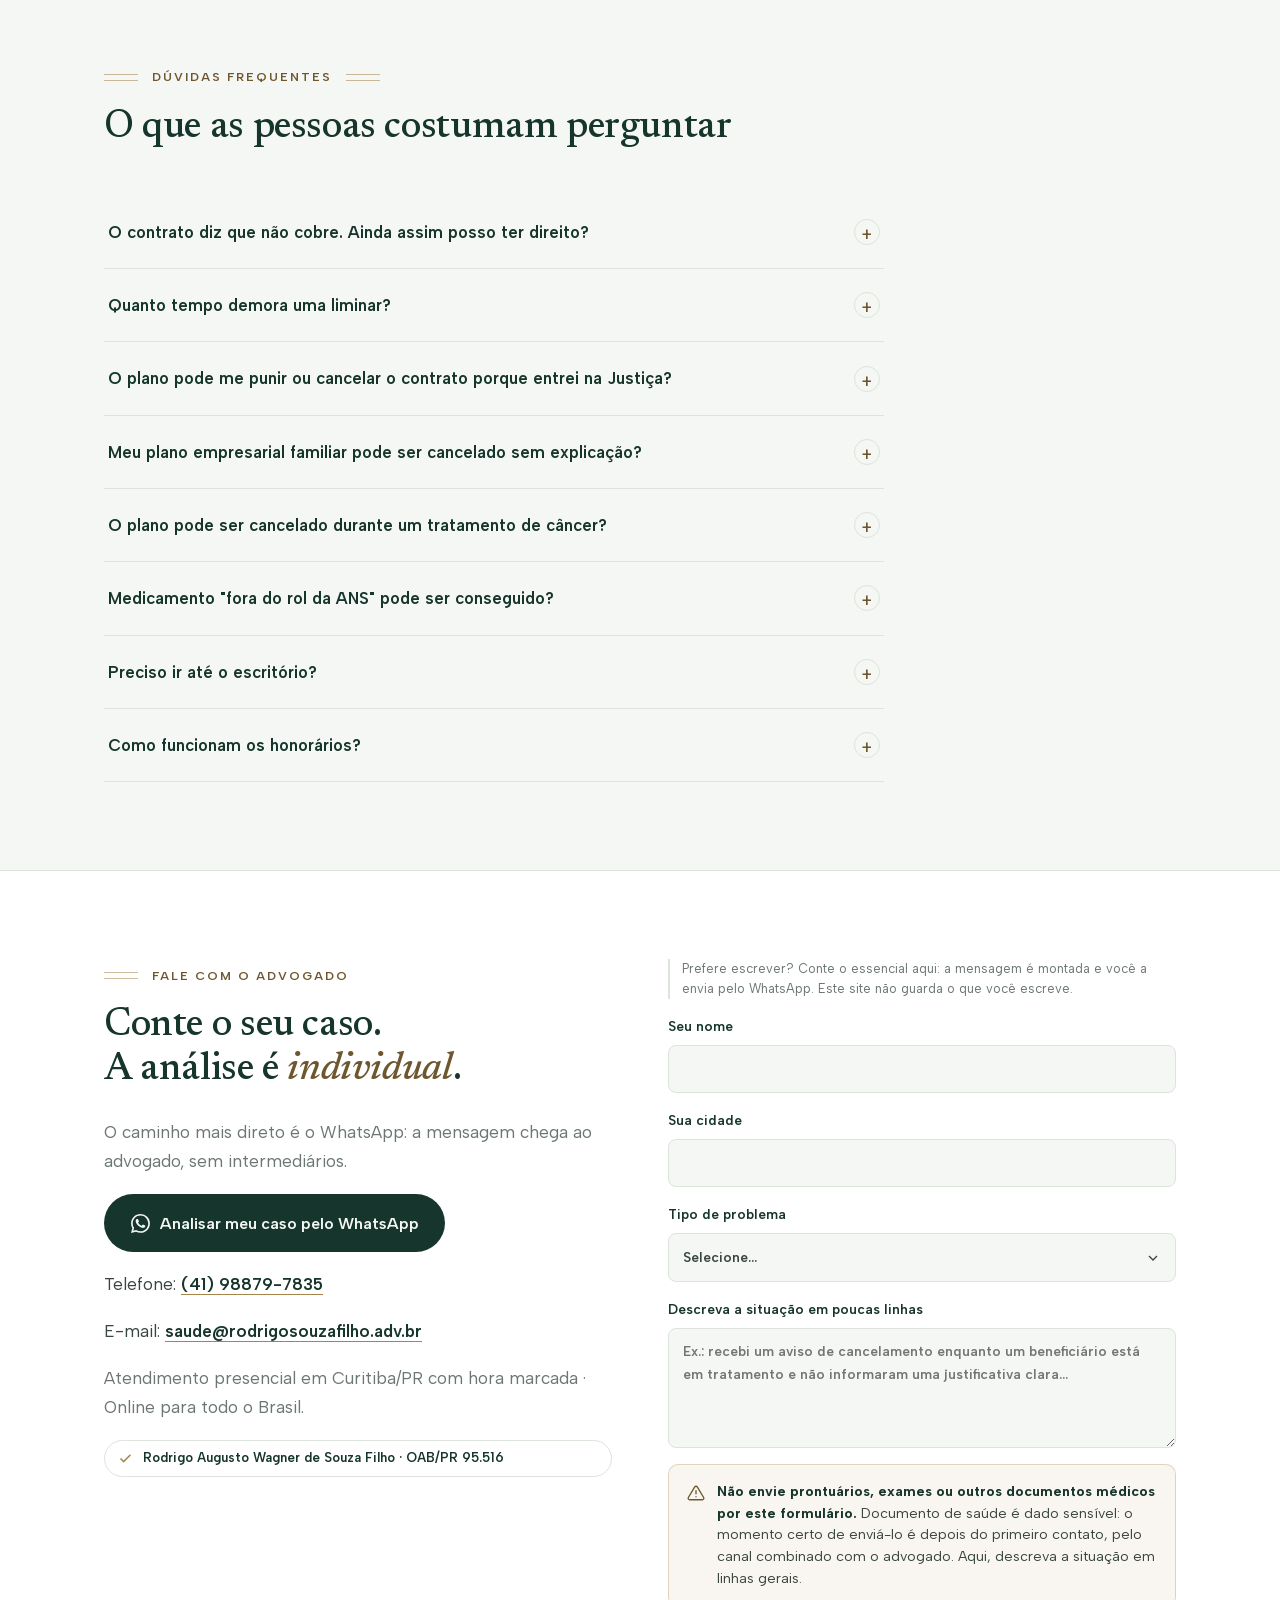
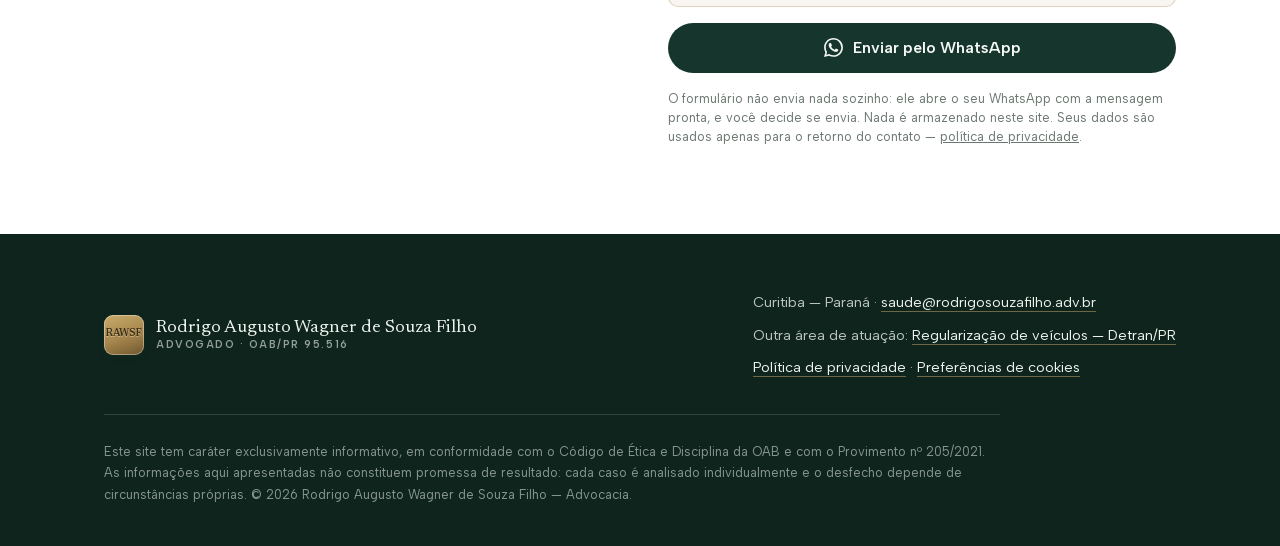
==== commit b415f5e5: "Link do site institucional sai do rodape e vira botao na secao Sobre Mesma posicao do site de carros" ====
--- a/index.html
+++ b/index.html
@@ -298,6 +298,7 @@
         <li><svg viewBox="0 0 24 24" fill="none" stroke="currentColor" stroke-width="2.2" aria-hidden="true"><path d="M20 6 9 17l-5-5"/></svg><span><strong>Atendimento em Curitiba e online</strong> — processos contra planos de saúde podem ser conduzidos a distância, em todo o Brasil.</span></li>
       </ul>
       <p class="selo-oab u-mt-26"><svg viewBox="0 0 24 24" fill="none" stroke="currentColor" stroke-width="2.4" aria-hidden="true"><path d="M20 6 9 17l-5-5"/></svg> Rodrigo Augusto Wagner de Souza Filho · OAB/PR 95.516 · Curitiba/PR</p>
+      <p class="u-mt-20"><a class="btn btn-contorno" href="https://www.rodrigosouzafilho.adv.br">Conhecer o site principal do escritório</a></p>
     </div>
   </div>
 </section>
@@ -508,7 +509,6 @@
       <div>
         <p>Curitiba — Paraná · <a href="mailto:saude@rodrigosouzafilho.adv.br">saude@rodrigosouzafilho.adv.br</a></p>
         <p class="u-mt-8">Outra área de atuação: <a href="https://carrosantigos.rodrigosouzafilho.adv.br">Regularização de veículos — Detran/PR</a></p>
-        <p class="u-mt-8">Site institucional: <a href="https://www.rodrigosouzafilho.adv.br">Rodrigo Augusto Wagner de Souza Filho — Advocacia Civil</a></p>
         <p class="u-mt-8"><a href="/privacidade">Política de privacidade</a> ·
           <a href="/privacidade#cookies">Preferências de cookies</a></p>
       </div>
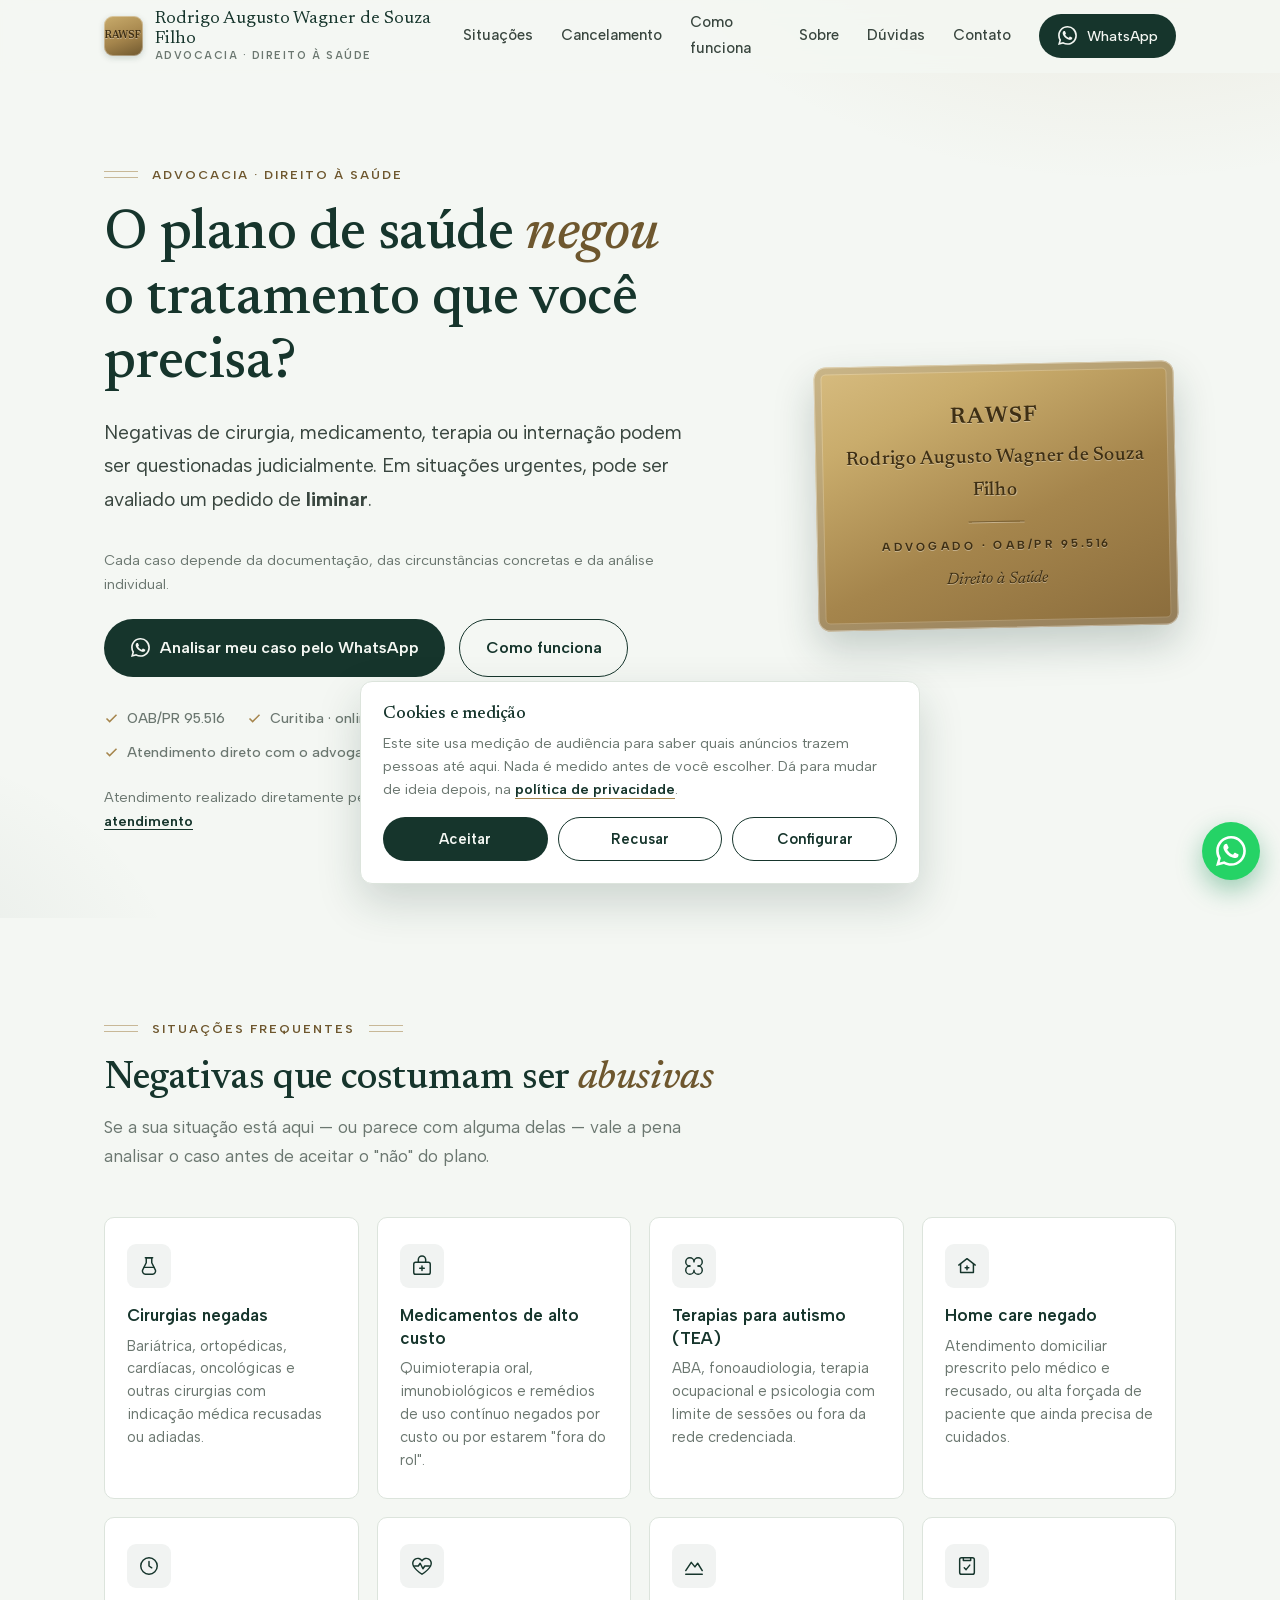
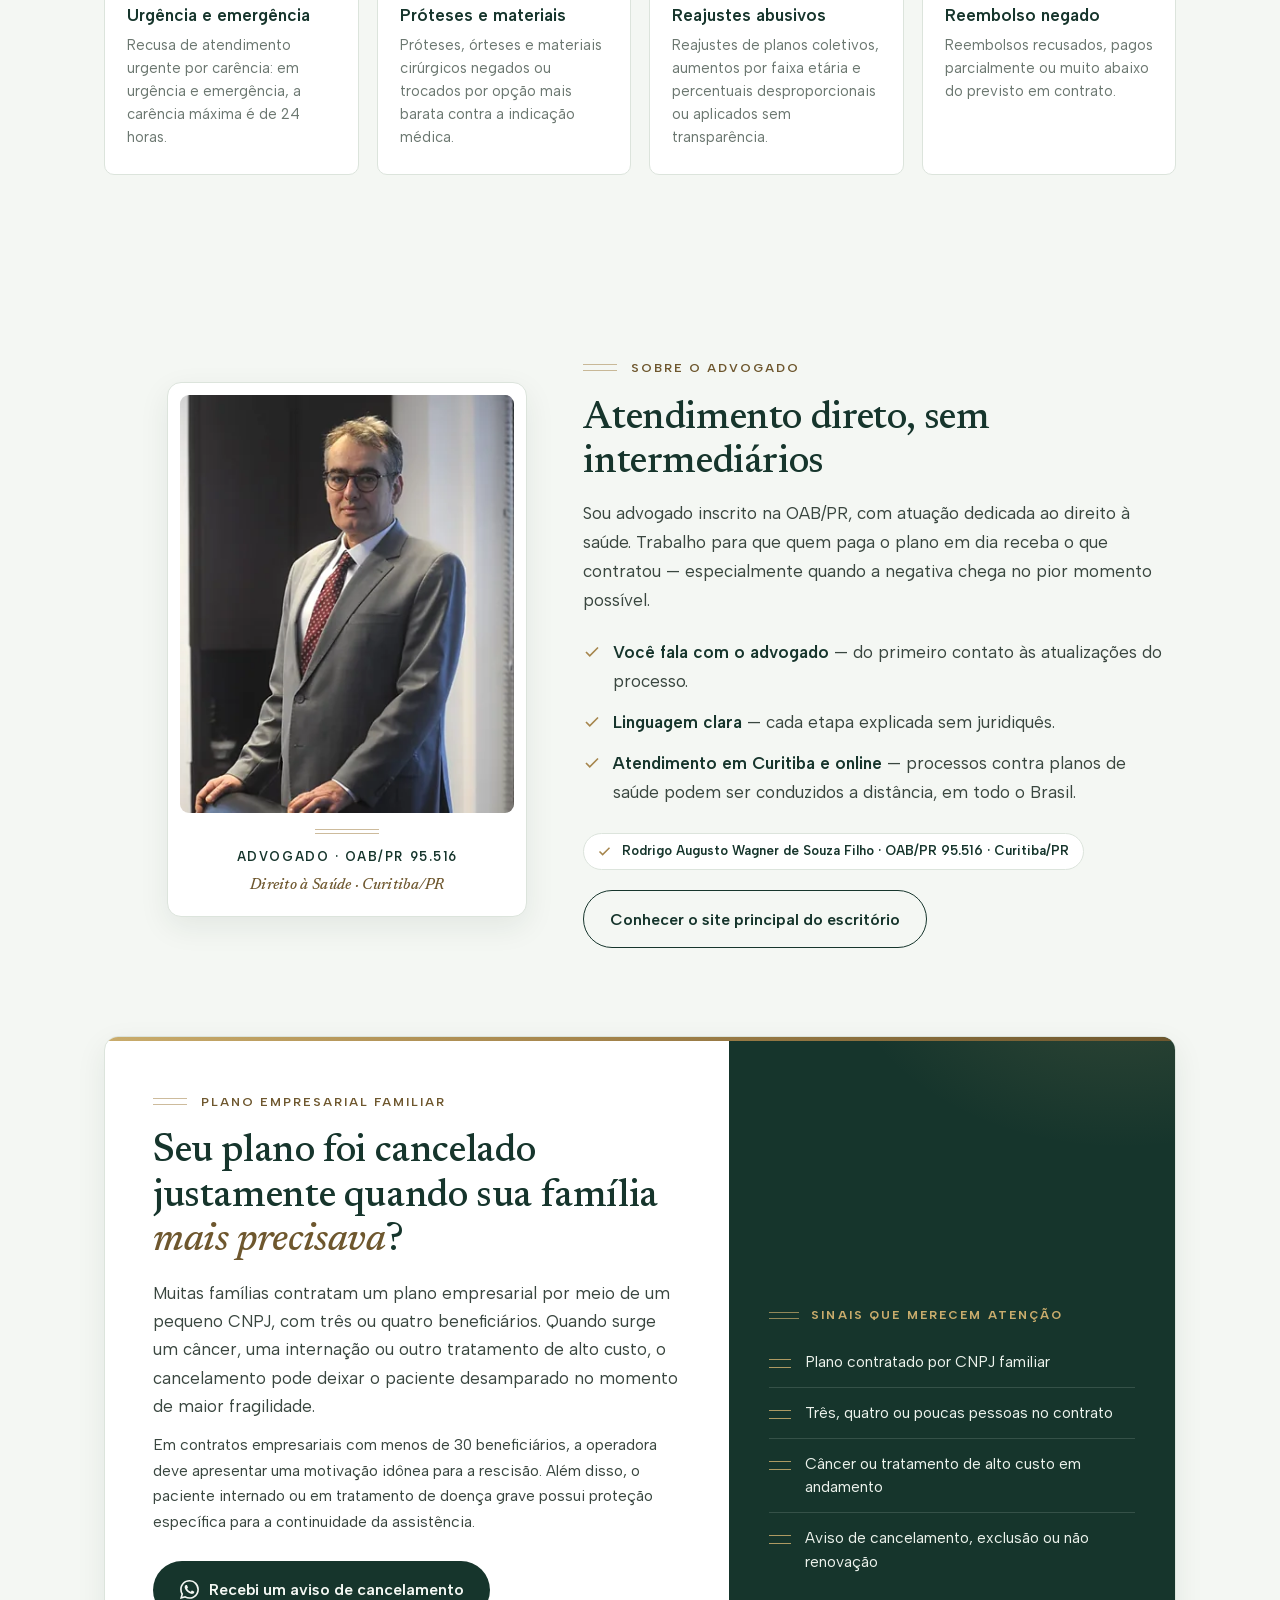
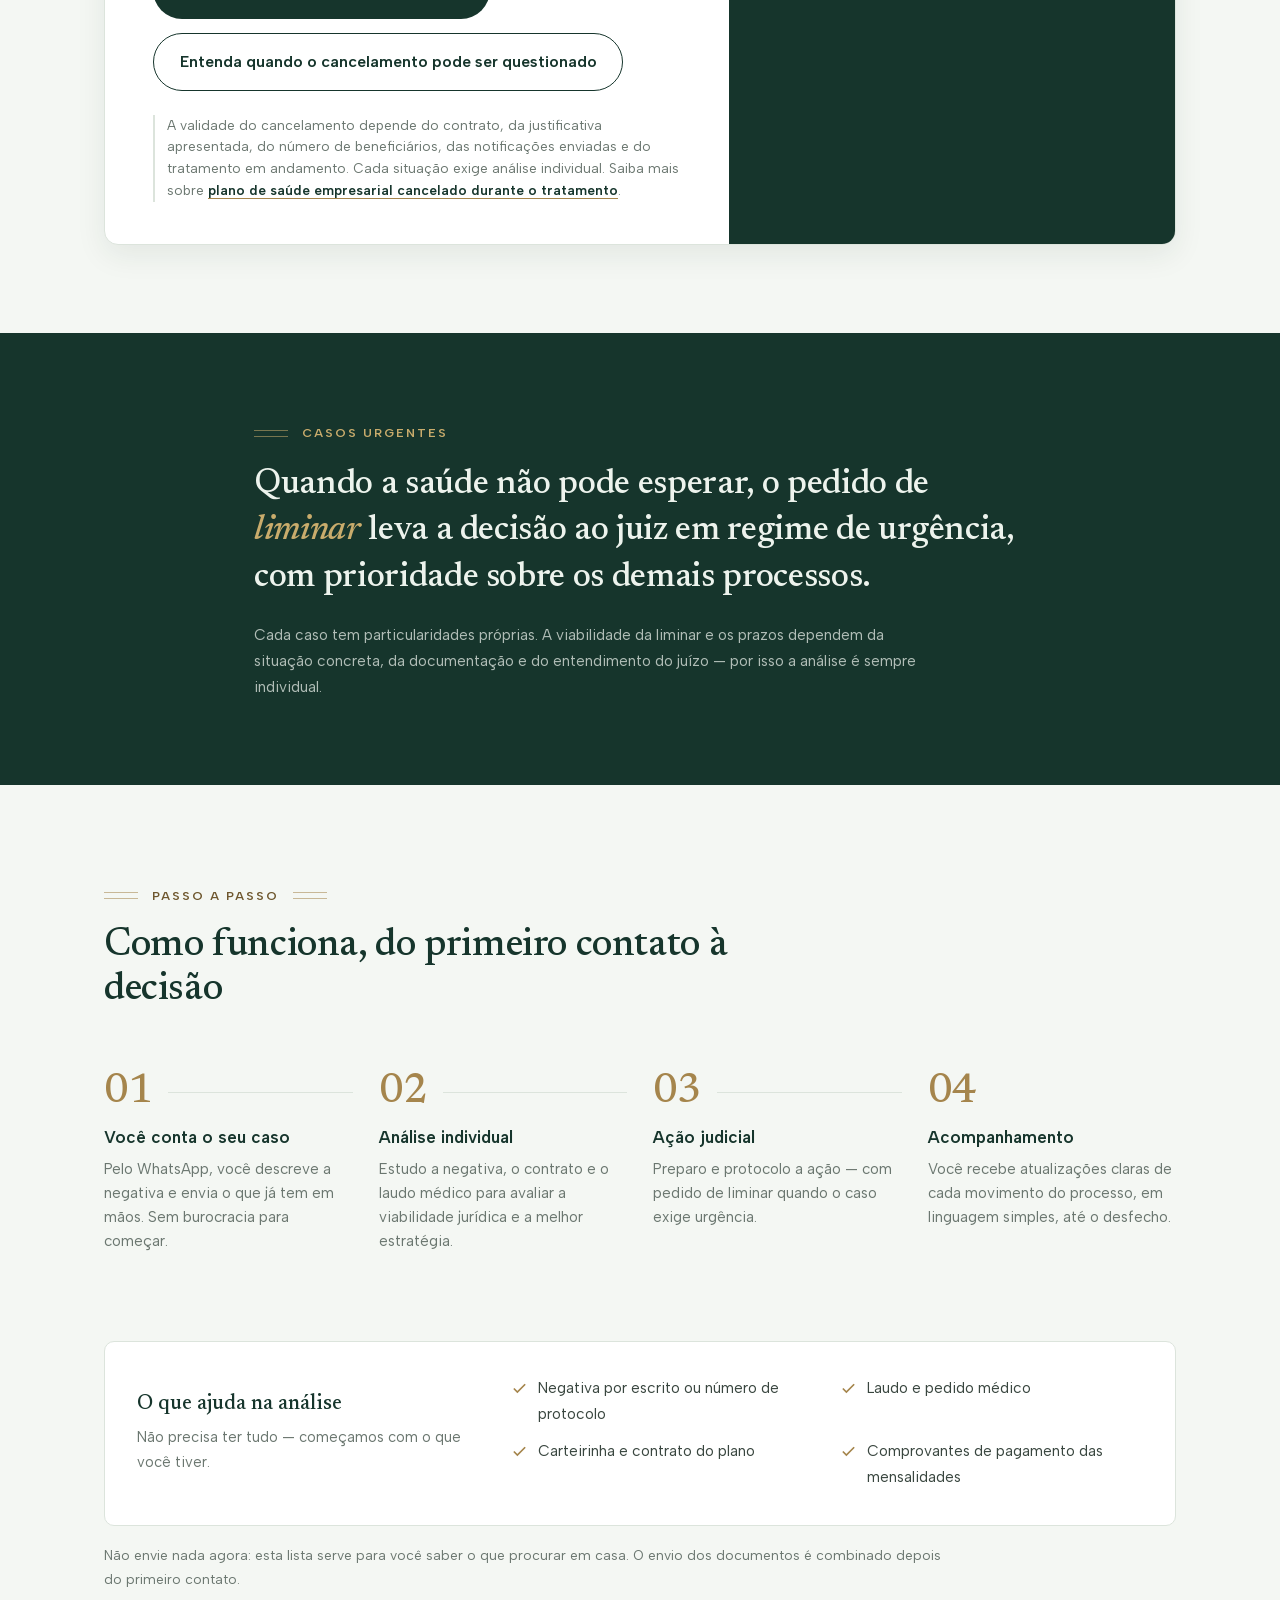
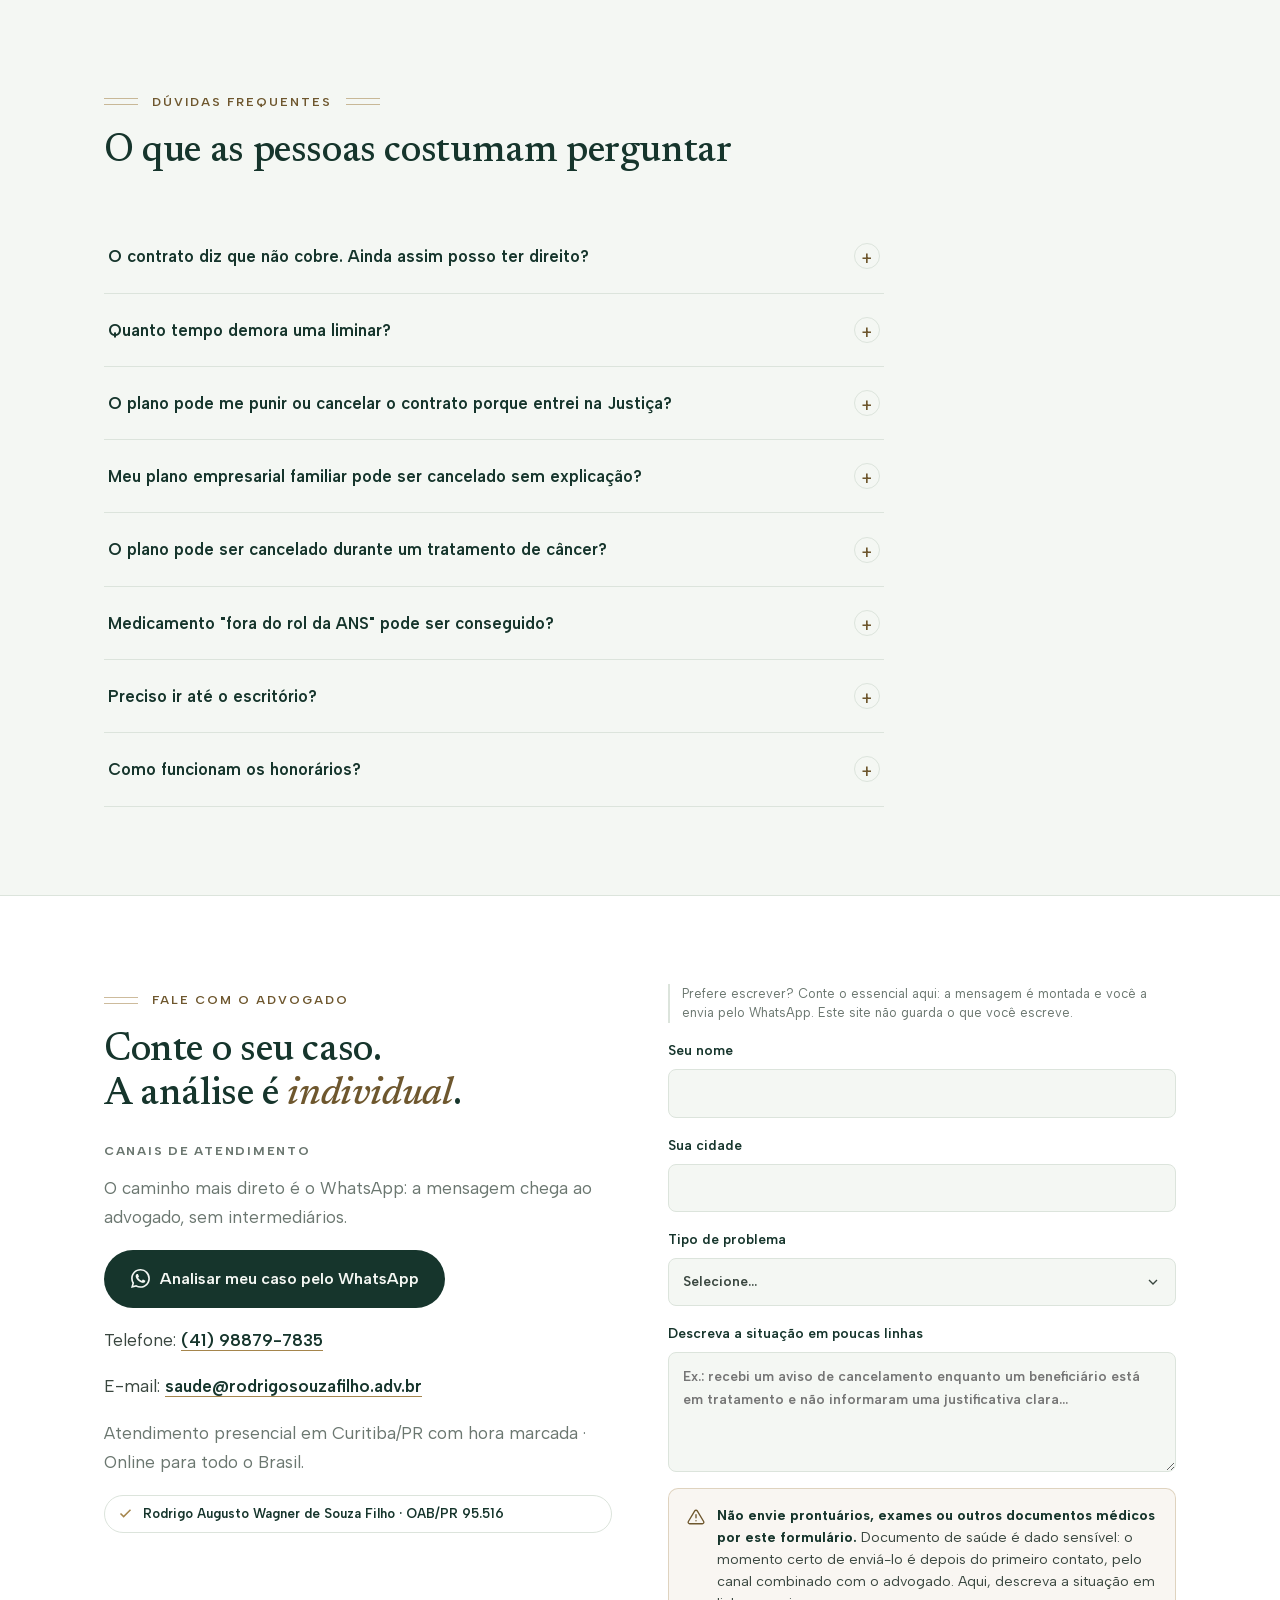
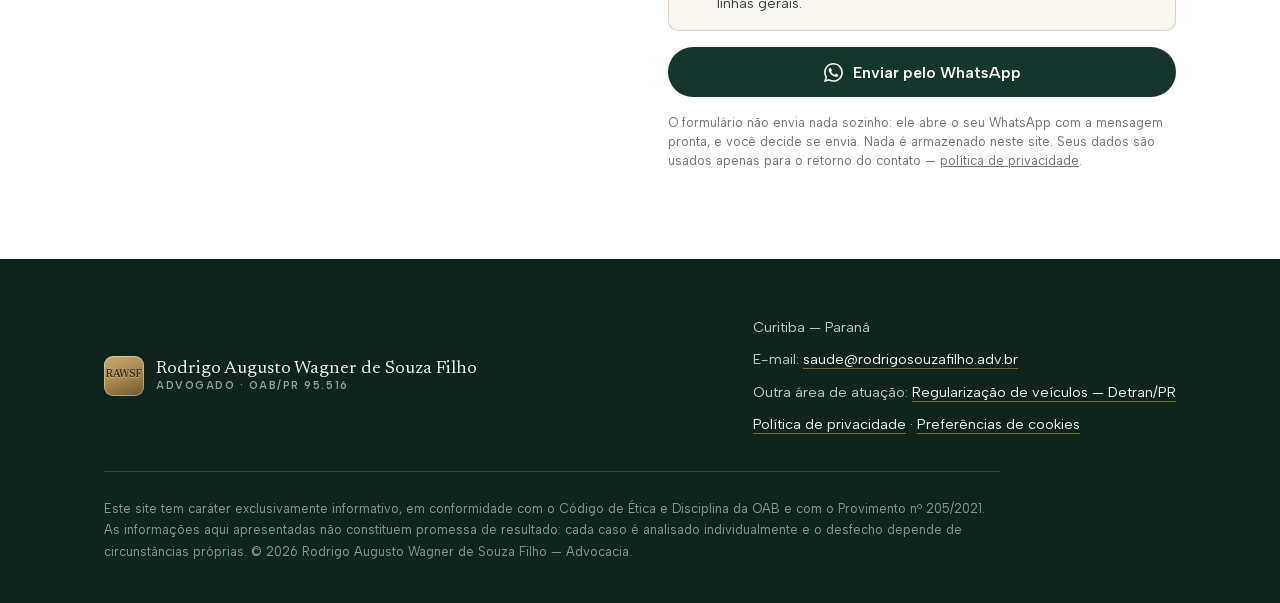
==== commit f0ace942: "Caminho ate os canais de atendimento e evento email_click Menu do desktop ganha o item Contato como " ====
--- a/index.html
+++ b/index.html
@@ -34,7 +34,7 @@
 <link rel="icon" href="assets/favicon.svg" type="image/svg+xml">
 <link rel="preload" href="assets/fontes/albert-sans.woff2" as="font" type="font/woff2" crossorigin>
 <link rel="preload" href="assets/fontes/newsreader-roman.woff2" as="font" type="font/woff2" crossorigin>
-<link rel="stylesheet" href="assets/estilo.css?v=87c04ba0">
+<link rel="stylesheet" href="assets/estilo.css?v=476f183d">
 <script>/* modo-JS com failsafe: se assets/app.js não confirmar que rodou
 (bloqueio, erro de rede), a classe sai e todo o conteúdo fica visível.
 Animações são só aprimoramento progressivo. */
@@ -45,6 +45,8 @@
   "@type": "LegalService",
   "name": "Dr. Rodrigo Augusto Wagner de Souza Filho — Advocacia em Direito à Saúde",
   "description": "Ações judiciais contra planos de saúde: negativas de cobertura, medicamentos de alto custo, terapias, home care, urgência e emergência, cancelamento de planos de saúde empresariais e continuidade de tratamento.",
+  "telephone": "+5541988797835",
+  "email": "saude@rodrigosouzafilho.adv.br",
   "areaServed": [
     "Curitiba",
     "Paraná",
@@ -164,6 +166,7 @@
       <a href="#como-funciona">Como funciona</a>
       <a href="#sobre">Sobre</a>
       <a href="#duvidas">Dúvidas</a>
+      <a href="#contato-final">Contato</a>
       <a class="btn btn-primario" href="https://wa.me/5541988797835?text=Ol%C3%A1%2C%20Dr.%20Rodrigo.%20Vim%20pelo%20site%20de%20Direito%20%C3%A0%20Sa%C3%BAde.%20Meu%20plano%20negou%20uma%20cobertura%20e%20gostaria%20de%20saber%20quais%20documentos%20s%C3%A3o%20necess%C3%A1rios%20para%20analisar%20o%20caso." data-zap data-msg="Olá, Dr. Rodrigo. Vim pelo site de Direito à Saúde. Meu plano negou uma cobertura e gostaria de saber quais documentos são necessários para analisar o caso." data-local="cabecalho" target="_blank" rel="noopener"><svg viewBox="0 0 24 24" fill="currentColor" aria-hidden="true"><path d="M20.5 3.5A11.9 11.9 0 0 0 12 0C5.4 0 .1 5.3.1 11.9c0 2.1.6 4.2 1.6 6L0 24l6.3-1.6c1.7.9 3.7 1.4 5.7 1.4 6.6 0 11.9-5.3 11.9-11.9 0-3.2-1.2-6.2-3.4-8.4ZM12 21.8c-1.8 0-3.5-.5-5-1.4l-.4-.2-3.7 1 1-3.6-.2-.4a9.86 9.86 0 0 1-1.5-5.3C2.2 6.4 6.6 2 12 2c2.6 0 5.1 1 6.9 2.9a9.7 9.7 0 0 1 2.9 7c0 5.5-4.4 9.9-9.8 9.9Zm5.4-7.4c-.3-.1-1.8-.9-2-1-.3-.1-.5-.1-.7.1-.2.3-.8 1-.9 1.2-.2.2-.3.2-.6.1-.3-.2-1.3-.5-2.4-1.5-.9-.8-1.5-1.8-1.7-2.1-.2-.3 0-.5.1-.6l.5-.6c.1-.2.2-.3.3-.5.1-.2 0-.4 0-.5l-1-2.2c-.2-.6-.5-.5-.7-.5h-.6c-.2 0-.5.1-.8.4-.3.3-1 1-1 2.5s1.1 2.9 1.2 3.1c.1.2 2.1 3.2 5.1 4.5.7.3 1.3.5 1.7.6.7.2 1.4.2 1.9.1.6-.1 1.8-.7 2-1.4.3-.7.3-1.3.2-1.4-.1-.2-.3-.2-.6-.4Z"/></svg>WhatsApp</a>
     </nav>
   </div>
@@ -189,7 +192,7 @@
         <li><svg viewBox="0 0 24 24" fill="none" stroke="currentColor" stroke-width="2.4" aria-hidden="true"><path d="M20 6 9 17l-5-5"/></svg>Curitiba · online para todo o Brasil</li>
         <li><svg viewBox="0 0 24 24" fill="none" stroke="currentColor" stroke-width="2.4" aria-hidden="true"><path d="M20 6 9 17l-5-5"/></svg>Atendimento direto com o advogado</li>
       </ul>
-      <p class="muted reveal u-mt-20 u-fs-0-9rem">Atendimento realizado diretamente pelo advogado. <a class="link-sobre" href="#sobre">Sobre o advogado</a></p>
+      <p class="muted reveal u-mt-20 u-fs-0-9rem">Atendimento realizado diretamente pelo advogado. <a class="link-sobre" href="#sobre">Sobre o advogado</a> · <a class="link-contato" href="#contato-final">Canais de atendimento</a></p>
     </div>
     <div class="reveal">
       <div class="placa" role="img" aria-label="Placa de latão: Rodrigo Augusto Wagner de Souza Filho, advogado, OAB/PR 95.516, Direito à Saúde">
@@ -440,11 +443,12 @@
     <div class="reveal">
       <p class="eyebrow eyebrow--right">Fale com o advogado</p>
       <h2>Conte o seu caso.<br>A análise é <em>individual</em>.</h2>
-      <div class="contato-alt u-mt-26">
+      <h3 class="contato-titulo u-mt-26">Canais de atendimento</h3>
+      <div class="contato-alt">
         <p class="muted">O caminho mais direto é o WhatsApp: a mensagem chega ao advogado, sem intermediários.</p>
         <div><a class="btn btn-primario" href="https://wa.me/5541988797835?text=Ol%C3%A1%2C%20Dr.%20Rodrigo.%20Vim%20pelo%20site%20de%20Direito%20%C3%A0%20Sa%C3%BAde.%20Meu%20plano%20negou%20uma%20cobertura%20e%20gostaria%20de%20saber%20quais%20documentos%20s%C3%A3o%20necess%C3%A1rios%20para%20analisar%20o%20caso." data-zap data-msg="Olá, Dr. Rodrigo. Vim pelo site de Direito à Saúde. Meu plano negou uma cobertura e gostaria de saber quais documentos são necessários para analisar o caso." data-local="contato" target="_blank" rel="noopener"><svg viewBox="0 0 24 24" fill="currentColor" aria-hidden="true"><path d="M20.5 3.5A11.9 11.9 0 0 0 12 0C5.4 0 .1 5.3.1 11.9c0 2.1.6 4.2 1.6 6L0 24l6.3-1.6c1.7.9 3.7 1.4 5.7 1.4 6.6 0 11.9-5.3 11.9-11.9 0-3.2-1.2-6.2-3.4-8.4ZM12 21.8c-1.8 0-3.5-.5-5-1.4l-.4-.2-3.7 1 1-3.6-.2-.4a9.86 9.86 0 0 1-1.5-5.3C2.2 6.4 6.6 2 12 2c2.6 0 5.1 1 6.9 2.9a9.7 9.7 0 0 1 2.9 7c0 5.5-4.4 9.9-9.8 9.9Zm5.4-7.4c-.3-.1-1.8-.9-2-1-.3-.1-.5-.1-.7.1-.2.3-.8 1-.9 1.2-.2.2-.3.2-.6.1-.3-.2-1.3-.5-2.4-1.5-.9-.8-1.5-1.8-1.7-2.1-.2-.3 0-.5.1-.6l.5-.6c.1-.2.2-.3.3-.5.1-.2 0-.4 0-.5l-1-2.2c-.2-.6-.5-.5-.7-.5h-.6c-.2 0-.5.1-.8.4-.3.3-1 1-1 2.5s1.1 2.9 1.2 3.1c.1.2 2.1 3.2 5.1 4.5.7.3 1.3.5 1.7.6.7.2 1.4.2 1.9.1.6-.1 1.8-.7 2-1.4.3-.7.3-1.3.2-1.4-.1-.2-.3-.2-.6-.4Z"/></svg>Analisar meu caso pelo WhatsApp</a></div>
         <p>Telefone: <a href="tel:+5541988797835" data-fone data-local="contato">(41) 98879-7835</a></p>
-        <p>E-mail: <a href="mailto:saude@rodrigosouzafilho.adv.br">saude@rodrigosouzafilho.adv.br</a></p>
+        <p>E-mail: <a href="mailto:saude@rodrigosouzafilho.adv.br" data-email data-local="contato">saude@rodrigosouzafilho.adv.br</a></p>
         <p class="muted">Atendimento presencial em Curitiba/PR com hora marcada · Online para todo o Brasil.</p>
         <p class="selo-oab"><svg viewBox="0 0 24 24" fill="none" stroke="currentColor" stroke-width="2.4" aria-hidden="true"><path d="M20 6 9 17l-5-5"/></svg> Rodrigo Augusto Wagner de Souza Filho · OAB/PR 95.516</p>
       </div>
@@ -507,7 +511,8 @@
         <span class="marca-nome">Rodrigo Augusto Wagner de Souza Filho<small>Advogado · OAB/PR 95.516</small></span>
       </div>
       <div>
-        <p>Curitiba — Paraná · <a href="mailto:saude@rodrigosouzafilho.adv.br">saude@rodrigosouzafilho.adv.br</a></p>
+        <p>Curitiba — Paraná</p>
+        <p class="u-mt-8">E-mail: <a href="mailto:saude@rodrigosouzafilho.adv.br" data-email data-local="rodape">saude@rodrigosouzafilho.adv.br</a></p>
         <p class="u-mt-8">Outra área de atuação: <a href="https://carrosantigos.rodrigosouzafilho.adv.br">Regularização de veículos — Detran/PR</a></p>
         <p class="u-mt-8"><a href="/privacidade">Política de privacidade</a> ·
           <a href="/privacidade#cookies">Preferências de cookies</a></p>
@@ -551,6 +556,6 @@
 </div>
 
 <script src="config.js"></script>
-<script src="assets/app.js?v=9052e861" defer></script>
+<script src="assets/app.js?v=0ee898d3" defer></script>
 </body>
 </html>
--- a/assets/estilo.css
+++ b/assets/estilo.css
@@ -122,6 +122,7 @@
 /* Botão primário dentro do menu e do bloco de contato: os seletores .nav a e .contato-alt a
    são mais específicos que .btn-primario e herdavam cor de link (texto escuro sobre fundo escuro). */
 .nav .btn-primario,.nav .btn-primario:hover,.contato-alt .btn-primario,.contato-alt .btn-primario:hover{color:var(--porcelana);border-bottom-color:transparent}
+.contato-titulo{font-size:.78rem;letter-spacing:.14em;text-transform:uppercase;font-weight:700;color:var(--suave);margin:0 0 14px}
 .btn:focus-visible,a:focus-visible,summary:focus-visible,button:focus-visible{outline:3px solid var(--latao);outline-offset:3px;border-radius:6px}
 
 /* ---------- hero ---------- */
@@ -304,6 +305,10 @@
 /* link de texto no hero para a seção Sobre (aparece também no celular,
    onde o menu some) */
 .link-sobre{color:var(--pinheiro);font-weight:600;text-decoration:underline;text-underline-offset:3px;white-space:nowrap}
+/* Mesmo tratamento do link acima, sem o nowrap: o rótulo é mais longo e
+   precisa poder quebrar em telas estreitas. */
+.link-contato{color:var(--pinheiro);font-weight:600;text-decoration:underline;text-underline-offset:3px}
+.link-contato:hover{color:var(--latao-escuro)}
 .link-sobre:hover{color:var(--latao-escuro)}
 
 /* ---------- utilitários ---------- */
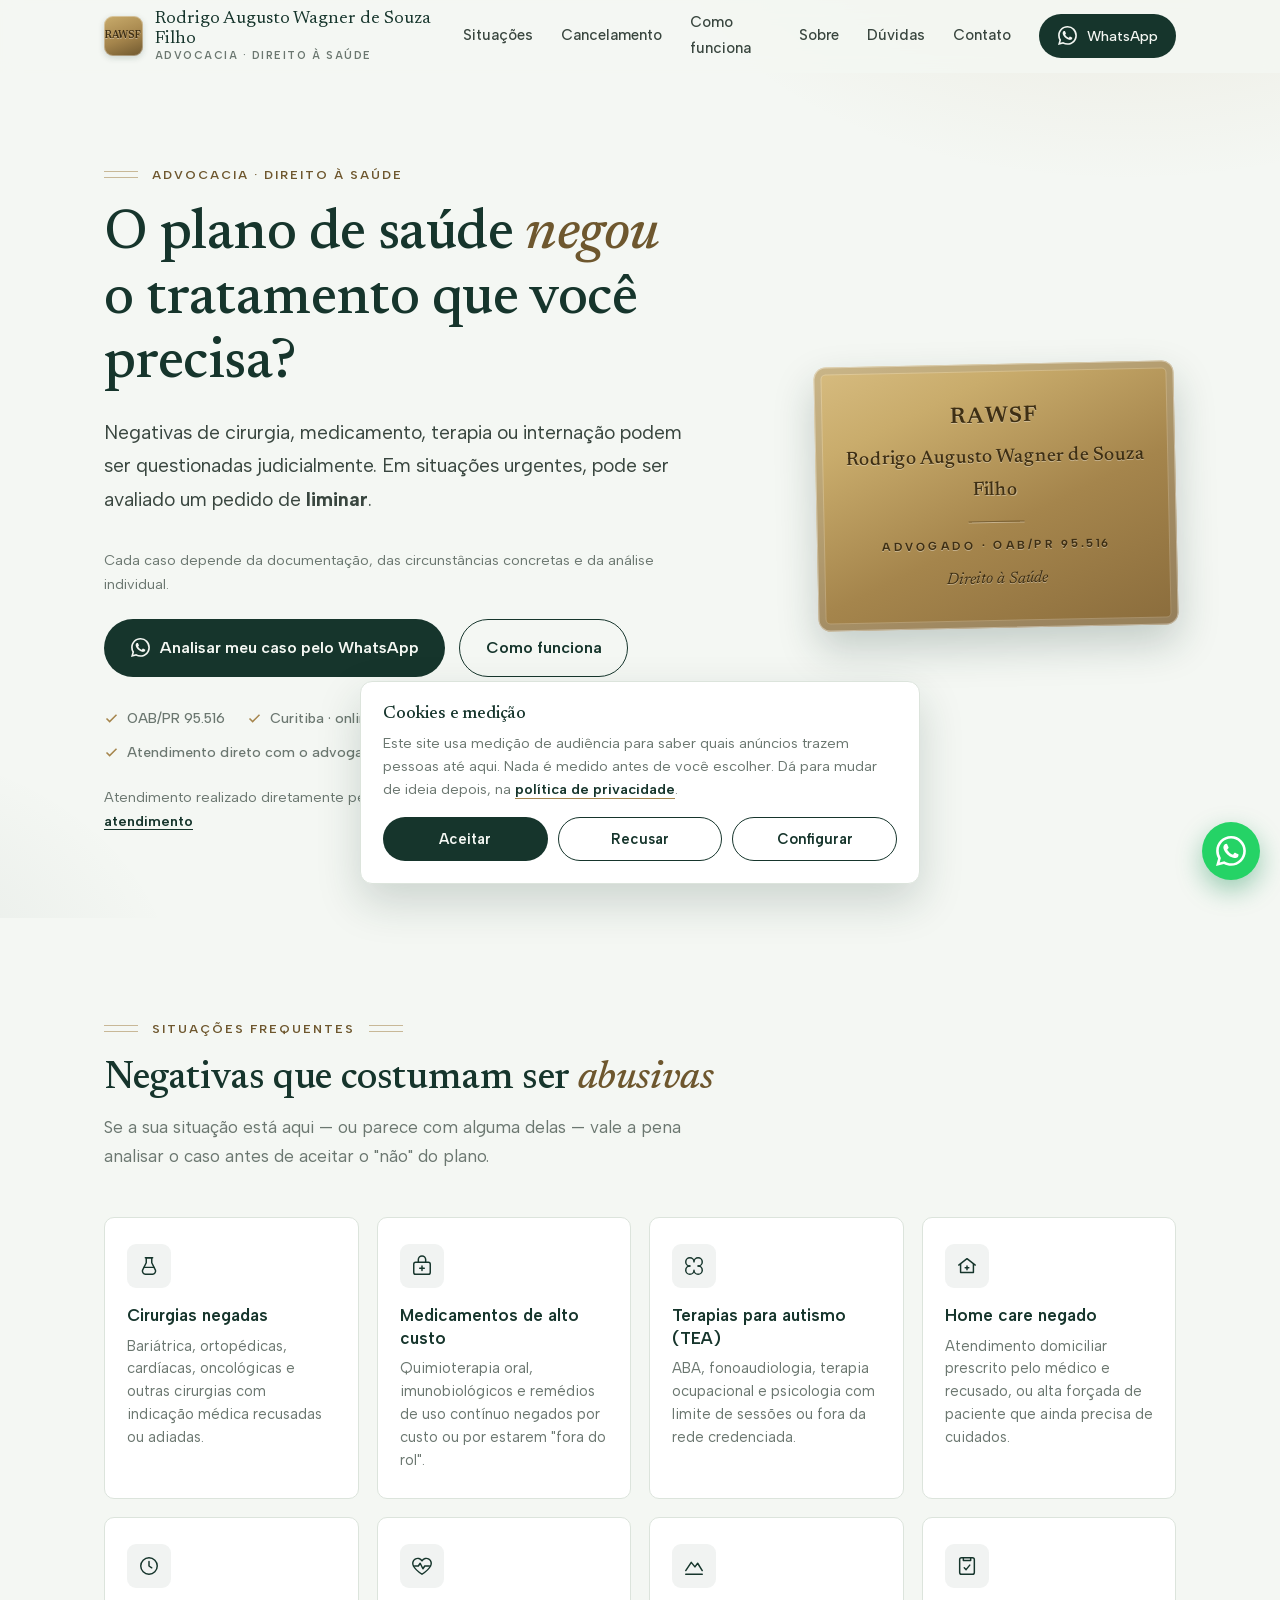
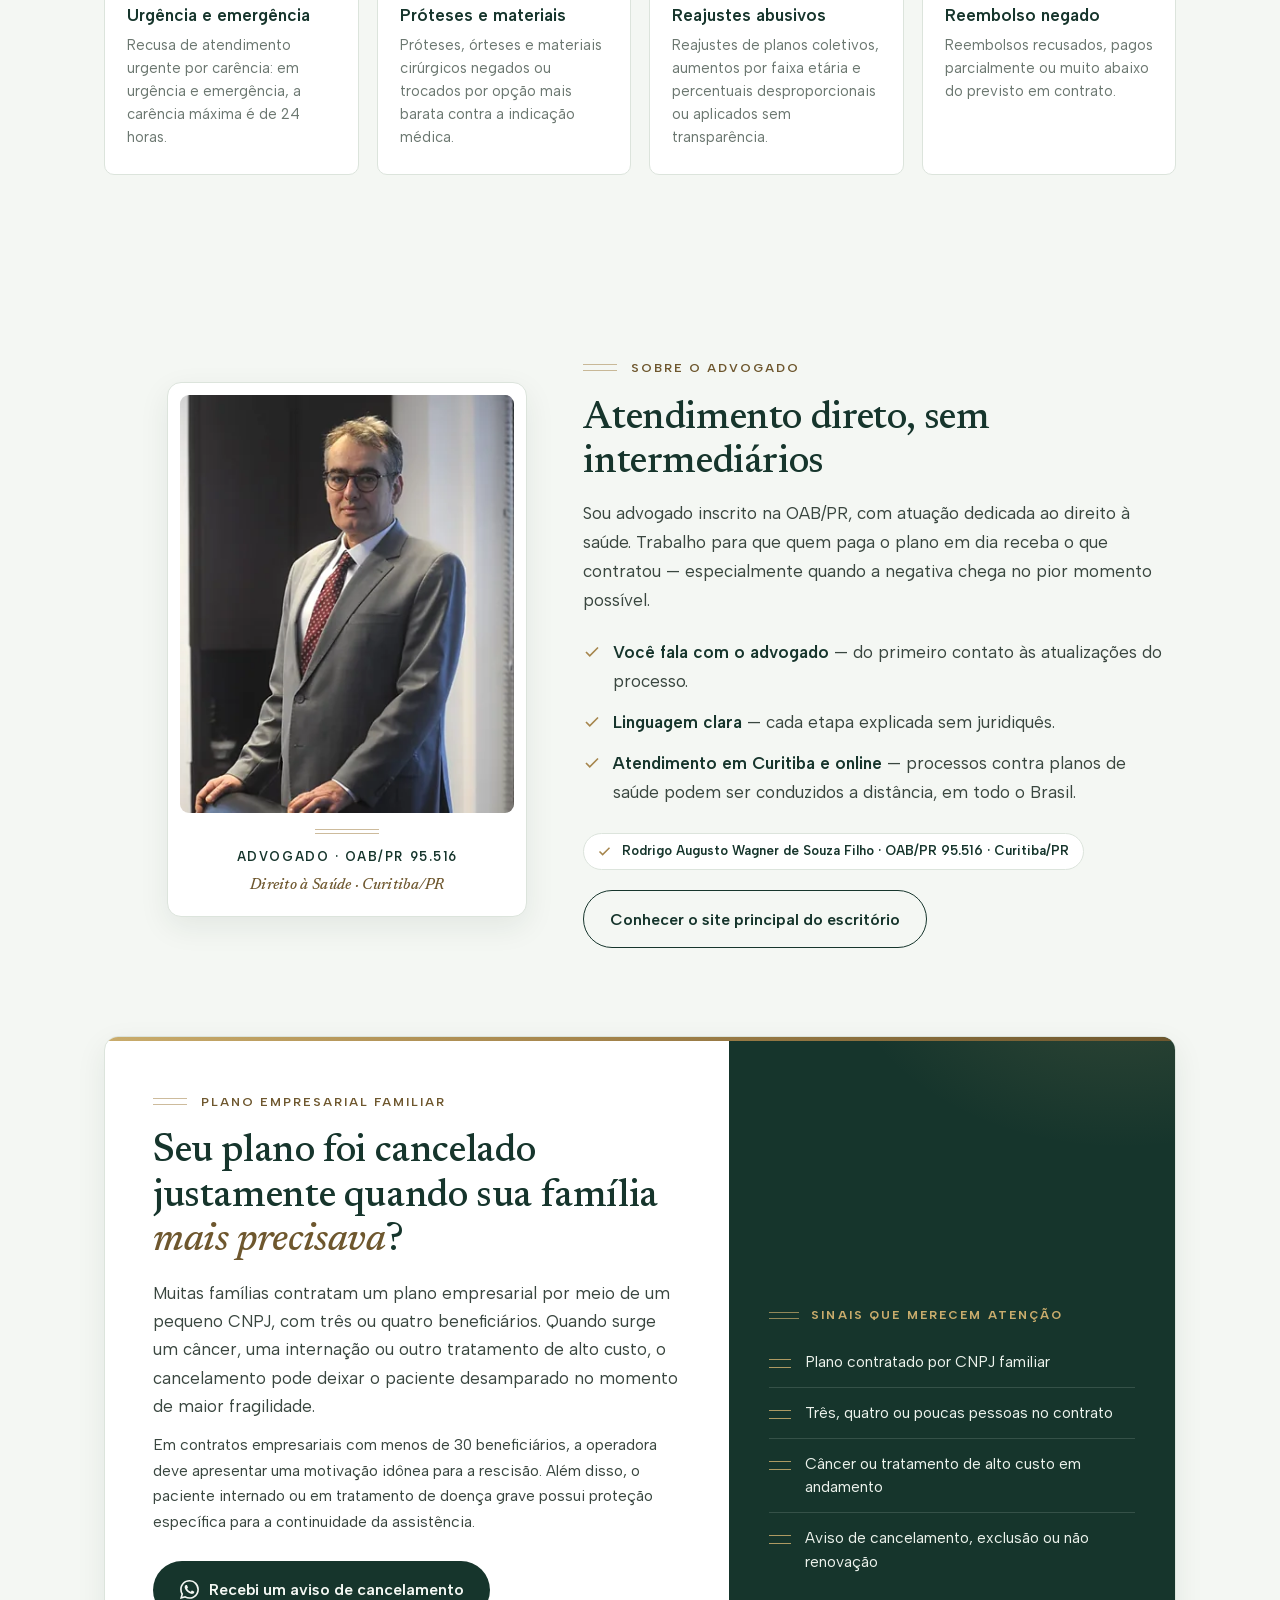
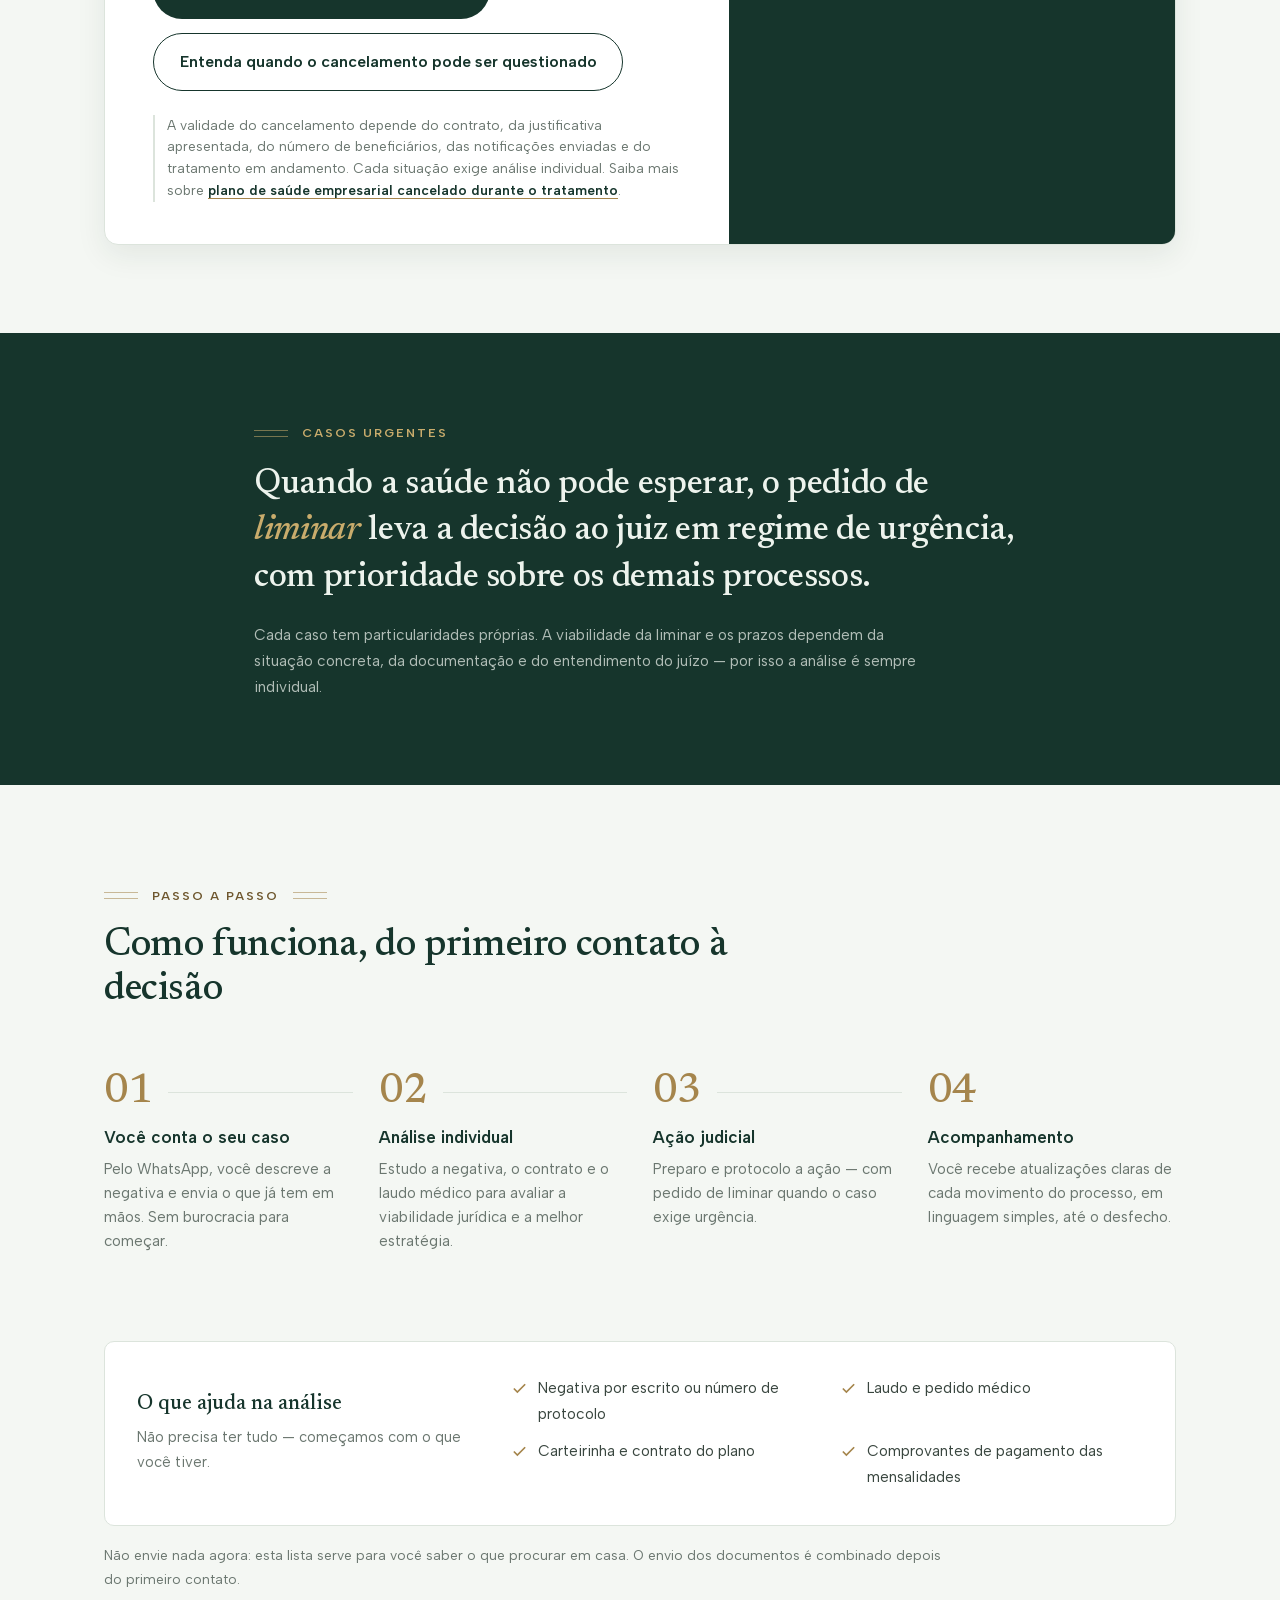
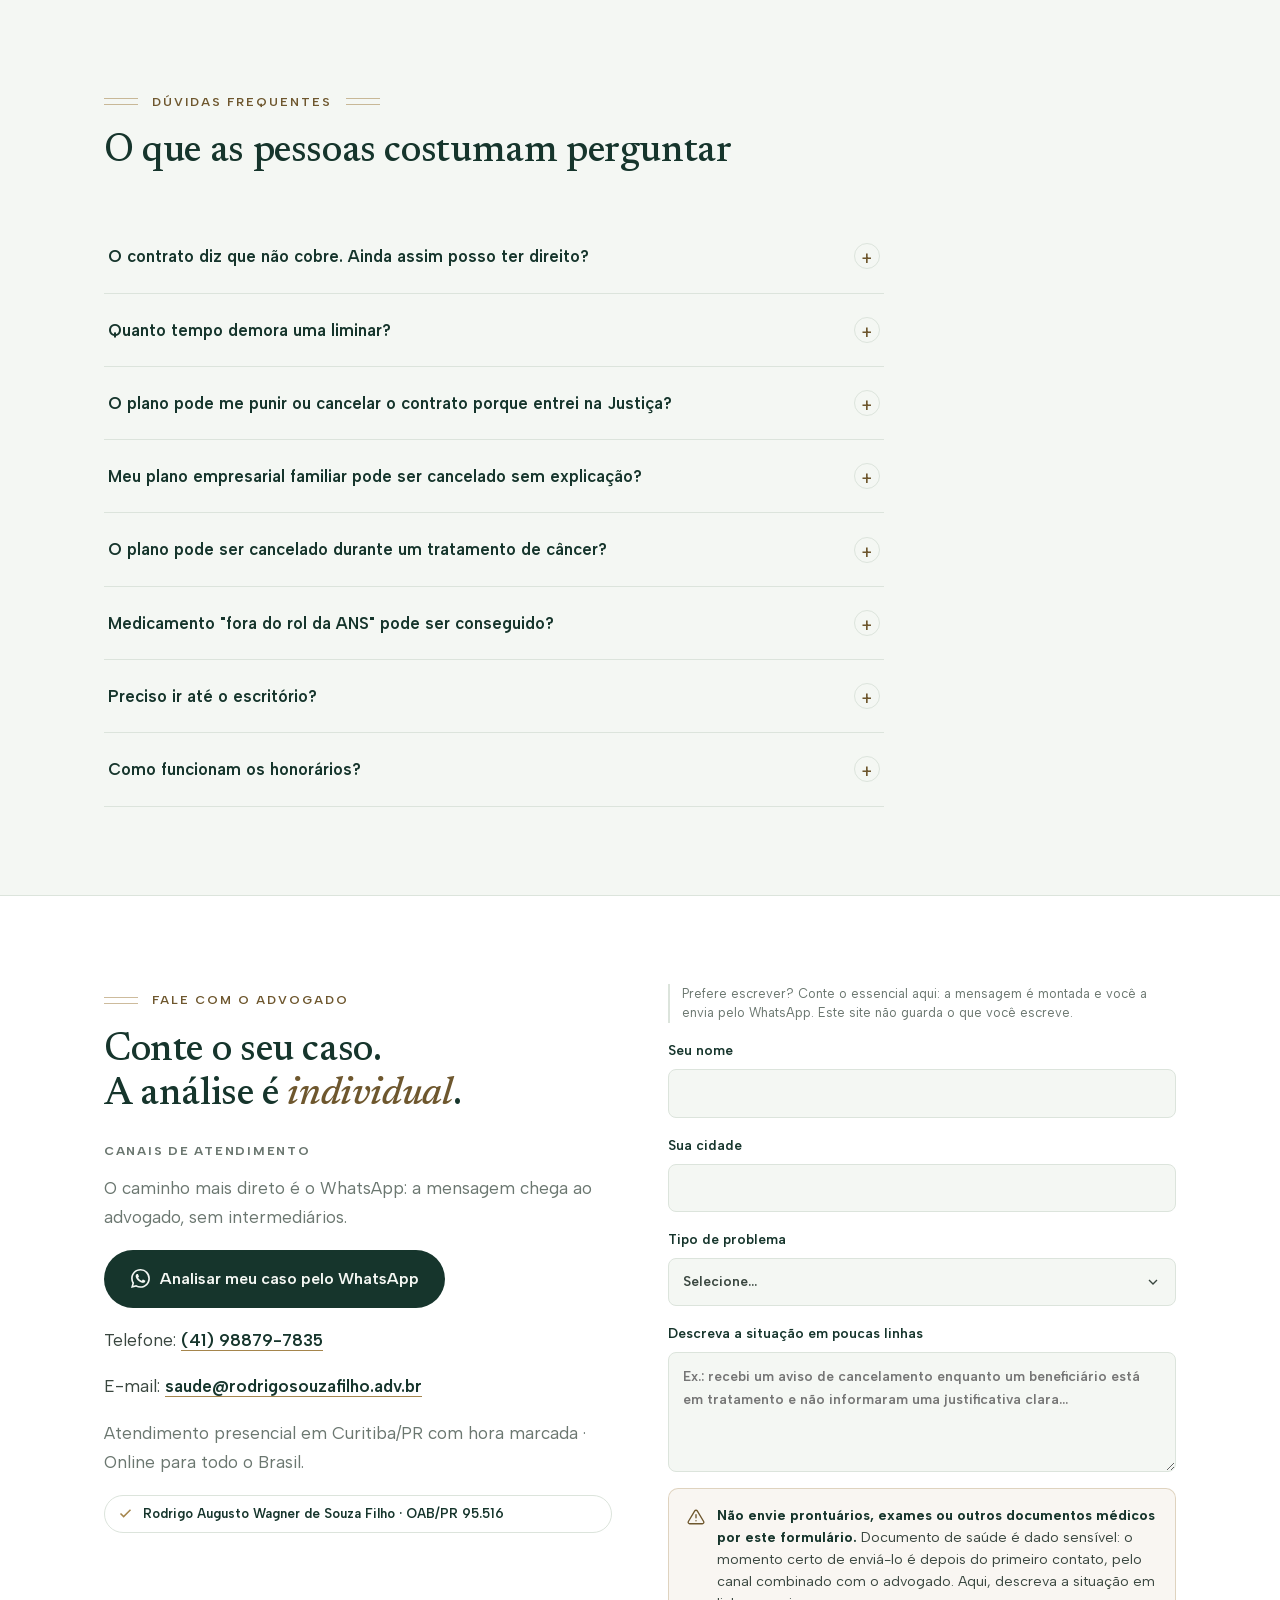
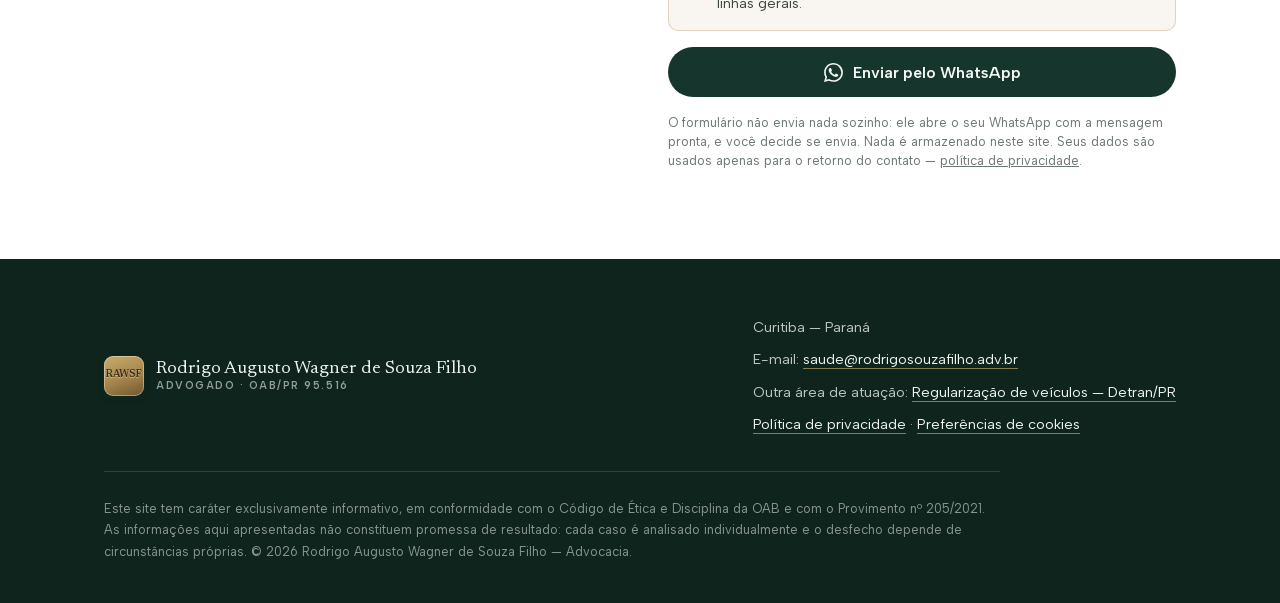
==== commit fd4debfb: "Pagina de erro propria, caminho de contato nas paginas internas e ajustes de privacidade PAGINA 404:" ====
--- a/index.html
+++ b/index.html
@@ -34,7 +34,7 @@
 <link rel="icon" href="assets/favicon.svg" type="image/svg+xml">
 <link rel="preload" href="assets/fontes/albert-sans.woff2" as="font" type="font/woff2" crossorigin>
 <link rel="preload" href="assets/fontes/newsreader-roman.woff2" as="font" type="font/woff2" crossorigin>
-<link rel="stylesheet" href="assets/estilo.css?v=476f183d">
+<link rel="stylesheet" href="assets/estilo.css?v=d70f873a">
 <script>/* modo-JS com failsafe: se assets/app.js não confirmar que rodou
 (bloqueio, erro de rede), a classe sai e todo o conteúdo fica visível.
 Animações são só aprimoramento progressivo. */
@@ -71,6 +71,7 @@
   "provider": {
     "@type": "Attorney",
     "name": "Rodrigo Augusto Wagner de Souza Filho",
+    "identifier": "OAB/PR 95.516",
     "areaServed": [
       "Curitiba",
       "Paraná",
@@ -438,11 +439,11 @@
 <!-- A seção de contato inteira (inclusive o formulário, cuja única ação é
      abrir o WhatsApp) só é publicada quando há número em config.js. -->
 <!-- ================= CONTATO ================= -->
-<section class="secao contato" id="contato-final">
+<section class="secao contato" id="contato-final" aria-labelledby="tituloContato">
   <div class="container contato-grid">
     <div class="reveal">
       <p class="eyebrow eyebrow--right">Fale com o advogado</p>
-      <h2>Conte o seu caso.<br>A análise é <em>individual</em>.</h2>
+      <h2 id="tituloContato">Conte o seu caso.<br>A análise é <em>individual</em>.</h2>
       <h3 class="contato-titulo u-mt-26">Canais de atendimento</h3>
       <div class="contato-alt">
         <p class="muted">O caminho mais direto é o WhatsApp: a mensagem chega ao advogado, sem intermediários.</p>
@@ -556,6 +557,6 @@
 </div>
 
 <script src="config.js"></script>
-<script src="assets/app.js?v=0ee898d3" defer></script>
+<script src="assets/app.js?v=2df83206" defer></script>
 </body>
 </html>
--- a/assets/estilo.css
+++ b/assets/estilo.css
@@ -263,7 +263,9 @@
 
 /* footer */
 .rodape{background:var(--pinheiro-2);color:rgba(237,243,237,.78);padding:56px 0 40px;font-size:.9rem}
-.rodape a{color:#EDF3ED;text-decoration:none;border-bottom:1px solid rgba(201,172,108,.5)}
+/* Opacidade do sublinhado subiu de .5 para .65: a .5 o contraste do fio contra
+   o fundo do rodapé media 2,87:1, abaixo do mínimo de 3:1 para elemento gráfico. */
+.rodape a{color:#EDF3ED;text-decoration:none;border-bottom:1px solid rgba(201,172,108,.65)}
 .rodape a:hover{border-bottom-color:var(--latao-claro)}
 .rodape-grid{display:flex;flex-wrap:wrap;gap:32px;justify-content:space-between;margin-bottom:34px}
 .rodape .marca-nome{color:#EDF3ED}
@@ -587,6 +589,11 @@
 .band--cta h2{color:#EDF3ED;font-size:clamp(1.55rem,3vw,2.2rem);line-height:1.28}
 .band--cta p{margin-top:16px;color:rgba(237,243,237,.8);max-width:46em}
 .band--cta .btn{margin-top:28px}
+/* Link comum dentro da faixa escura. Sem esta regra ele herda a cor de link do
+   corpo, que é escura, e some no fundo escuro — o mesmo tipo de armadilha que
+   apagou os botões de WhatsApp em 18/09/2026. */
+.band--cta a:not(.btn){color:var(--latao-claro);text-decoration:underline;text-underline-offset:3px}
+.band--cta a:not(.btn):hover{color:#fff}
 .btn-invertido{background:var(--porcelana);color:var(--pinheiro)}
 .btn-invertido:hover{background:#fff;transform:translateY(-2px);box-shadow:0 12px 26px rgba(0,0,0,.3)}
 
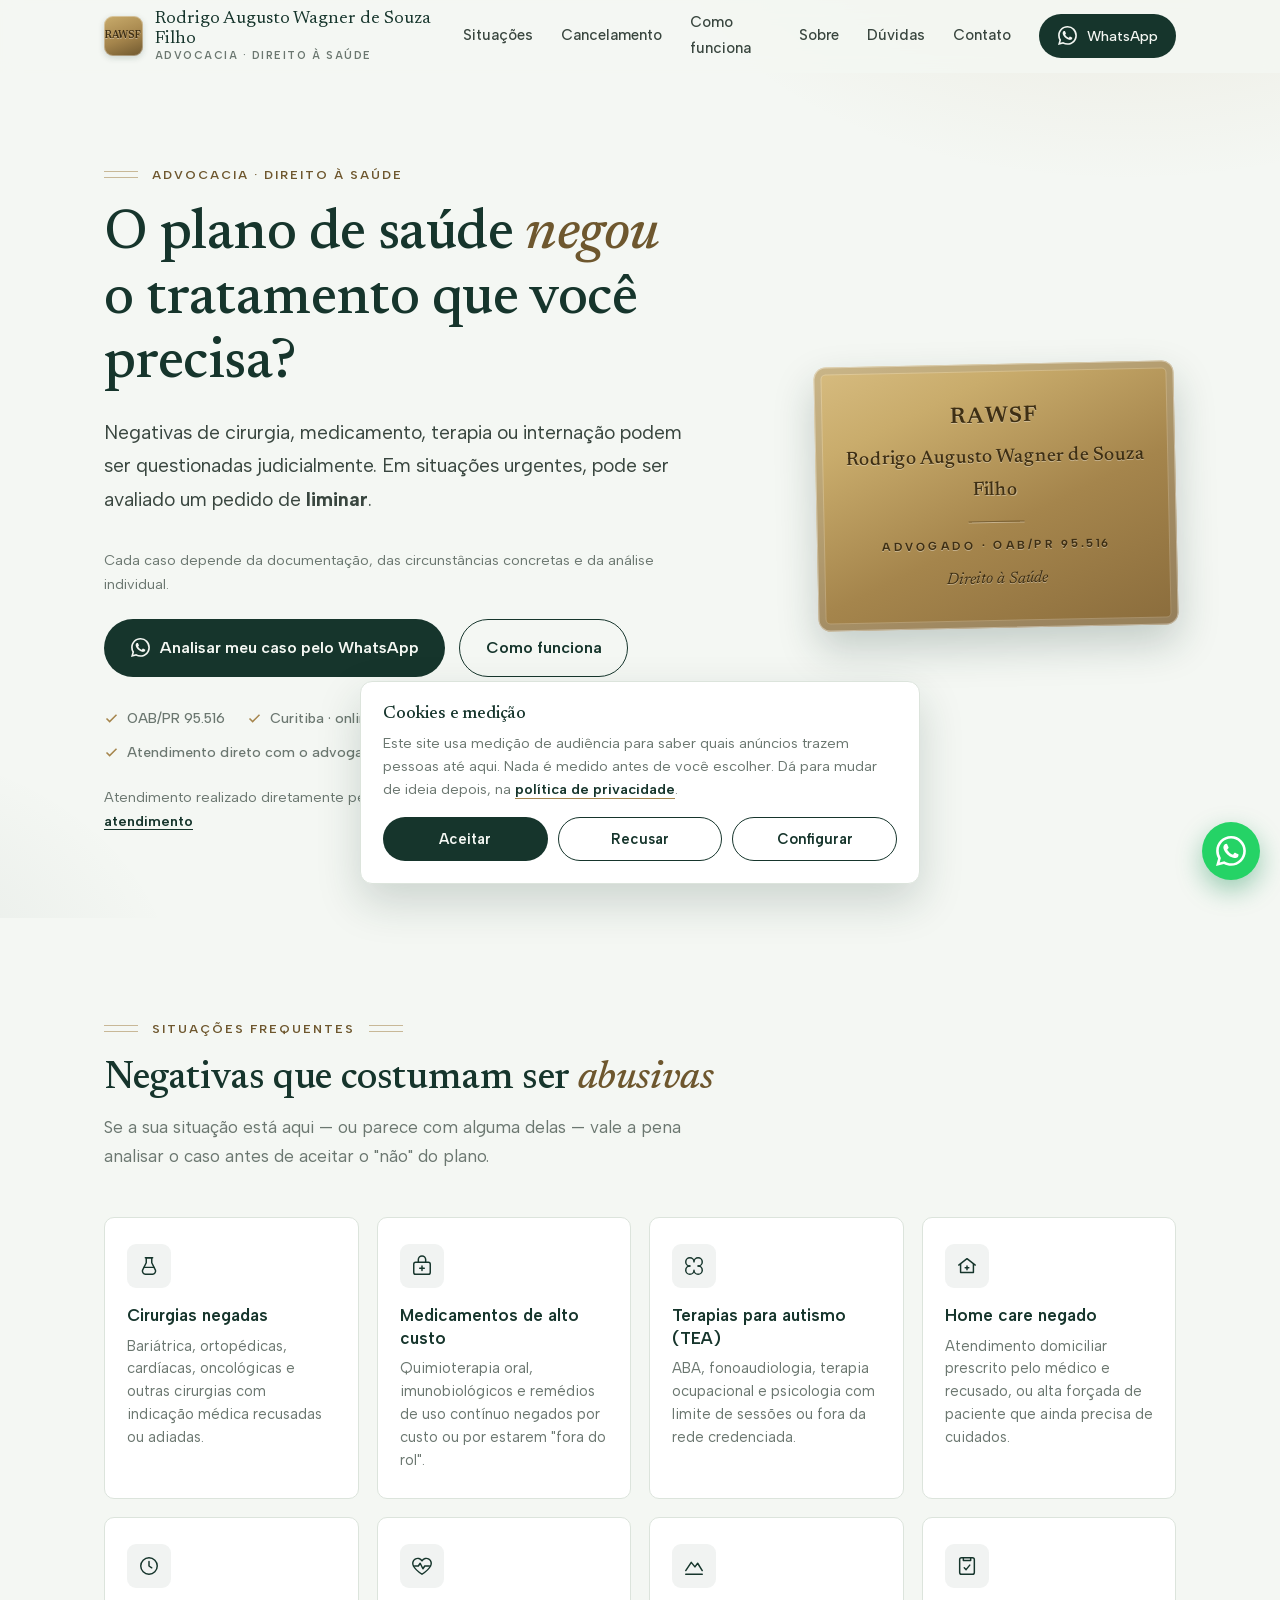
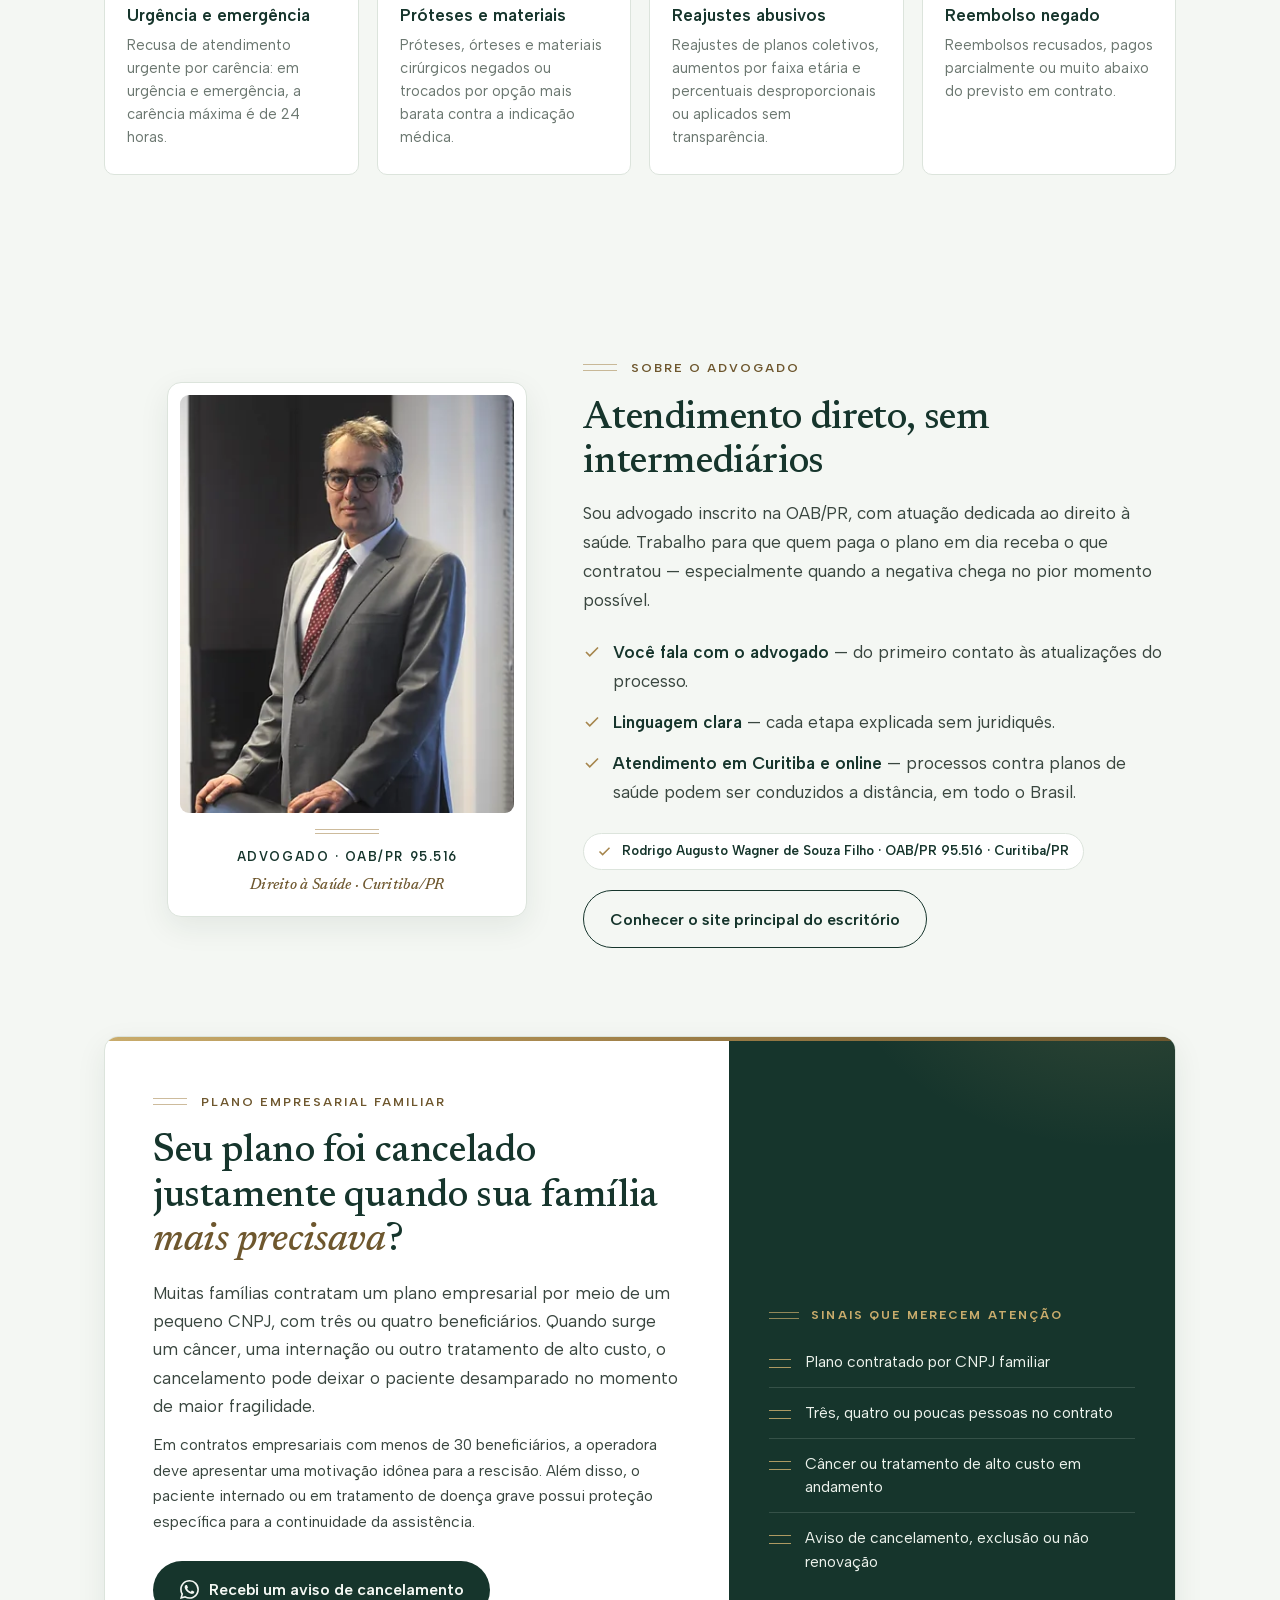
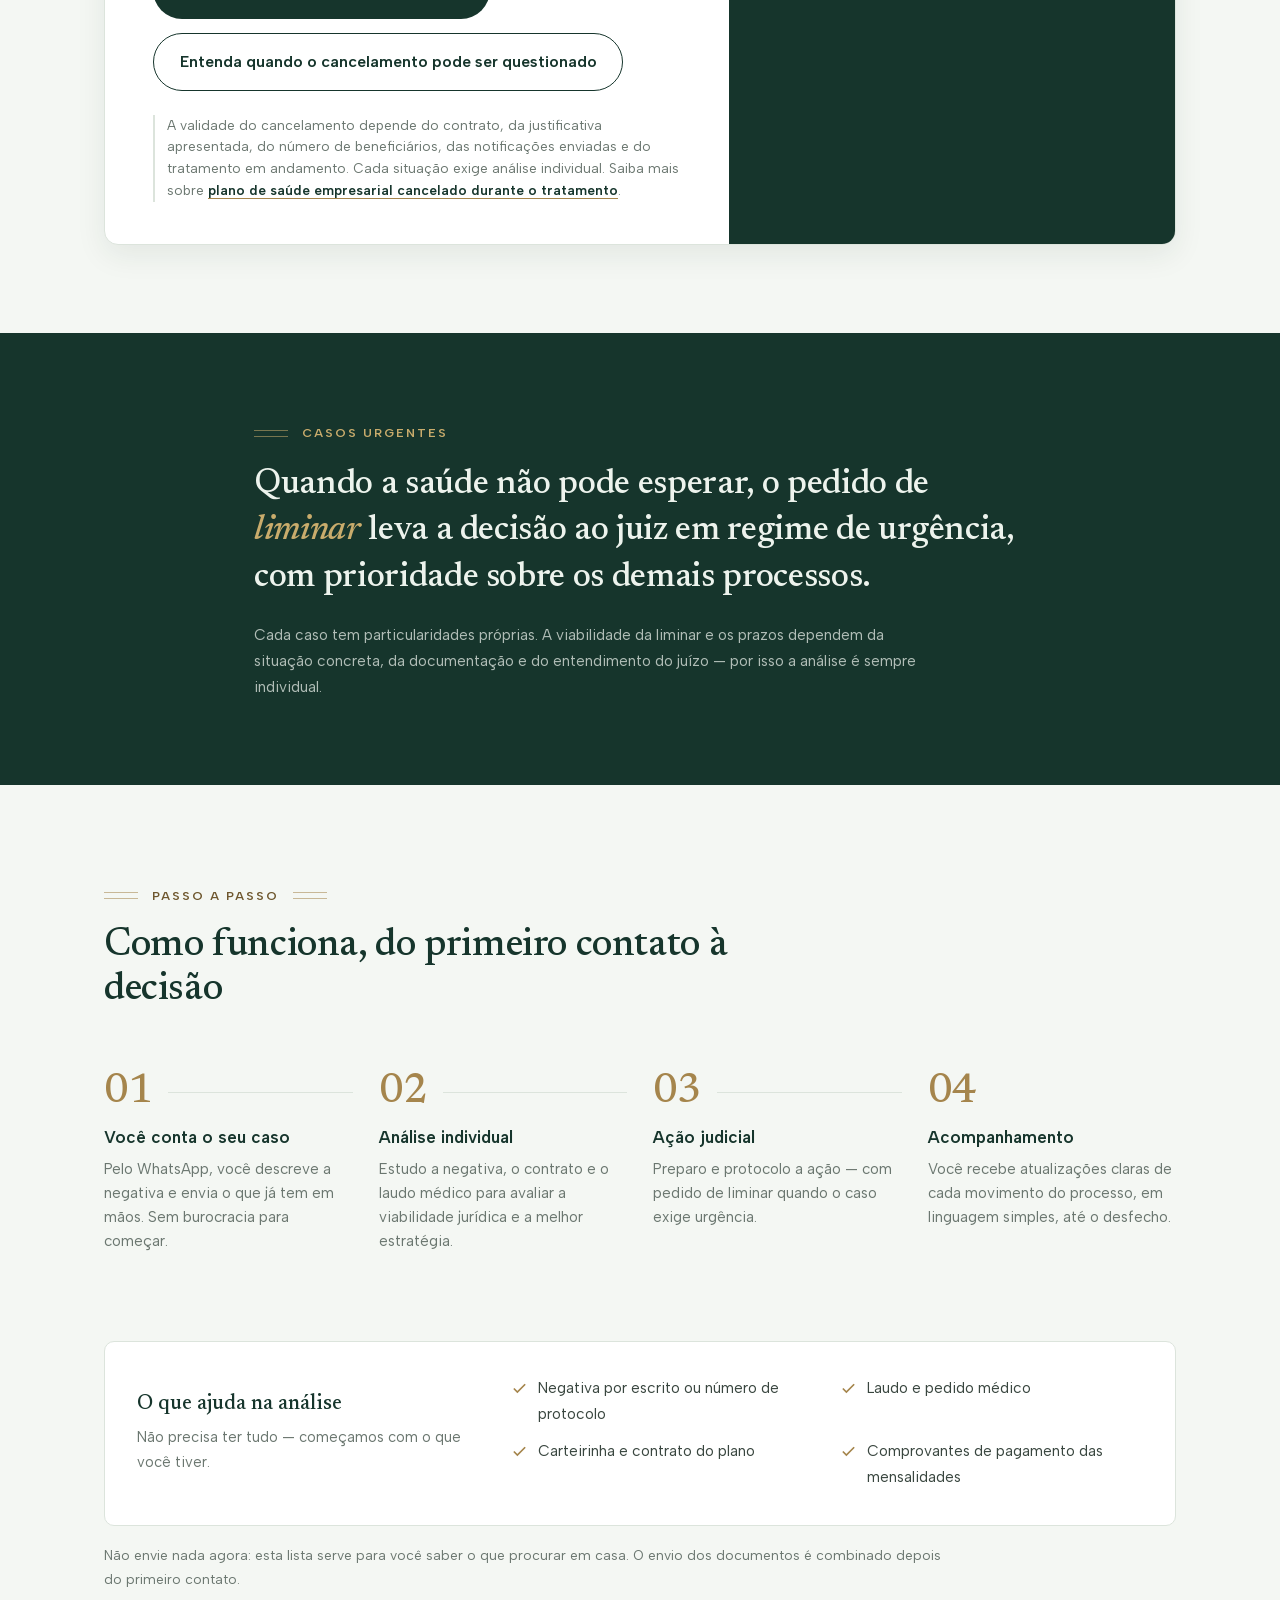
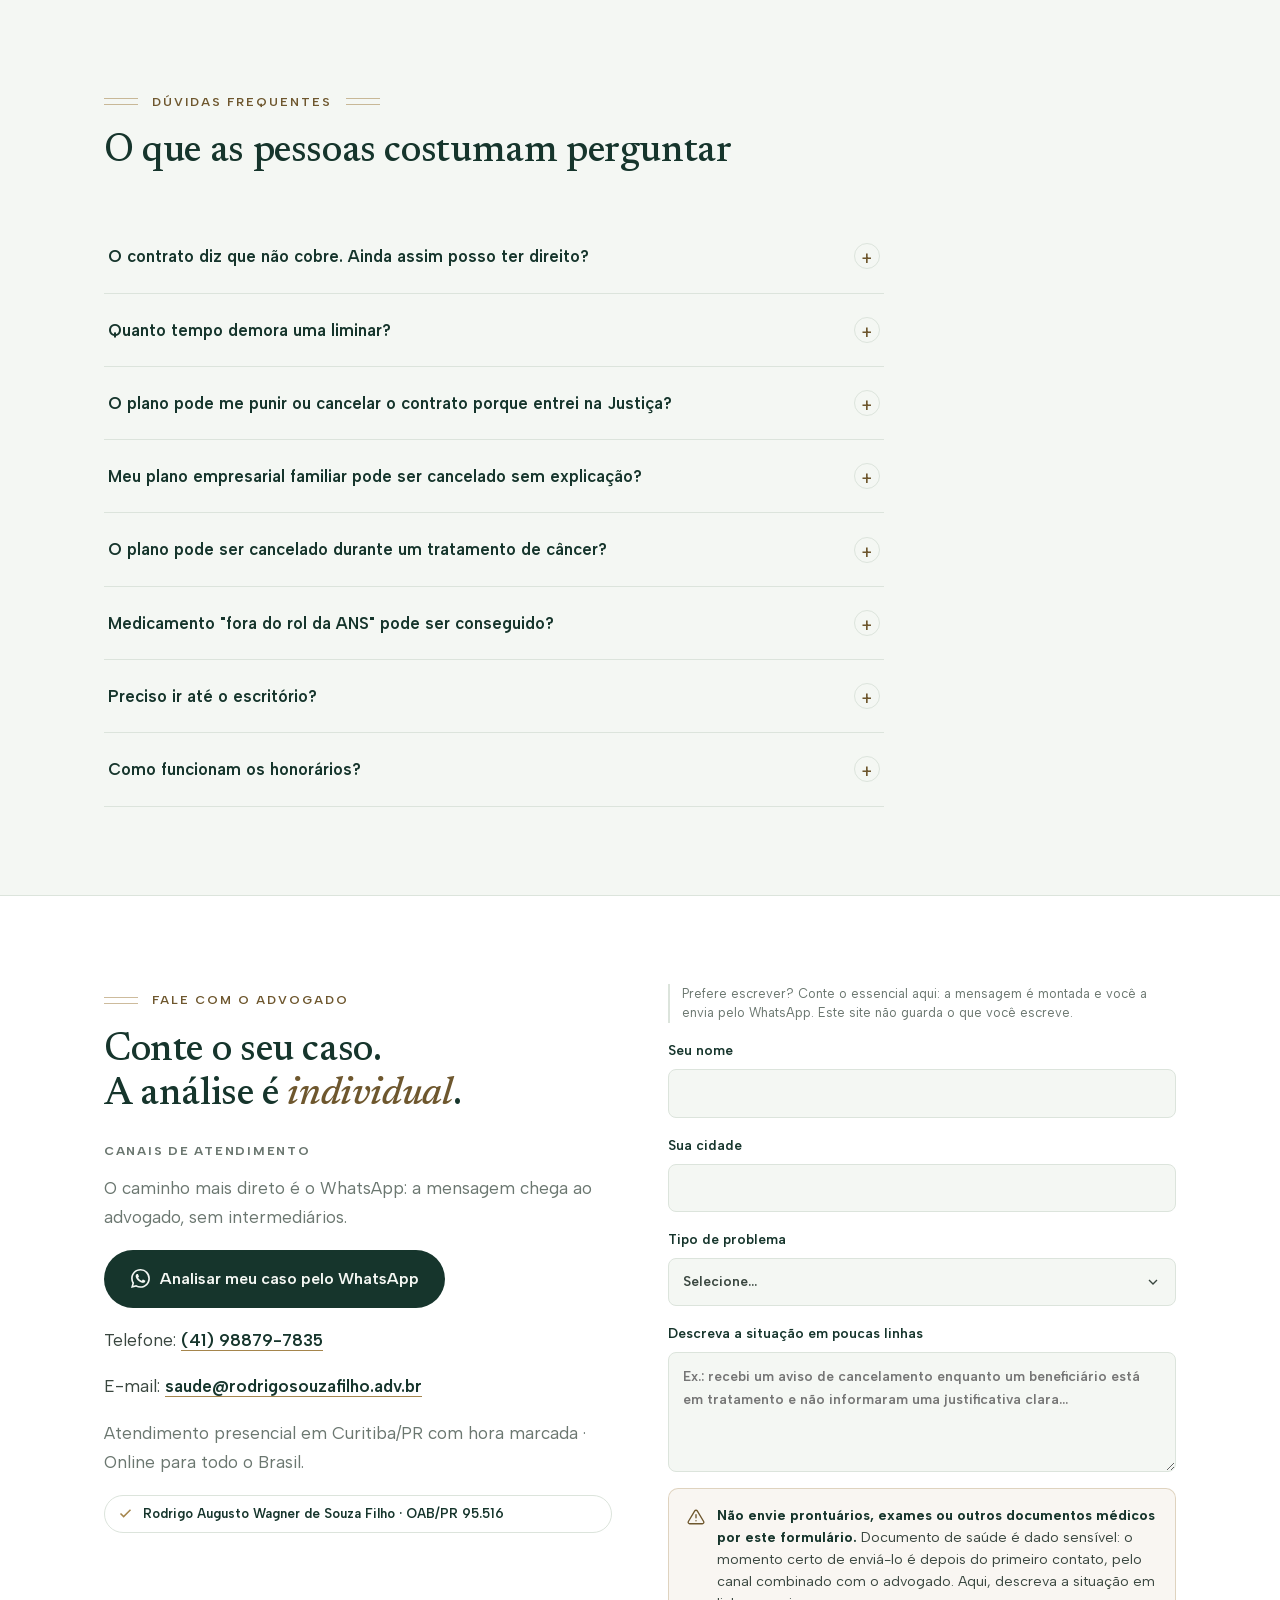
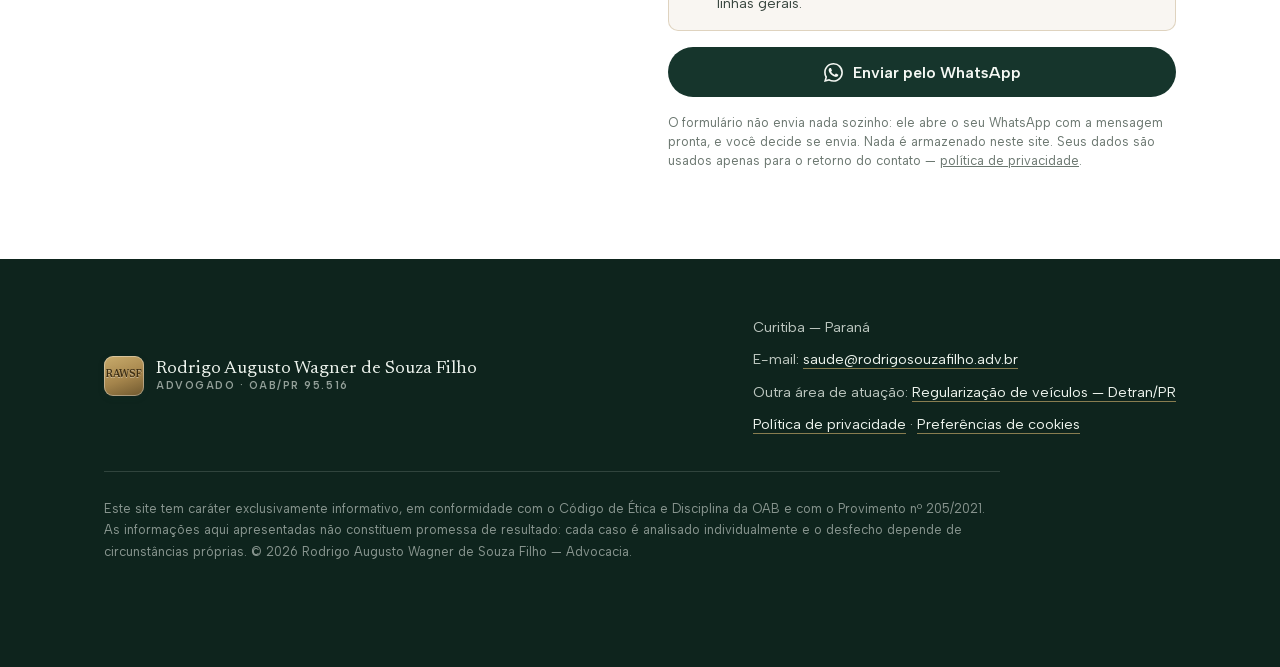
==== commit 651a18f6: "Identidade no dado estruturado e dois acabamentos de celular DADO ESTRUTURADO: o bloco Attorney de T" ====
--- a/index.html
+++ b/index.html
@@ -34,7 +34,7 @@
 <link rel="icon" href="assets/favicon.svg" type="image/svg+xml">
 <link rel="preload" href="assets/fontes/albert-sans.woff2" as="font" type="font/woff2" crossorigin>
 <link rel="preload" href="assets/fontes/newsreader-roman.woff2" as="font" type="font/woff2" crossorigin>
-<link rel="stylesheet" href="assets/estilo.css?v=d70f873a">
+<link rel="stylesheet" href="assets/estilo.css?v=0611d1d6">
 <script>/* modo-JS com failsafe: se assets/app.js não confirmar que rodou
 (bloqueio, erro de rede), a classe sai e todo o conteúdo fica visível.
 Animações são só aprimoramento progressivo. */
@@ -72,6 +72,8 @@
     "@type": "Attorney",
     "name": "Rodrigo Augusto Wagner de Souza Filho",
     "identifier": "OAB/PR 95.516",
+    "url": "https://www.rodrigosouzafilho.adv.br",
+    "sameAs": ["https://carrosantigos.rodrigosouzafilho.adv.br"],
     "areaServed": [
       "Curitiba",
       "Paraná",
--- a/assets/estilo.css
+++ b/assets/estilo.css
@@ -405,7 +405,17 @@
   /* a barra e o botão flutuante nunca convivem */
   .zap-flutuante{display:none}
   /* espaço para a barra não cobrir o fim da página */
-  body{padding-bottom:82px}
+  /* A barra cresce com a area segura do aparelho (barra de gestos do iPhone),
+     entao a reserva do corpo tem de crescer junto. Com numero fixo, a barra
+     cobria o fim da pagina nesses aparelhos. */
+  body{padding-bottom:calc(82px + env(safe-area-inset-bottom, 0px))}
+}
+@media(min-width:721px){
+  /* Onde a barra fixa dá lugar ao botão flutuante, o canto inferior direito
+     fica ocupado por ele. Sem esta reserva o botão cobre o fim do aviso do
+     Provimento 205/2021 — medido a 768px: a bolha começa em x=675 e o aviso
+     vai até x=729. */
+  .rodape{padding-bottom:104px}
 }
 
 /* ---------- consentimento de cookies ---------- */
